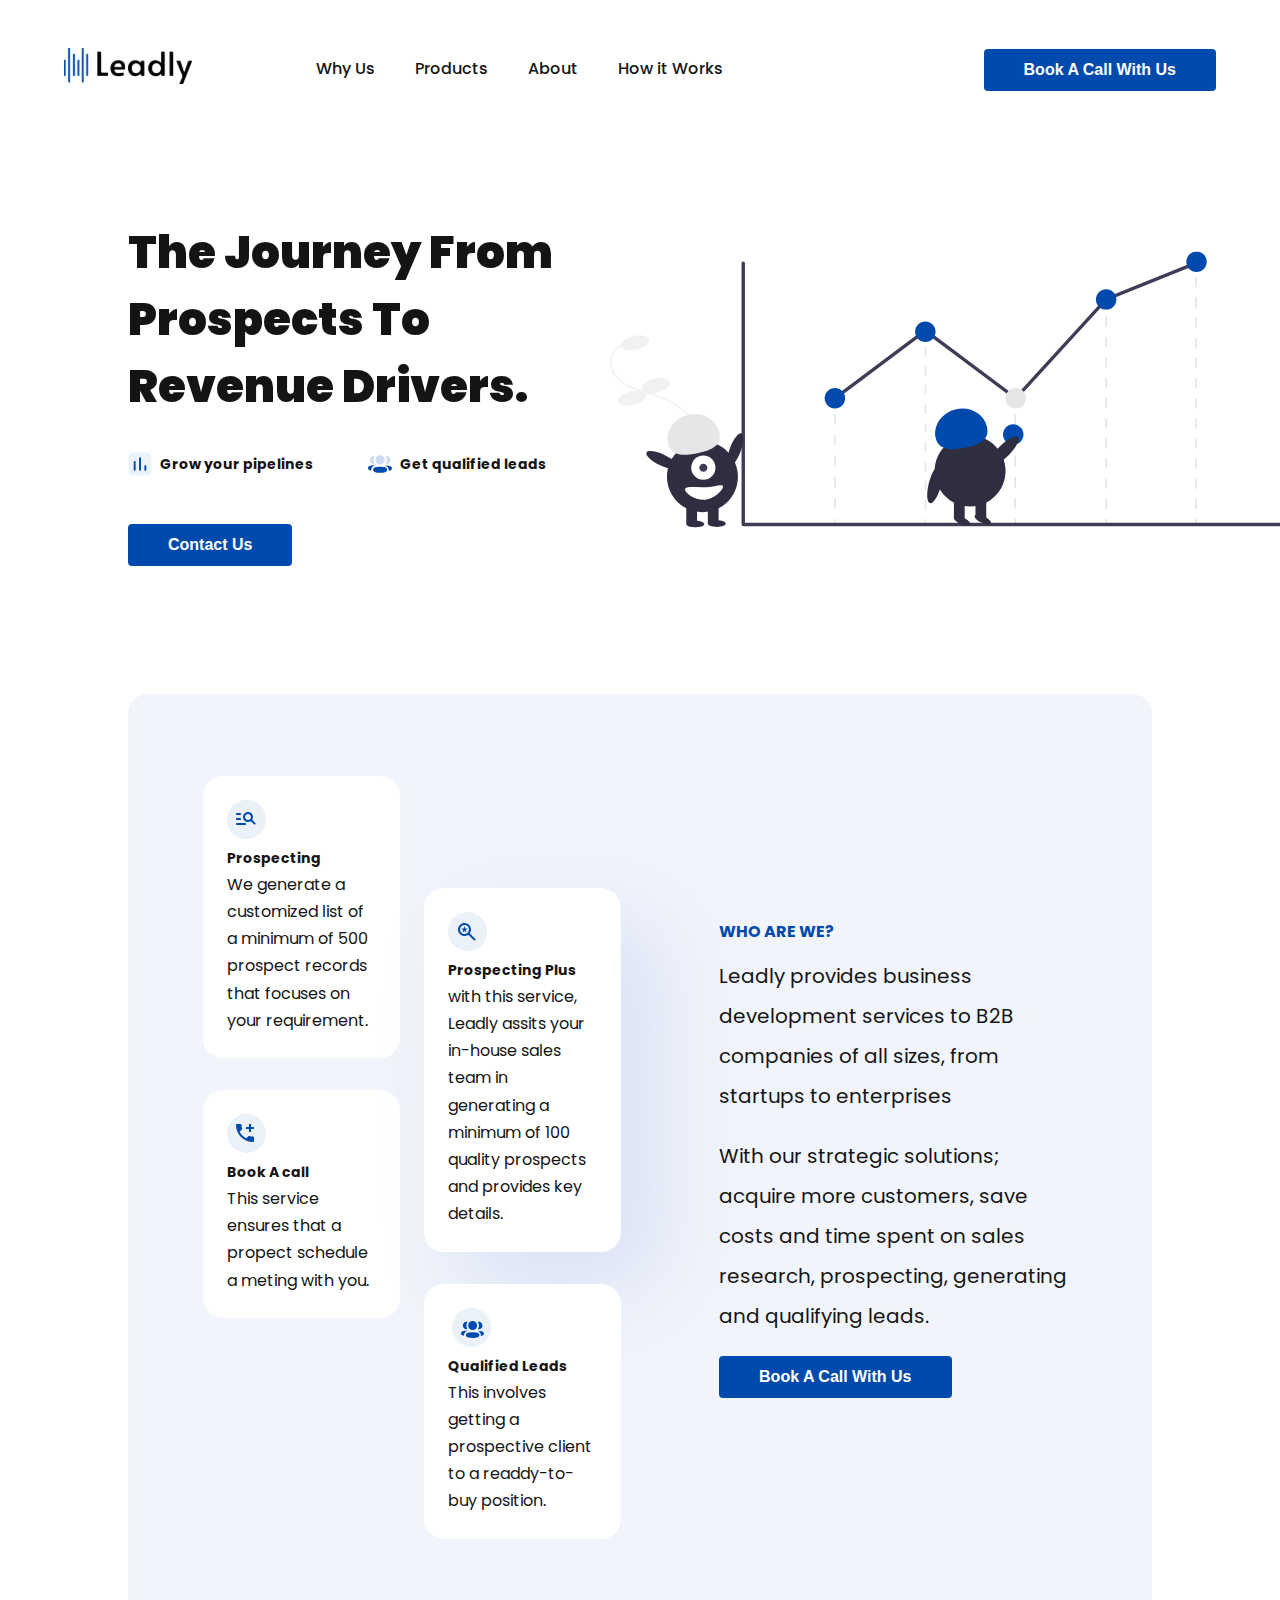
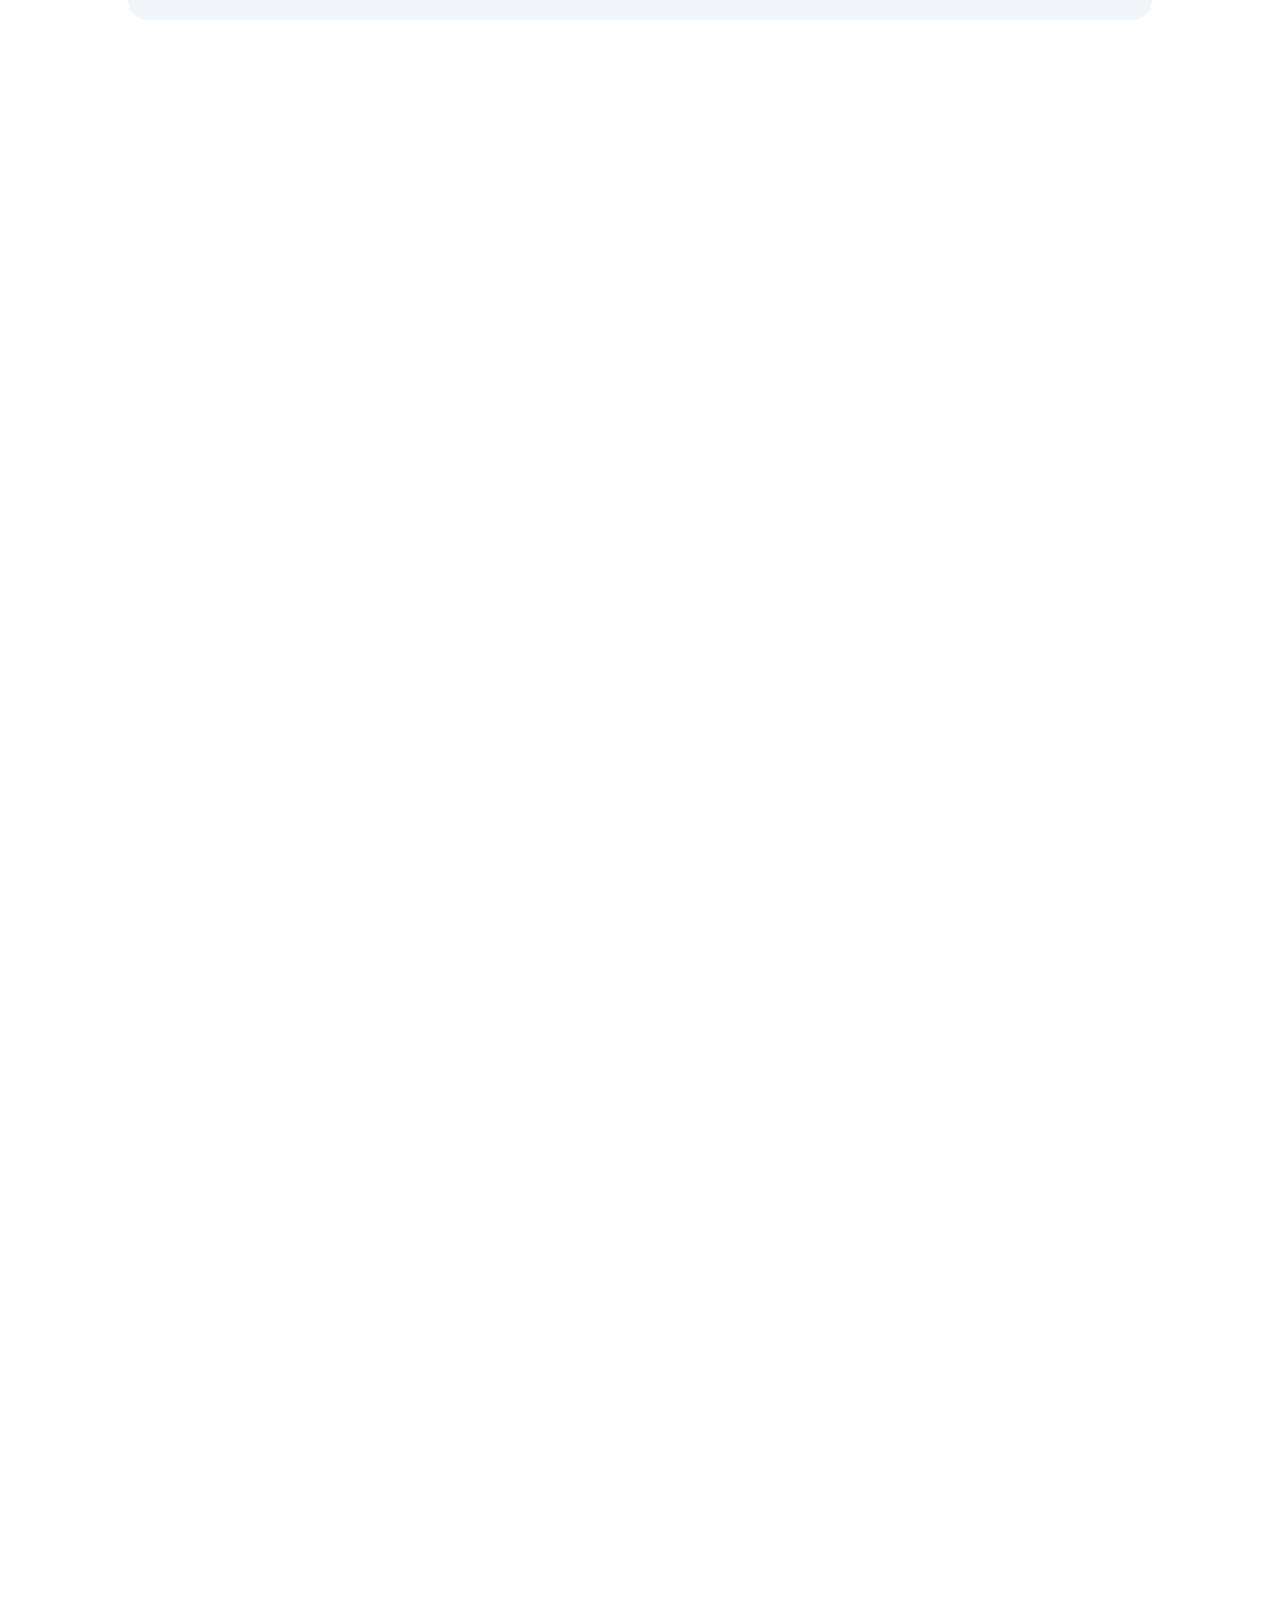
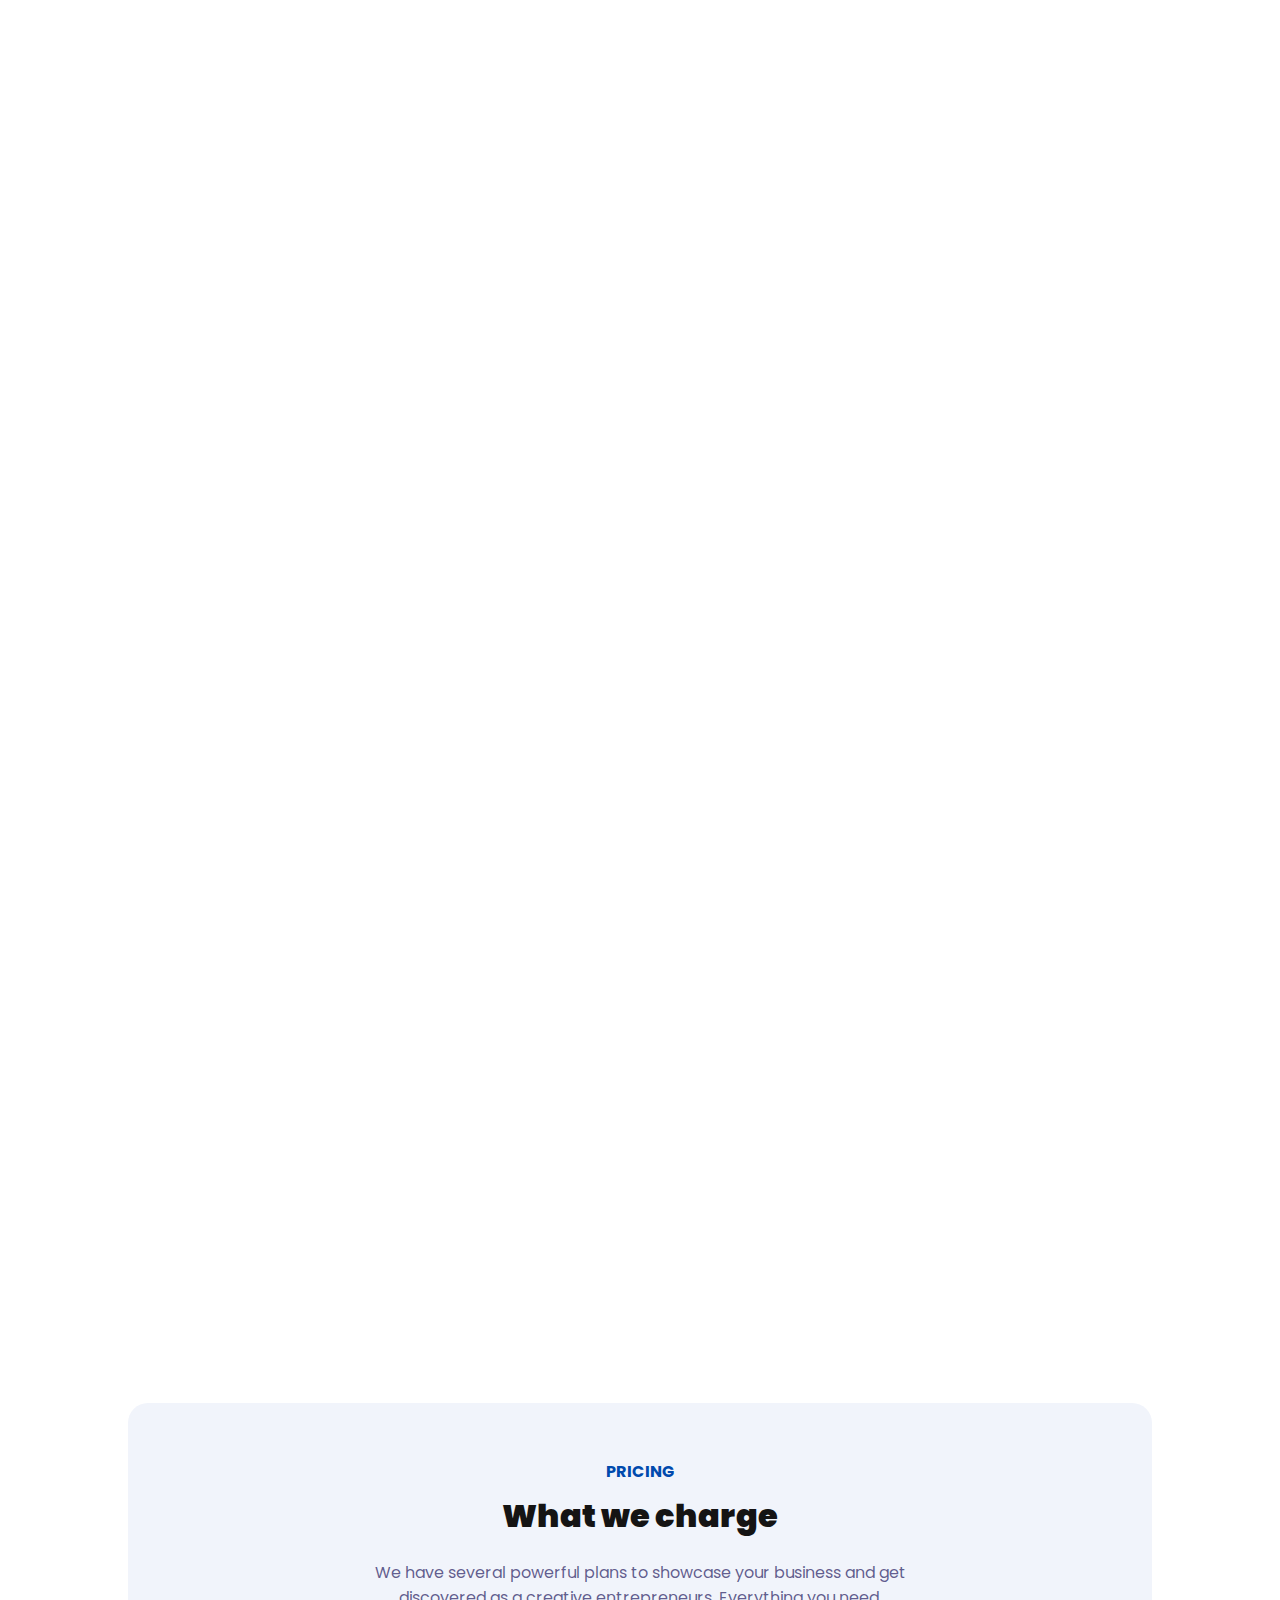
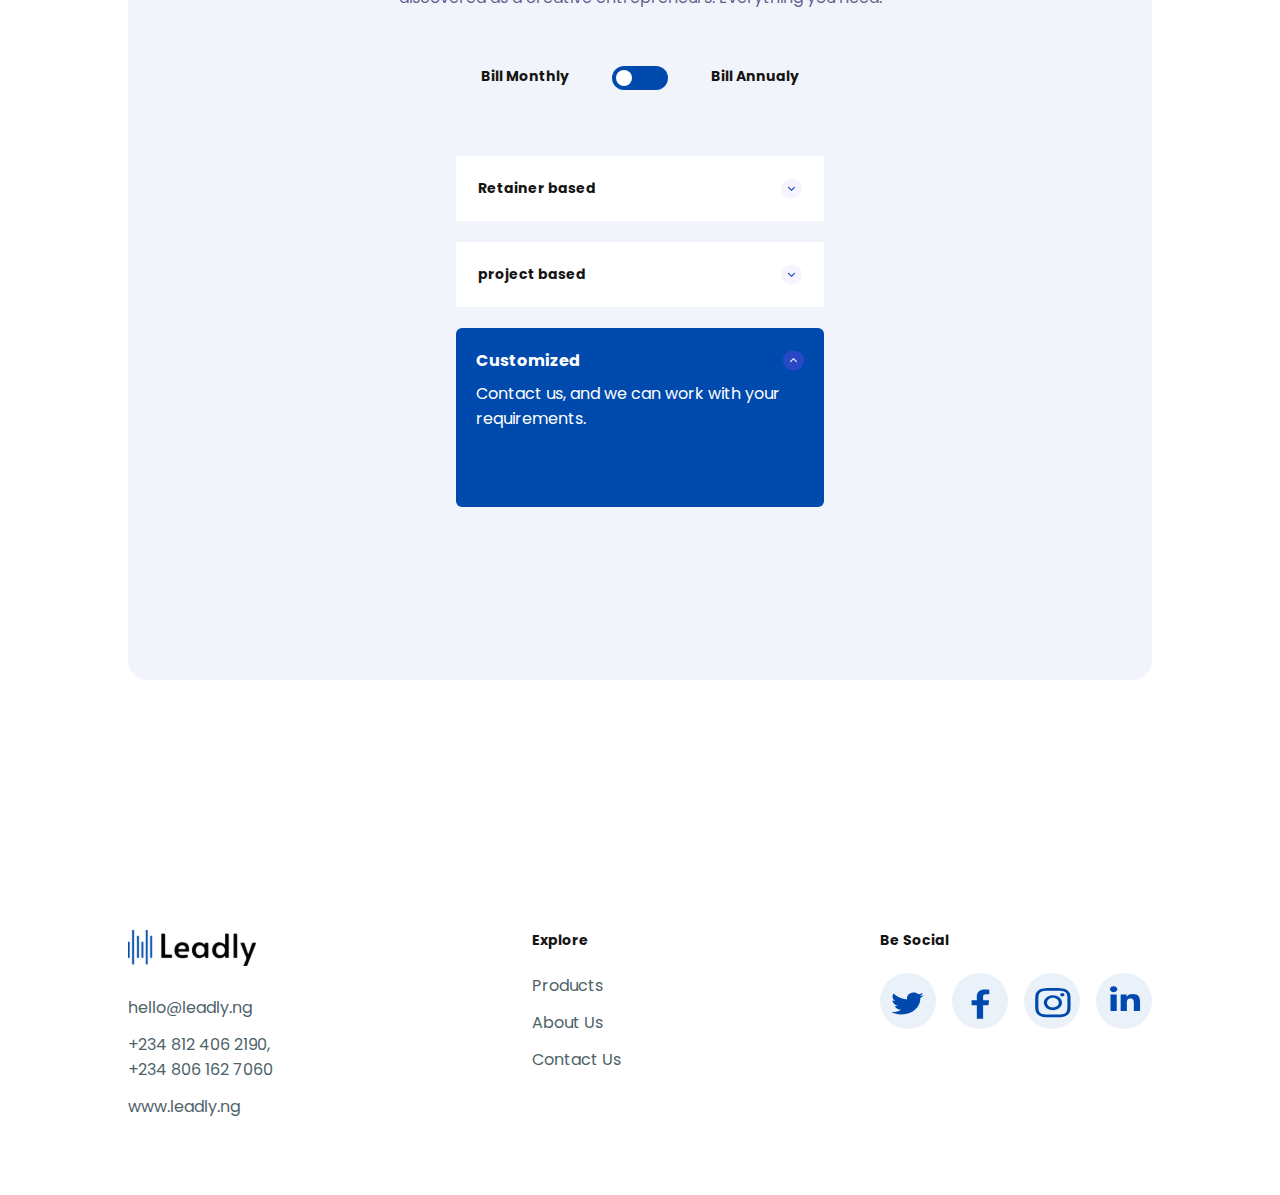
==== index.html @ 97000578 "Modification V" ====
<!DOCTYPE html>
<html lang="en">
  <head>
    <meta charset="UTF-8" />
    <meta http-equiv="X-UA-Compatible" content="IE=edge" />
    <meta name="viewport" content="width=device-width, initial-scale=1.0" />
    <link
      rel="icon"
      type="image/png"
      sizes="32x32"
      href="./images/Leadly.jpg"
    />
    <script
      src="https://kit.fontawesome.com/f8b27b6e31.js"
      crossorigin="anonymous"
    ></script>
    <script src="nav_btn.js" defer></script>
    <link href="https://unpkg.com/aos@2.3.1/dist/aos.css" rel="stylesheet" />
    <title>Leadly</title>
    <link rel="stylesheet" href="Leadly.css" />
  </head>
  <body>
    <script src="https://unpkg.com/aos@2.3.1/dist/aos.js"></script>
    <script>
      AOS.init();
    </script>
    <!--HEADER SECTION-->
    <header>
      <nav class="nav_items">
        <a href="index.html" id="Leadly_logo">
          <img src="Images/Leadly.svg" alt="Leadly" />
        </a>

        <!--Nav Links-->
        <button
          class="mobile-nav-toggle"
          aria-controls="nav_btn"
          aria-expanded="false"
        >
          <span class="sr-only"></span>
        </button>
        <ul id="nav_btn" data-visible="false">
          <div id="type">
            <li class="nav-links">
              <a href="whyus.html" aria-hidden="true">Why Us</a>
              <!-- <ul>
                <li><a href="#"></a></li>
                <li><a href="#"></a></li>
              </ul>
              <span><img src="Images/drop down.svg" alt="drop-down" /></span> -->
            </li>

            <li class="nav-links">
              <a href="ourproducts.html" aria-hidden="true">Products</a>
              <!-- <ul>
                <li><a href="#"></a></li>
                <li><a href="#"></a></li>
              </ul>
              <span><img src="Images/drop down.svg" alt="drop-down" /></span> -->
            </li>

            <li><a href="aboutus.html" aria-hidden="true"> About</a></li>
            <li><a href="#" aria-hidden="true"> How it Works</a></li>
            <!-- <li><a href="contactus.html" aria-hidden="true"> Contact Us</a></li> -->
          </div>

          <!--Register Button-->
          <button
            id="reg"
            type="button"
            target="_blank"
            onclick="location.href='https://calendar.google.com/calendar/appointments/schedules/AcZssZ3eP9UhNnoGLe34YZGB6UdqtnskUi1VzF5PLvbXWvYSjLULNWtAxD_jDy_JC0JUvNgIVztI96Iw?gv=true'"
          >
            Book A Call With Us
          </button>
        </ul>
      </nav>
    </header>

    <!--Main Section -->

    <main>
      <section id="section-a">
        <div class="business" id="Leadly-Solution">
          <!-- <p>EXPERT BUSINESS DEVELOPER</p> -->
          <h1
            data-aos="fade-down"
            data-aos-easing="linear"
            data-aos-duration="800"
          >
            The Journey From<br />
            Prospects To Revenue Drivers.
          </h1>

          <div class="options">
            <!-- <div id="business-info">
              <img
                src="Images/briefcase.svg"
                alt="#"
                width="24px"
                height="24px"
              />

              <div class="info">
                <p>Get strategic solutions</p>
                <small>free with experts</small>
              </div>
            </div> -->
            <div id="business-info">
              <img src="Images/Chart.svg" alt="#" width="24px" height="24px" />

              <div class="info">
                <p>Grow your pipelines</p>
                <!-- <small>free with experts</small> -->
              </div>
            </div>
            <div id="business-info">
              <img src="Images/3-User.svg" alt="#" width="24px" height="24px" />
              <div class="info">
                <p>Get qualified leads</p>
                <!-- <small>free with experts</small> -->
              </div>
            </div>

            <!-- <div id="business-info">
              <img
                src="Images/messages.svg"
                alt="#"
                width="24px"
                height="24px"
              />
              <img src="" alt="" />
              <div class="info">
                <p>Ask your questions</p>
                <small>free with experts</small>
              </div>
            </div> -->
          </div>

          <!--Contact Us-->

          <button
            type="button"
            target="_blank"
            onclick="location.href='contactus.html'"
          >
            <div class="click">
              Contact Us
              <i class="fa-solid fa-arrow-right"></i>
            </div>
          </button>
        </div>

        <div class="image">
          <img src="Images/Revenuedrivers.svg" alt="#" />
        </div>
      </section>

      <!--Section B ...WHO ARE WE?-->

      <section class="section-b">
        <div id="Left">
          <div id="side1">
            <div class="first prospecting">
              <div class="div">
                <img src="Images/ForProspecting.svg" alt="" />
                <p id="bold">Prospecting</p>
                <p>
                  We generate a customized list of a minimum of 500 prospect
                  records that focuses on your requirement.
                </p>
              </div>
            </div>

            <div class="first call">
              <div class="div">
                <img src="Images/BAC.svg" alt="" />
                <p id="bold">Book A call</p>
                <p>
                  This service ensures that a propect schedule a meting with
                  you.
                </p>
              </div>
            </div>
          </div>

          <div id="side1">
            <div class="first plus">
              <div class="div">
                <img src="Images/forpp.svg" alt="" />
                <p id="bold">Prospecting Plus</p>
                <p>
                  with this service, Leadly assits your in-house sales team in
                  generating a minimum of 100 quality prospects and provides key
                  details.
                </p>
              </div>
            </div>

            <div class="first">
              <div class="div leads">
                <img src="" alt="" />
                <img src="Images/QL.svg" alt="#" />
                <p id="bold">Qualified Leads</p>
                <p>
                  This involves getting a prospective client to a readdy-to-buy
                  position.
                </p>
              </div>
            </div>
          </div>
        </div>

        <div class="right">
          <h3>WHO ARE WE?</h3>

          <p>
            Leadly provides business development services to B2B companies of
            all sizes, from startups to enterprises
          </p>

          <p>
            With our strategic solutions; acquire more customers, save costs and
            time spent on sales research, prospecting, generating and qualifying
            leads.
          </p>

          <button
            type="button"
            target="_blank"
            onclick="location.href='https://calendar.google.com/calendar/appointments/schedules/AcZssZ3eP9UhNnoGLe34YZGB6UdqtnskUi1VzF5PLvbXWvYSjLULNWtAxD_jDy_JC0JUvNgIVztI96Iw?gv=true'"
          >
            <div class="click">
              Book A Call With Us
              <i class="fa-solid fa-arrow-right"></i>
            </div>
          </button>
        </div>
      </section>

      <!--SECTION C PROSPECTTNG / PROSPECTING PLUS / BOOK A CALL & QUALIFIED LEADS-->
      <div class="section-c">
        <div
          class="section-c-left"
          data-aos="fade-left"
          data-aos-offset="300"
          data-aos-easing="ease-in-sine"
          data-aos-duration="500"
        >
          <h3>1.</h3>

          <h2>Prospecting</h2>
          <p>
            We generate a customized list of a minimum of 500 prospect records
            that focuses on your requirements. with our strategic tools, we
            provide the following within the target companies.
          </p>

          <div class="company-prospect">
            <div id="checks">
              <i class="fa-solid fa-circle-check"></i>
              <p>Company names.</p>
            </div>

            <div id="checks">
              <i class="fa-solid fa-circle-check"></i>
              <p>Company details</p>
            </div>

            <div id="checks">
              <i class="fa-solid fa-circle-check"></i>
              <p>Contact details*</p>
            </div>
          </div>
        </div>
        <div
          class="section-c-right"
          data-aos="fade-right"
          data-aos-offset="300"
          data-aos-easing="ease-in-sine"
          data-aos-duration="500"
        >
          <img src="Images/prospectingn.svg" alt="#" />
        </div>
      </div>

      <!-- PROSPECTING PLUS-->

      <div class="section-c">
        <div
          class="section-c-right"
          data-aos="fade-left"
          data-aos-offset="300"
          data-aos-easing="ease-in-sine"
          data-aos-duration="500"
        >
          <img src="Images/PPn.svg" alt="#" />
        </div>

        <div
          class="section-c-left"
          data-aos="fade-right"
          data-aos-offset="300"
          data-aos-easing="ease-in-sine"
          data-aos-duration="500"
        >
          <h3>2.</h3>

          <h2>Prospecting Plus</h2>
          <p>
            With this service, Leadly assists your in-house sales team in
            generating a minimum of 100 quality prospects and provides key
            details. This includes:e
          </p>

          <div class="company-prospect">
            <div id="checks">
              <i class="fa-solid fa-circle-check"></i>
              <p>Company names.</p>
            </div>

            <div id="checks">
              <i class="fa-solid fa-circle-check"></i>
              <p>Company address</p>
            </div>

            <div id="checks">
              <i class="fa-solid fa-circle-check"></i>
              <p>Funding status of prospect.</p>
            </div>

            <div id="checks">
              <i class="fa-solid fa-circle-check"></i>
              <p>Growth stage of prospect(Micro-Business/SME/Enterprise).</p>
            </div>

            <div id="checks">
              <i class="fa-solid fa-circle-check"></i>
              <p>Sector classification.</p>
            </div>

            <div id="checks">
              <i class="fa-solid fa-circle-check"></i>
              <p>
                Contact details of decision makers emails and phone numbers*.
              </p>
            </div>

            <div id="checks">
              <i class="fa-solid fa-circle-check"></i>
              <p>Links to recent news.</p>
            </div>

            <div id="checks">
              <i class="fa-solid fa-circle-check"></i>
              <p>Other information based on content.</p>
            </div>
          </div>
        </div>
      </div>

      <!--BOOK A CALL-->

      <div class="section-c">
        <div
          class="section-c-left"
          data-aos="fade-left"
          data-aos-offset="300"
          data-aos-easing="ease-in-sine"
          data-aos-duration="500"
        >
          <h3>3.</h3>

          <h2>Book a call</h2>
          <p>
            This service ensures that a prospect schedule a meeting with you.
            Take the burden of constantly trying to book meetings with clients
            off your sales team. Here's what what this covers:
          </p>

          <div class="company-prospect">
            <div id="checks">
              <i class="fa-solid fa-circle-check"></i>
              <p>Prospecting.</p>
            </div>

            <div id="checks">
              <i class="fa-solid fa-circle-check"></i>
              <p>Prospecting Plus.</p>
            </div>

            <div id="checks">
              <i class="fa-solid fa-circle-check"></i>
              <p>Cold calling.</p>
            </div>

            <div id="checks">
              <i class="fa-solid fa-circle-check"></i>
              <p>Cold emails and personalization.</p>
            </div>

            <div id="checks">
              <i class="fa-solid fa-circle-check"></i>
              <p>CRM follow-up and tracking.</p>
            </div>

            <div id="checks">
              <i class="fa-solid fa-circle-check"></i>
              <p>10 booked meetings with prospects per month.</p>
            </div>
          </div>
        </div>
        <div
          class="section-c-right"
          data-aos="fade-right"
          data-aos-offset="300"
          data-aos-easing="ease-in-sine"
          data-aos-duration="500"
        >
          <img src="Images/BACn.svg" alt="#" />
        </div>
      </div>

      <!-- QUALIFIED LEADS-->

      <div class="section-c">
        <div
          class="section-c-right"
          data-aos="fade-left"
          data-aos-offset="300"
          data-aos-easing="ease-in-sine"
          data-aos-duration="500"
        >
          <img src="Images/QLn.svg" alt="#" />
        </div>
        <div
          class="section-c-left"
          data-aos="fade-right"
          data-aos-offset="300"
          data-aos-easing="ease-in-sine"
          data-aos-duration="500"
        >
          <h3>4.</h3>

          <h2>Qualified leads</h2>
          <p>
            This involves getting a prospective client to a ready-to-buy
            position. Our team will work as an integral part of the sales
            process for your business. Here's what this entails:
          </p>

          <div class="company-prospect">
            <div id="checks">
              <i class="fa-solid fa-circle-check"></i>
              <p>Prospecting.</p>
            </div>

            <div id="checks">
              <i class="fa-solid fa-circle-check"></i>
              <p>Prospecting Plus</p>
            </div>

            <div id="checks">
              <i class="fa-solid fa-circle-check"></i>
              <p>Book a call.</p>
            </div>

            <div id="checks">
              <i class="fa-solid fa-circle-check"></i>
              <p>Usecase discovery and compatibility.</p>
            </div>

            <div id="checks">
              <i class="fa-solid fa-circle-check"></i>
              <p>Prospect's budget.</p>
            </div>

            <div id="checks">
              <i class="fa-solid fa-circle-check"></i>
              <p>Readiness meter and timeliness.</p>
            </div>

            <div id="checks">
              <i class="fa-solid fa-circle-check"></i>
              <p>Quality rating system.</p>
            </div>

            <div id="checks">
              <i class="fa-solid fa-circle-check"></i>
              <p>At least two meetings with each lead.</p>
            </div>

            <div id="checks">
              <i class="fa-solid fa-circle-check"></i>
              <p>25 qualified leads per quarter.</p>
            </div>
          </div>
        </div>
      </div>

      <!-- PRICING -->

      <div class="section-d">
        <div class="pricing">
          <h3>PRICING</h3>
          <h2>What we charge</h2>
          <p>
            We have several powerful plans to showcase your business and get
            discovered as a creative entrepreneurs. Everything you need.
          </p>
        </div>

        <div class="toggle-container">
          <h4>Bill Monthly</h4>
          <div class="toggle">
            <div class="toggle-button" onclick="Animatedtoggle()"></div>
          </div>
          <h4>Bill Annualy</h4>
        </div>

        <div class="based" aria-hidden="true" aria-controls="nav_btn">
          <h4>
            Retainer based
            <img src="Images/chevron-small-down.svg" alt="drop-down" />
          </h4>
          <h4>
            project based
            <img src="Images/chevron-small-down.svg" alt="drop-down" />
          </h4>

          <div class="customized" aria-hidden="true">
            <h3>
              Customized <img src="Images/chevron-small-up.svg" alt="drop-up" />
            </h3>
            <p>Contact us, and we can work with your requirements.</p>
          </div>
        </div>
      </div>

      <!-- SECTION E |TESTIMONIALS| -->

      <!-- <div class="section-E">
        <div class="E-heading">
          <h3>TESTIMONIALS</h3>
          <h2>What our clients say</h2>
        </div>

        <div class="testimonials">
          <div id="testimonial" data-aos="zoom-in-up" data-aos-duration="1500">
            <div class="okra">
              <img src="Images/circle.svg" alt="" />
              <div class="okra-testimonial">
                <h4>Okra</h4>
                <div class="rating">
                  <img src="Images/Star.svg" alt="" />
                  <img src="Images/Star.svg" alt="" />
                  <img src="Images/Star.svg" alt="" />
                  <img src="Images/Star.svg" alt="" />
                  <img src="Images/Star.svg" alt="" />
                </div>
                <p>
                  Free time with experts fee time with experts with experts fee
                  time with experts ashas time with experts fee time with
                  experts with experts fee time with experts ashas. Free time
                  with experts fee time wit
                </p>
              </div>
            </div>
          </div>

          <div id="testimonial" data-aos="zoom-in-up" data-aos-duration="1500">
            <div class="okra">
              <img src="Images/circle.svg" alt="" />
              <div class="okra-testimonial">
                <h4>Okra</h4>
                <div class="rating">
                  <img src="Images/Star.svg" alt="" />
                  <img src="Images/Star.svg" alt="" />
                  <img src="Images/Star.svg" alt="" />
                  <img src="Images/Star.svg" alt="" />
                  <img src="Images/Star.svg" alt="" />
                </div>
                <p>
                  Free time with experts fee time with experts with experts fee
                  time with experts ashas time with experts fee time with
                  experts with experts fee time with experts ashas. Free time
                  with experts fee time wit
                </p>
              </div>
            </div>
          </div>

          <div id="testimonial" data-aos="zoom-in-up" data-aos-duration="1500">
            <div class="okra">
              <img src="Images/circle.svg" alt="" />
              <div class="okra-testimonial">
                <h4>Okra</h4>
                <div class="rating">
                  <img src="Images/Star.svg" alt="" />
                  <img src="Images/Star.svg" alt="" />
                  <img src="Images/Star.svg" alt="" />
                  <img src="Images/Star.svg" alt="" />
                  <img src="Images/Star.svg" alt="" />
                </div>
                <p>
                  Free time with experts fee time with experts with experts fee
                  time with experts ashas time with experts fee time with
                  experts with experts fee time with experts ashas. Free time
                  with experts fee time wit
                </p>
              </div>
            </div>
          </div>

          <div id="testimonial" data-aos="zoom-in-up" data-aos-duration="1500">
            <div class="okra">
              <img src="Images/circle.svg" alt="" />
              <div class="okra-testimonial">
                <h4>Okra</h4>
                <div class="rating">
                  <img src="Images/Star.svg" alt="" />
                  <img src="Images/Star.svg" alt="" />
                  <img src="Images/Star.svg" alt="" />
                  <img src="Images/Star.svg" alt="" />
                  <img src="Images/Star.svg" alt="" />
                </div>
                <p>
                  Free time with experts fee time with experts with experts fee
                  time with experts ashas time with experts fee time with
                  experts with experts fee time with experts ashas. Free time
                  with experts fee time wit
                </p>
              </div>
            </div>
          </div>
        </div>

        <div class="move-buttons">
          <img onclick="scrolll()" src="Images/leftMove.jpg" alt="Move Left" />
          <img
            onclick="scrollr()"
            src="Images/RightMove.svg"
            alt="Move Right"
          />
        </div>
      </div> -->

      <!-- CLIENTS -->
      <!-- <div class="section-F">
        <h3>CLIENTS</h3>
      </div> -->

      <footer>
        <div class="leader">
          <a href="index.html"
            ><img src="Images/Leadly.svg" id="top" alt="leadly"
          /></a>
          <a href="#"><p>hello@leadly.ng</p></a>
          <p>
            +234 812 406 2190, <br />
            +234 806 162 7060
          </p>
          <a href="#"><p>www.leadly.ng</p></a>
        </div>

        <div class="leader">
          <h4 id="top">Explore</h4>
          <a href="ourproducts.html" aria-hidden="true"><p>Products</p></a>
          <a href="aboutus.html" aria-hidden="true"><p>About Us</p></a>
          <!-- <p>FAQs</p> -->
          <a href="contactus.html"><p>Contact Us</p></a>
          <!-- <p>SiteMap</p> -->
        </div>

        <!-- <div class="leader">
          <h4 id="top">Legal</h4>
          <p>Privacy Policy</p>
          <p>Terms of Services</p>
          <p>Documentations</p>
        </div> -->

        <div class="leader">
          <h4 id="top">Be Social</h4>

          <div class="be-social-section">
            <!-- <input
              type="text"
              name="mail"
              id="email"
              placeholder="Email address"
            />
            <img src="Images/telegram.svg" alt="send" width="56px" /> -->
            <a
              target="_blank"
              href="https://twitter.com/leadlyh?s=21&t=AIxXOLg7USB0cJ3Oig8jmQ"
              ><img src="Images/Twitter.svg" alt="Twitter Profile"
            /></a>
            <a href="#"
              ><img src="Images/facebook.svg" alt="Facebook profile"
            /></a>
            <a href="#"
              ><img src="Images/instagram.svg" alt="Instagram profile"
            /></a>
            <a target="_blank" href="https://www.linkedin.com/company/leadlyng/"
              ><img src="Images/Linkedin.svg" alt="Linkedin Profile"
            /></a>
          </div>
        </div>
      </footer>
    </main>
  </body>
</html>
---- Leadly.css ----
@import url('https://fonts.googleapis.com/css2?family=Poppins:wght@400;500;700;900&display=swap');


*,
*::after,
*::before{
    margin: 0;
    padding: 0;
    box-sizing: inherit;
}

:root{
    --black: hsl(0, 2%, 8%);
}
h3{
    font-weight: 700;
    font-size: 1rem;
    color: #004AAD;
    padding-bottom: 8px;
}
h2{
    font-weight: 900;
    font-size: 2rem;
    padding-bottom: 20px;
}
h4{
    font-weight: 700;
    font-size: 0.875rem;
}

html {
    font-family: Poppins;
    font-weight: 400;
    font-size: 16px;
    box-sizing: border-box;
    scroll-behavior: smooth;
    color: var(--black);
    

}

ul,
li{
    list-style: none;

}
a {
    color: var(--black);
    text-decoration: none;
}


/*HEADER SECTON*/

header{
    max-width: 1440px;
    margin: 3rem auto;
    width: 90%;
}
.nav_items{
    display: flex;
    align-items: center;
    justify-content: space-between;
    margin: 0  auto;


}

#nav_btn{
    display: flex;
    gap: 3rem;

    font-family: Poppins;
    font-size: 1rem;
    font-weight: 500;

}
.nav-links{
    display: flex;
    gap: 0.3rem;
}

li a::after{
    content: '';
    display: block;
    height: 3px;
    width: 0;
    background: #004AAD;
    transition: .5s;
}
li a:hover::after{
    width: 100%;
}

button {
    color: #FFFFFF;
    background-color: #004AAD;
    padding: 0.75rem 2.5rem ;
    border: none;
    border-radius: 0.25rem;

    font-weight: 700;
    font-size: 1rem;
    cursor: pointer;
}

button:hover{
    color: #004AAD;
    background-color: #FFFFFF;
    border: 1px solid #004AAD;
    transition: 1s;
}
#type{
    display: flex;
    align-items: center;
    gap: 2.5rem;
}
ul{
    align-items: center;
    justify-content: space-between;
    flex: 2;
    max-width: 900px;
}


#reg{
    max-width: 238px;
}
.mobile-nav-toggle{
    display: none;
}
@media (max-width: 1024px){
    #nav_btn{
        position: fixed;
        inset: 0 0 0 30%;
        z-index: 1000;
        flex-direction: column;
        padding: min(30vh, 10rem) 2em ;
        background: #ebecec;

        transform: translateX(100%);
        transition: transform 350ms ease-in;
    }
    #type{
        flex-direction: column;
        margin: 0;
        padding: 0;
    }
    #nav_btn[data-visible="true"]{
        transform: translateX(0%);
    }
    .mobile-nav-toggle{
        display: block;
        position: absolute;
        background: url("Images/menu-line.svg") no-repeat;
        border: 0;
        width: 3rem;
        aspect-ratio: 1;
        top: 3.5rem;
        right: 2rem;
        z-index: 9999;
    }
    .mobile-nav-toggle[aria-expanded="true"]{
        background: url("Images/close-fill.svg") no-repeat;
    }
}

/* Main */
main{
    max-width: 1440px;
    margin: 0 auto;
    width: 80%;
}

/*Business Section*/
#section-a{
    margin: 8rem  auto;
    display: flex;
    justify-content: space-between;
    align-items: center;
    gap: 2rem;
    

}
/* #section-a{
    justify-content: flex-start;
    
    
} */

/* .business::first-line{
    color: #0BCFAC;
    font-weight: 700;
    font-family: poppins;
} */
.business h1{
    font-family: Poppins;
    font-weight: 900;
    font-size: 2.8rem;
    padding-bottom: 2rem;

    max-width: 800px;

}
.options{
    display: grid;
    grid-template-rows: auto;
    grid-template-columns: repeat(2, 1fr);
    width: 450px;
    gap: 30px;
    padding-bottom: 3rem;
}
#business-info{
    display: flex;
    gap: 0.5rem;
    align-items: center;
}
.info p{
    font-weight: 700;
    font-family: Poppins;
    font-size: 0.875rem;
}
/* .image img{
    max-width: 100%;
    height: auto;
    padding: 1rem 0;
} */

/*Section B ...WHO ARE WE?*/

.section-b{
    background-color: #F1F4FB;
    margin: 1rem  auto;
    display: flex;
    justify-content: space-evenly;
    align-items: center;
    
    border-radius: 1.25rem;
}
.first{
    line-height: 1.7;
    max-width: 197px;
    padding: 1.5rem;
    background-color: #FFFFFF;
    border-radius: 1.25rem;
    align-items: center;

}
#side1{
    display: flex;
    flex-direction: column;
    gap: 2rem;
    padding-right: 1.5rem;
}
.plus{
    margin-top: 7rem;
    box-shadow: 38px 36px 90px #D9E1F4;
    
}
#bold {
    font-weight: 700;
    font-size: 0.875rem;
    font-family: Poppins;
}
#Left{
    display: flex;
    padding-block: 8%;
    
}
/*#Left {
    display: grid;
    grid-template-rows: auto;
    grid-template-columns: repeat(2, 1fr);
    gap: 1.5rem;
    padding: 6%;
    align-items: flex-start;
    justify-content: end;

}*/

.right{
    justify-content: center;
    width: 35%;
    max-width: 480px;
    line-height: 2;

}
.right p{
    font-size: 1.25rem;
    padding-bottom: 20px;
}



/* SECTION C PROSPECTTNG / PROSPECTING PLUS / BOOK A CALL & QUALIFIED LEADS */



.section-c{
    margin: 1rem  auto;
    display: flex;
    flex: 1;
    justify-content: flex-start;
    gap: 3rem;
    line-height: 1.6;
    flex-flow: row;
    margin-bottom: 7rem;
}
.section-c-left > p:first-of-type{
    padding-bottom: 40px;
}
.section-c-left{
    max-width: 650px;
    font-size: 1.1rem;
    flex: 1;
}
.company-prospect p{
    color: #4E6269;
    
}
/*.section-c-right{
   flex: 1;
   max-width: 500px ;
   height: auto;
}*/
.section-c-right img{
    max-width: 99%;
    align-items: flex-end;
    justify-content: flex-start;
    padding: 1rem 0;
}
#checks{
    display: flex;
    align-items: center;
    gap: 10px;
    padding-bottom: 12px;
    
    
}

#checks i{
    color: #004AAD;
}

/*SECTION D PRICING */


.section-d {
    margin-block: auto;
    margin-bottom: 250px;
    background: #F1F4FB;
    padding: 56px 0 173px 0 ;
    border-radius: 20px;
    
}
.pricing h3,
.pricing h2{
    text-align: center;
}
.pricing p{
    max-width: 555px;
    color: rgba(24, 16, 89, 0.68);
    text-align: center;
    padding-bottom: 1rem;
    justify-content: center;
    margin: 0 auto;
}
.toggle-container{
    margin: 2.5rem auto;
    display: flex;
    justify-content: space-around;
    max-width: 22.5rem;
    /*transform: translate(-50%, -50%);*/
    height: 50px;
}
.toggle-container .toggle{
    position: relative;
    top: 0;
    left: 0;
    width: 3.5rem;
    height: 1.5rem;
    background: #004AAD;
    border-radius: 1.875rem;
}
.toggle-container .toggle .toggle-button{
    position: absolute;
    top: 4px;
    left: 4px;
    width: 1rem;
    height: 1rem;
    background: #FFFFFF;
    border-radius: 50%;
    cursor: pointer;
    transition: 0.4s;
}
.toggle-container .toggle.active{
    background: #7ba0f5;
}
.toggle-container .toggle.active .toggle-button{
    left: 32px;
}
.based h4:not(:last-child){
    padding: 22px;
    background-color: #FFFFFF;
    max-width: 368px;
    text-align: left;
    margin: 21px auto;
    display: flex;
    justify-content: space-between;
}
.customized h3{
    
    display: flex;
    justify-content: space-between;
    color: white;
    
}
.customized {
    max-width: 368px ;
    color: white;
    background: #004AAD;
    border-radius: 6px;
    padding: 20px 20px 76px 20px;
    margin: 0 auto;
}
.customized p{
    color: white;

}

/* SECTION  TESTIMONIALS*/
/* .section-E{

    margin: 64px auto;
    align-items: center;
    
}
.E-heading{
    text-align: center;
}
.okra{
    display: flex;
    width: 522px;
    height: 15.375rem;
    align-items: flex-start;
    gap: 8px;
    padding: 1.5rem;
    box-shadow: 0px 4px 48px rgba(0, 0, 0, 0.1);
    border-radius: 1rem;   
    box-sizing: border-box;
    /* border: 1px solid #004AAD; */
    overflow: hidden;
    cursor: pointer;
    
}
.okra p{
    color: #4E6269;
}
.rating{
    margin-top: 10px;
    margin-bottom: 2.75rem;
    
}
/* .section-E img[src*='left-right-button']{ 
    padding-block: 3rem;
    max-width: 200px;
    margin-left: 80%;
} */
.testimonial{
    margin-block: 1rem;
}
.testimonials{
    width: 100%;
    height: auto;
    display: flex;
    gap: 20px;
    justify-content: left;
    margin-top: 20px;
    overflow: auto;
    scroll-behavior: smooth;
    position: relative;
    padding: 3rem;
    
}
.testimonials::-webkit-scrollbar{
    -webkit-appearance: none;
}
.move-buttons{
    display: flex;
    gap: 1rem;
    margin-left: 80%;
    justify-content: center;
} */

/* SECTION F ( CLIENTS AREA) */

.section-F{
    text-align: center;
    max-width: 1064px;
    box-shadow: 0px 34px 68px #D9E1F4;
    height: 188px;
    margin: 2rem auto;
    padding: 1rem;
    border-radius: 20px;
}

/* FOOTER */
footer{
    margin: 4rem auto;
    display: flex;
    justify-content: space-between;
    flex-wrap: wrap;
    gap: 10px;
}
#top{
    margin-bottom: 22px;
}
.leader a,
.leader p {
    padding-bottom: 12px;
    color: #4E6269;
    max-width: 250px;
    
}
.leader input{
    padding: 18px;
    background: #F0F3FA;
    border: none;
    
}
footer img[src*='telegram']{
    align-items: center;
    justify-content: center;
    
}
.leader .be-social-section{
    display: flex;
    gap: 1rem;
}
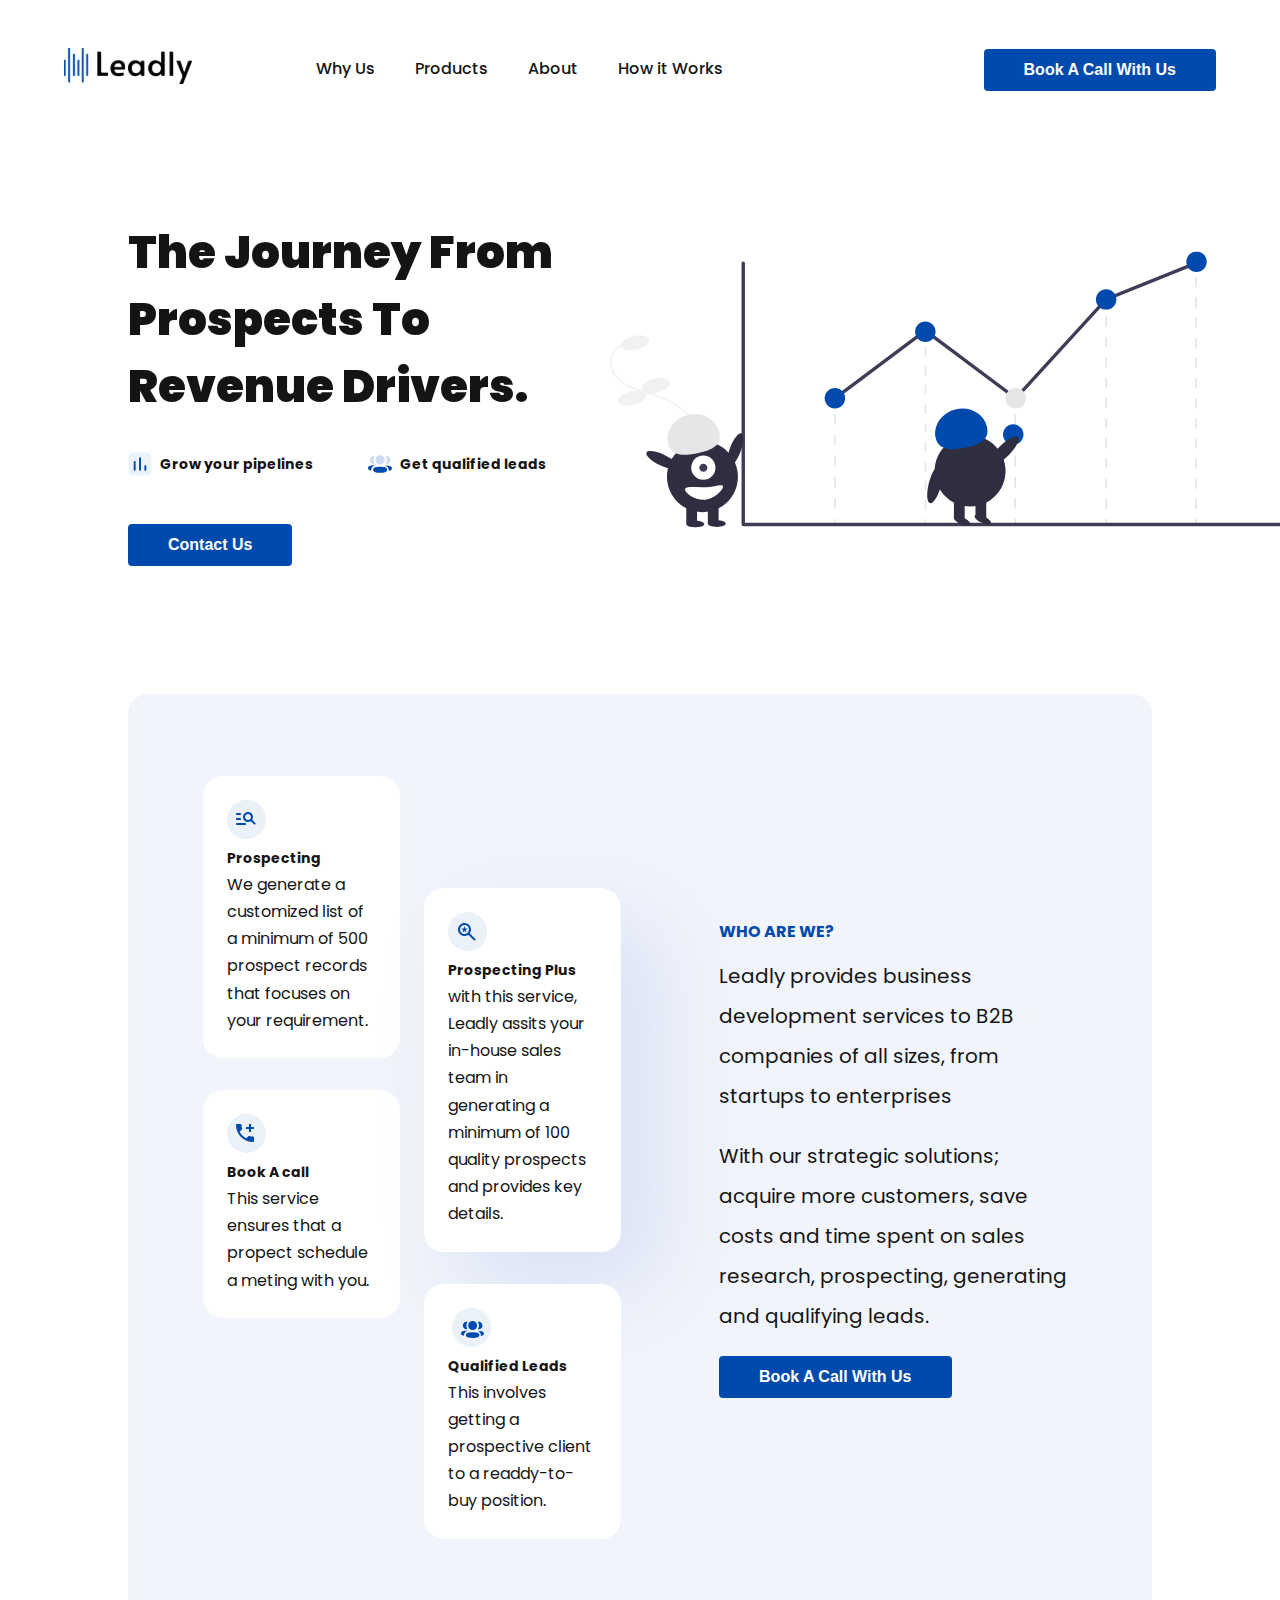
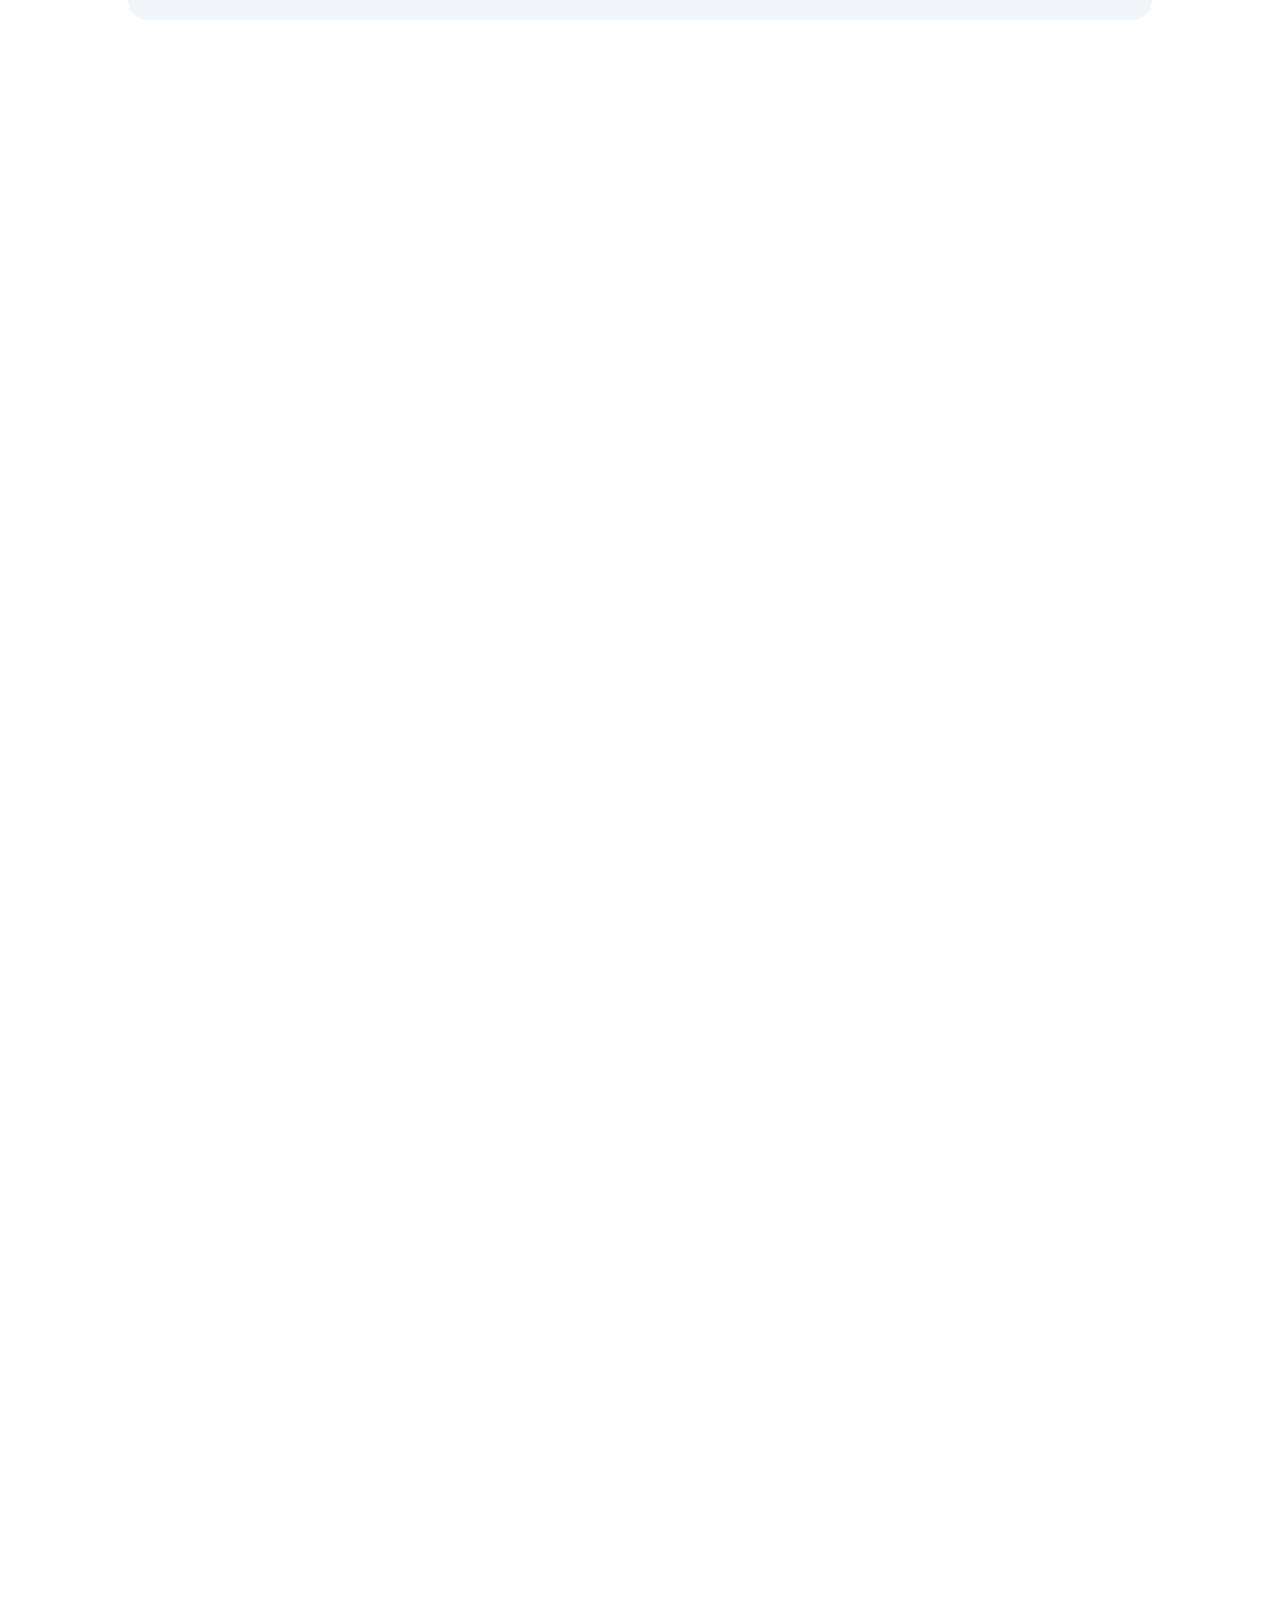
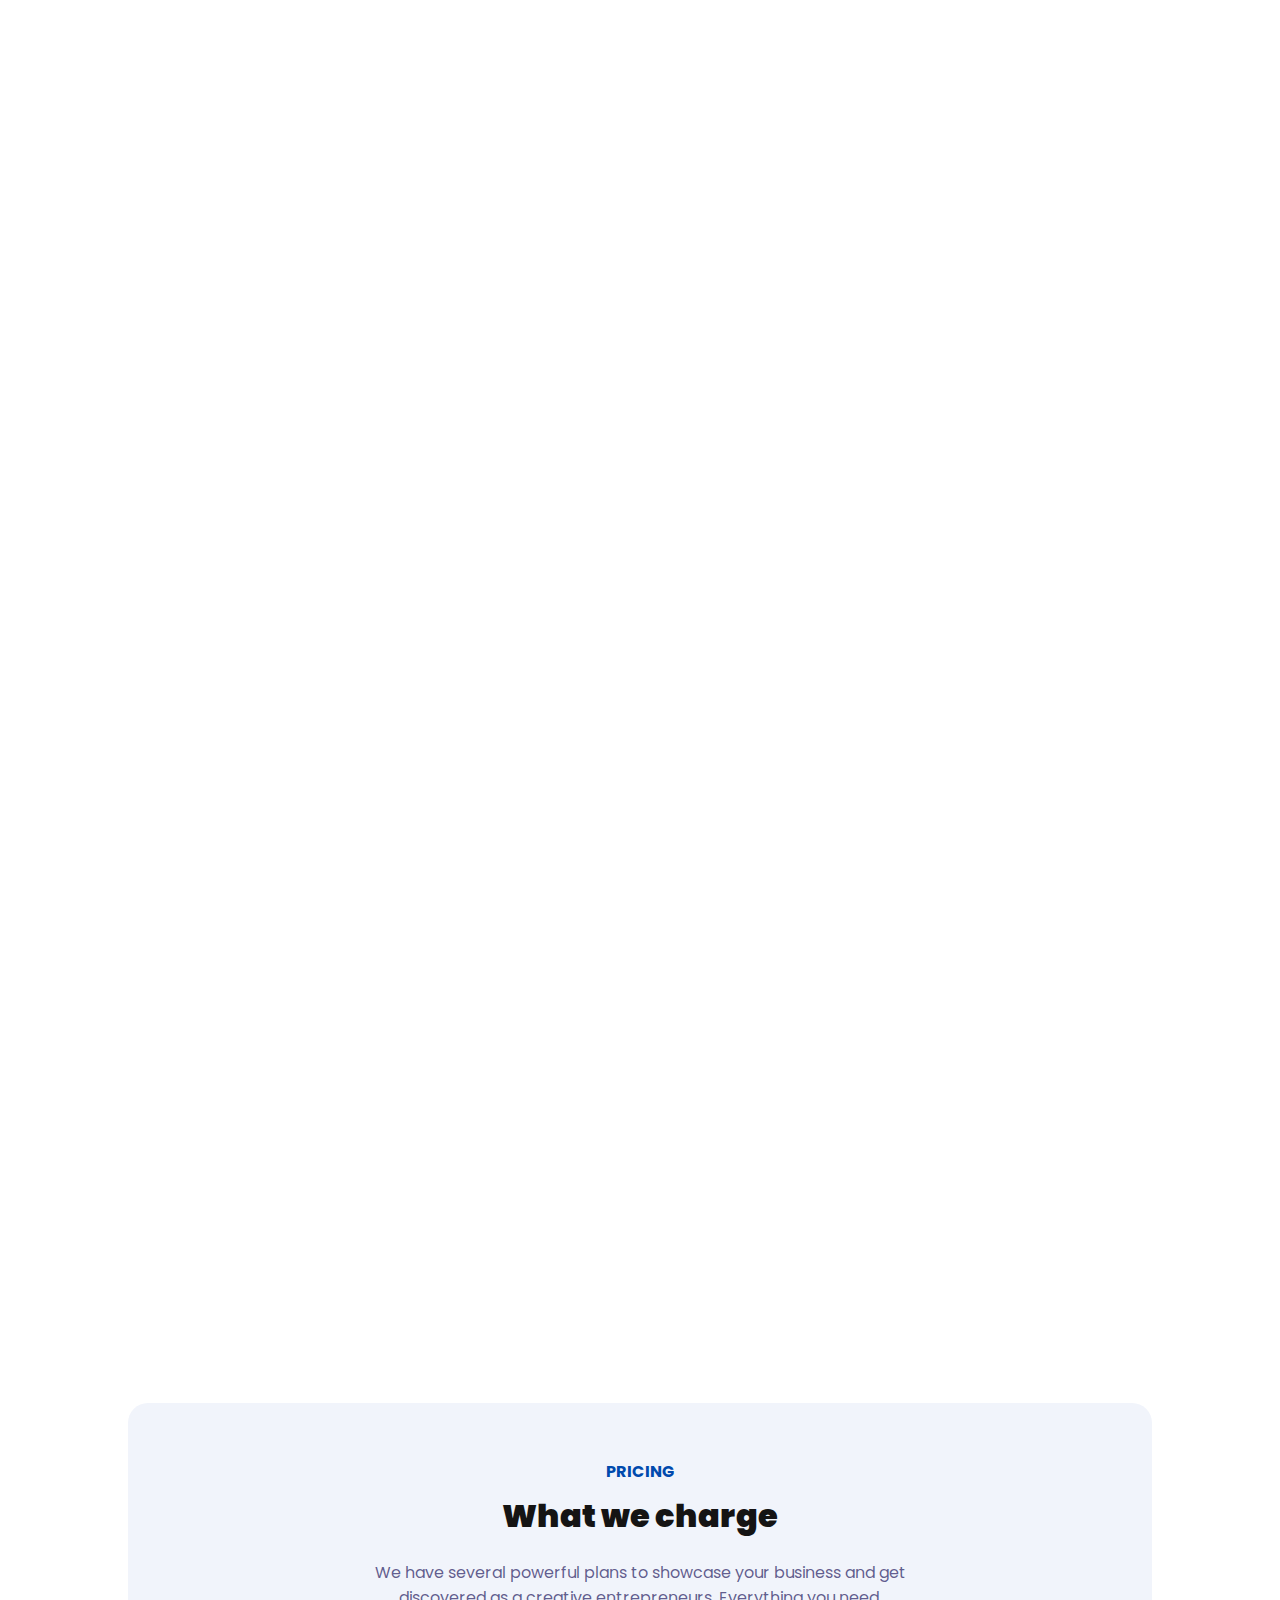
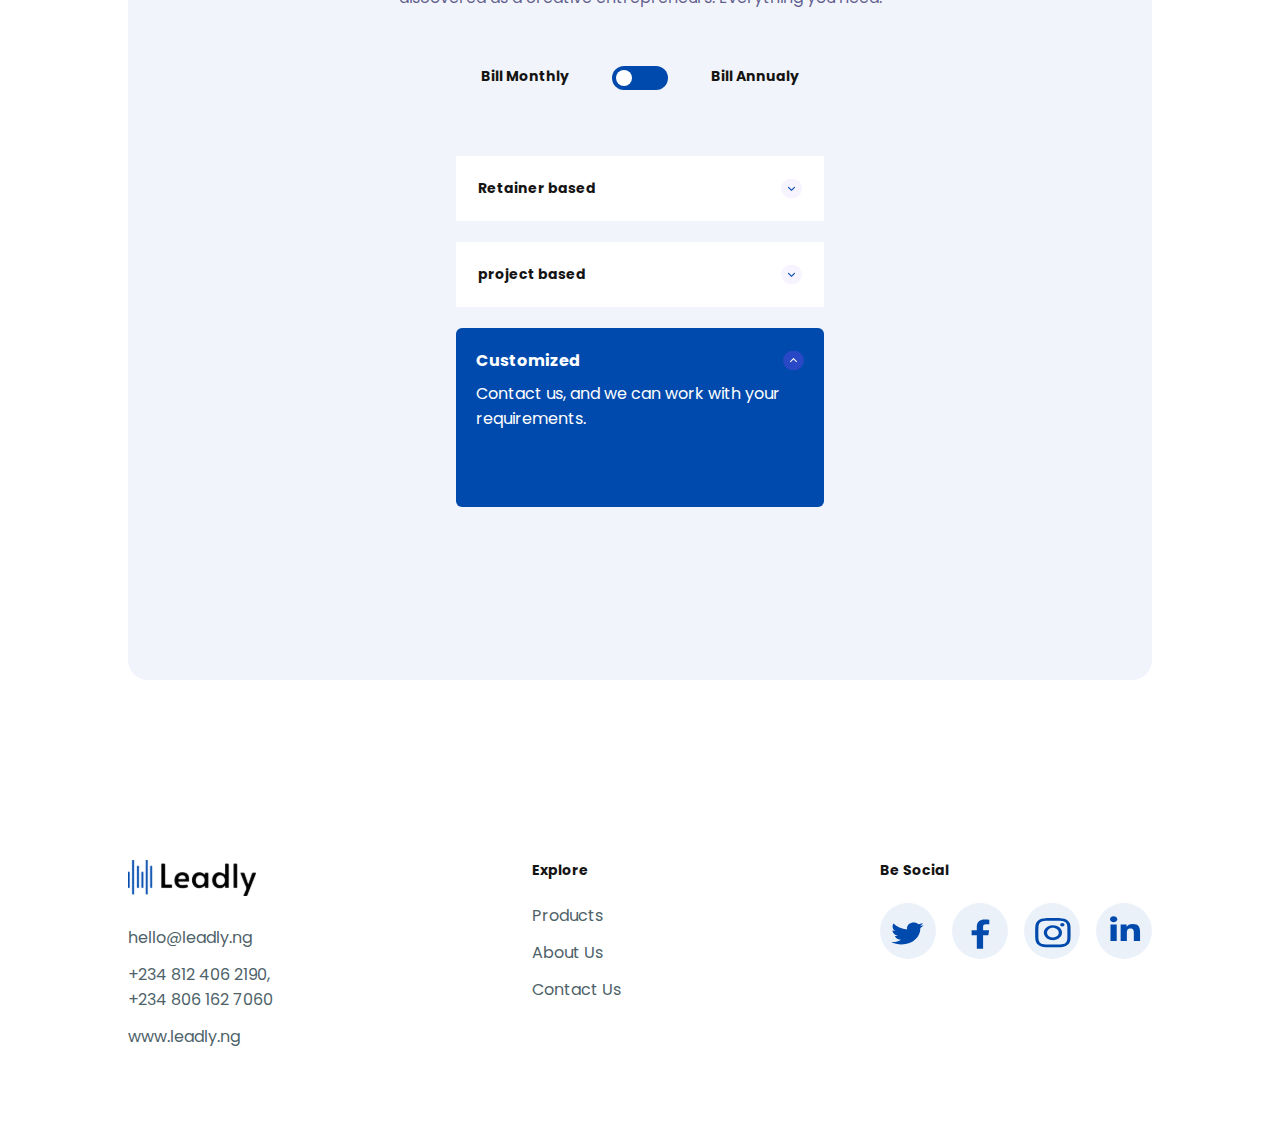
==== commit ed5f21fd: "Modification VI" ====
--- a/index.html
+++ b/index.html
@@ -60,7 +60,9 @@
             </li>
 
             <li><a href="aboutus.html" aria-hidden="true"> About</a></li>
-            <li><a href="#" aria-hidden="true"> How it Works</a></li>
+            <li>
+              <a href="howitworkds.html" aria-hidden="true"> How it Works</a>
+            </li>
             <!-- <li><a href="contactus.html" aria-hidden="true"> Contact Us</a></li> -->
           </div>
 
--- a/Leadly.css
+++ b/Leadly.css
@@ -347,7 +347,7 @@
 
 .section-d {
     margin-block: auto;
-    margin-bottom: 250px;
+    margin-bottom: 180px;
     background: #F1F4FB;
     padding: 56px 0 173px 0 ;
     border-radius: 20px;
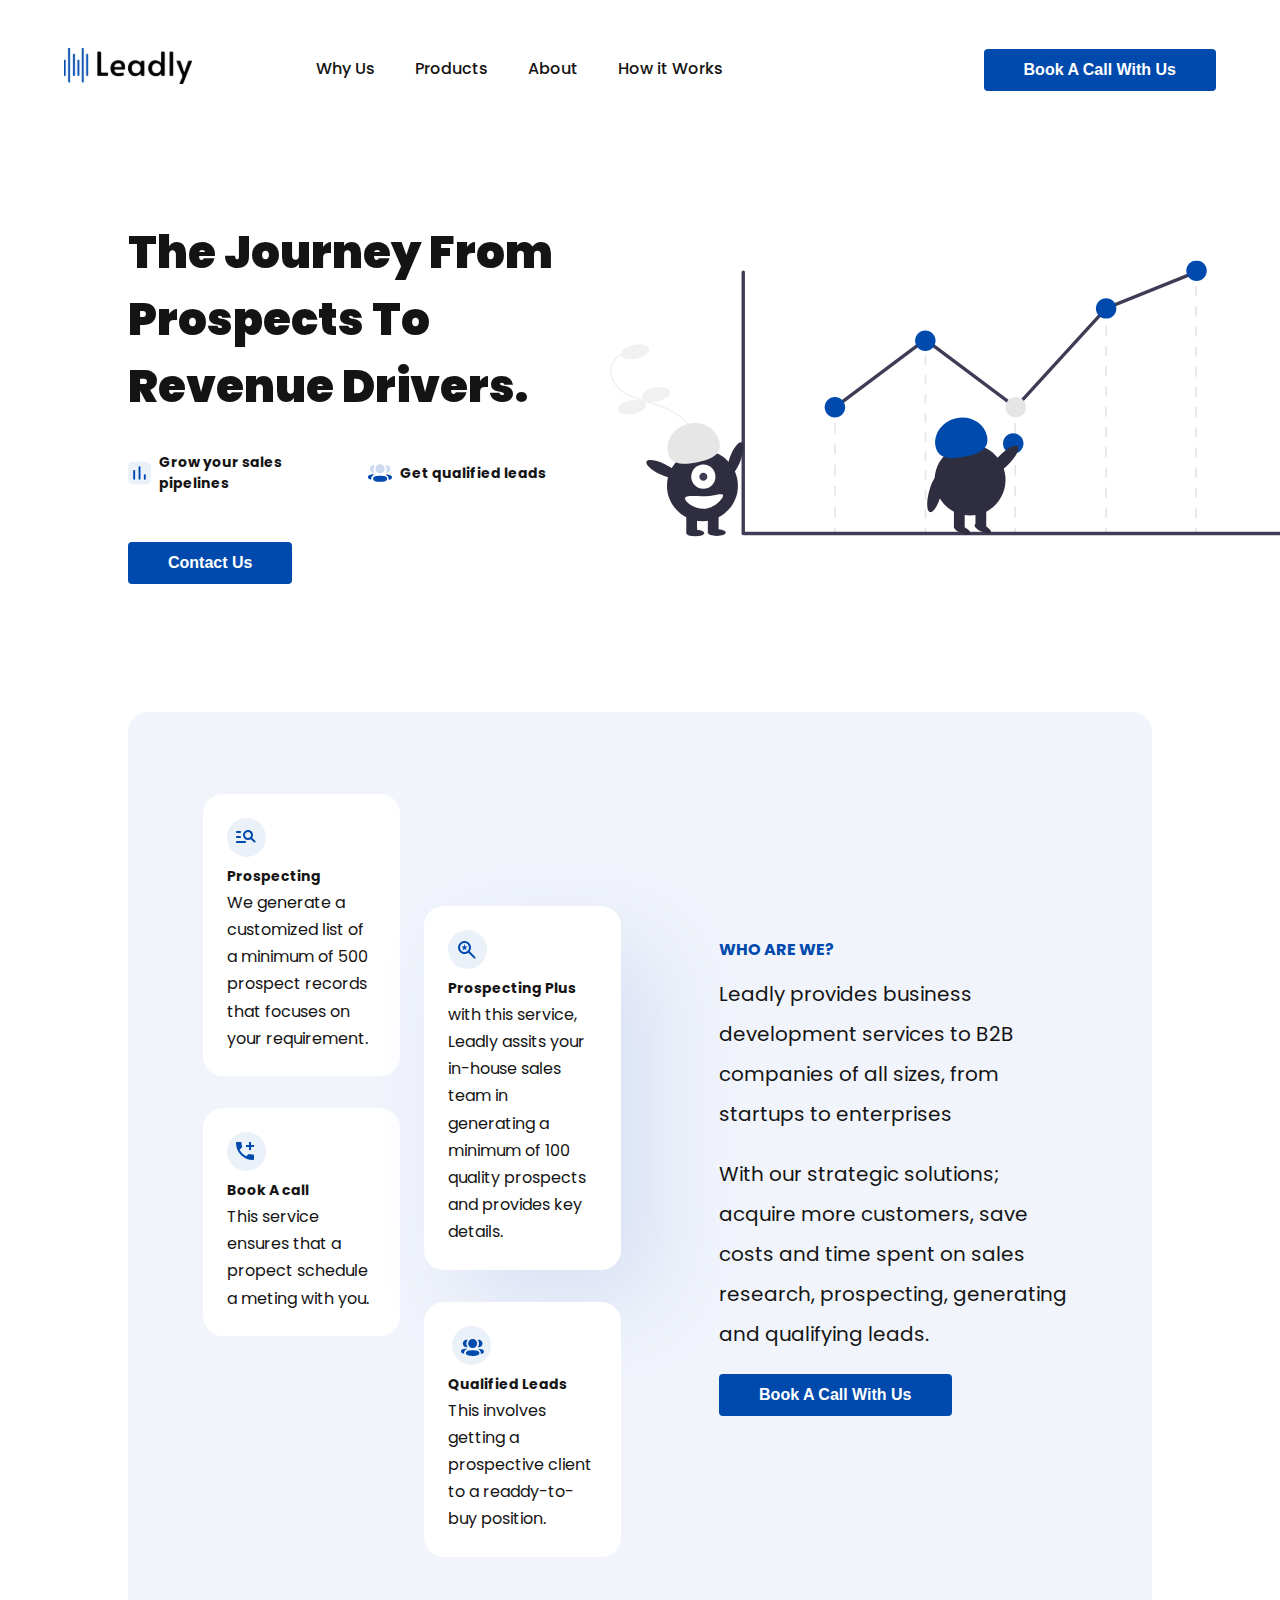
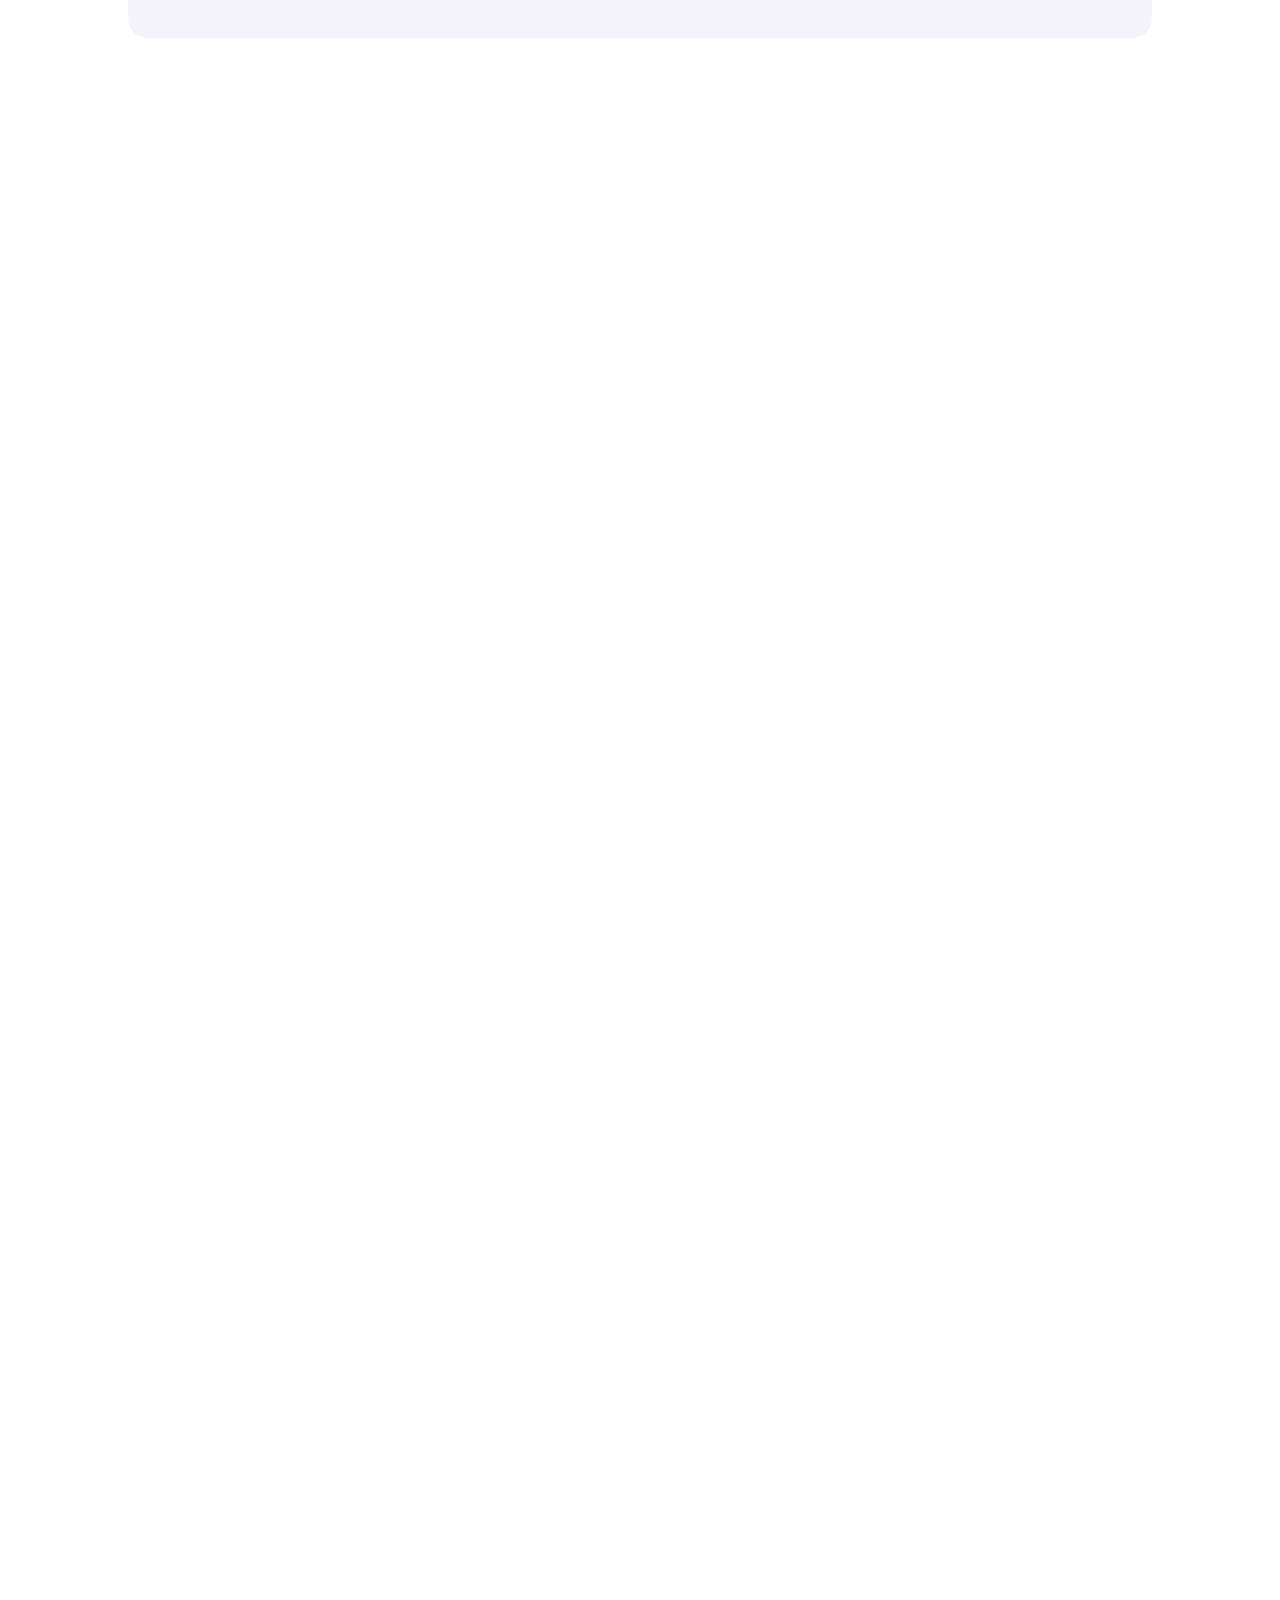
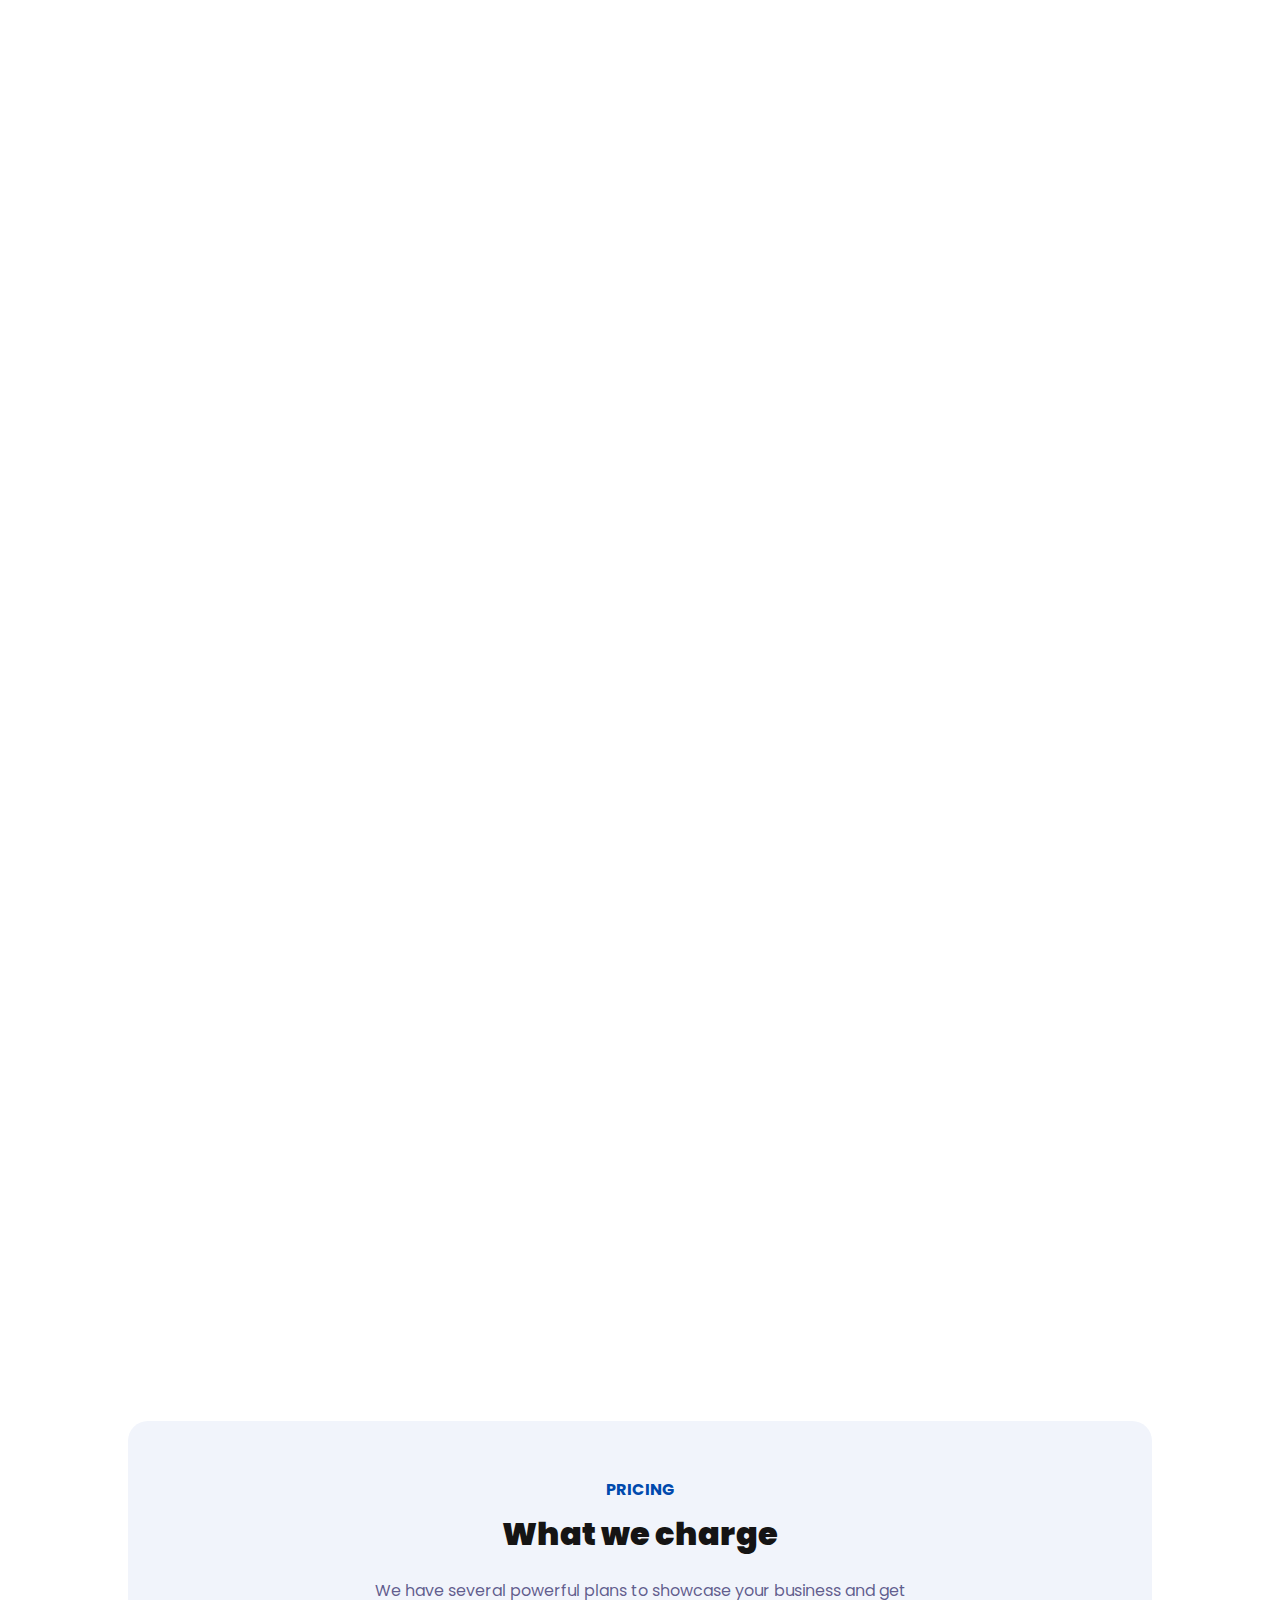
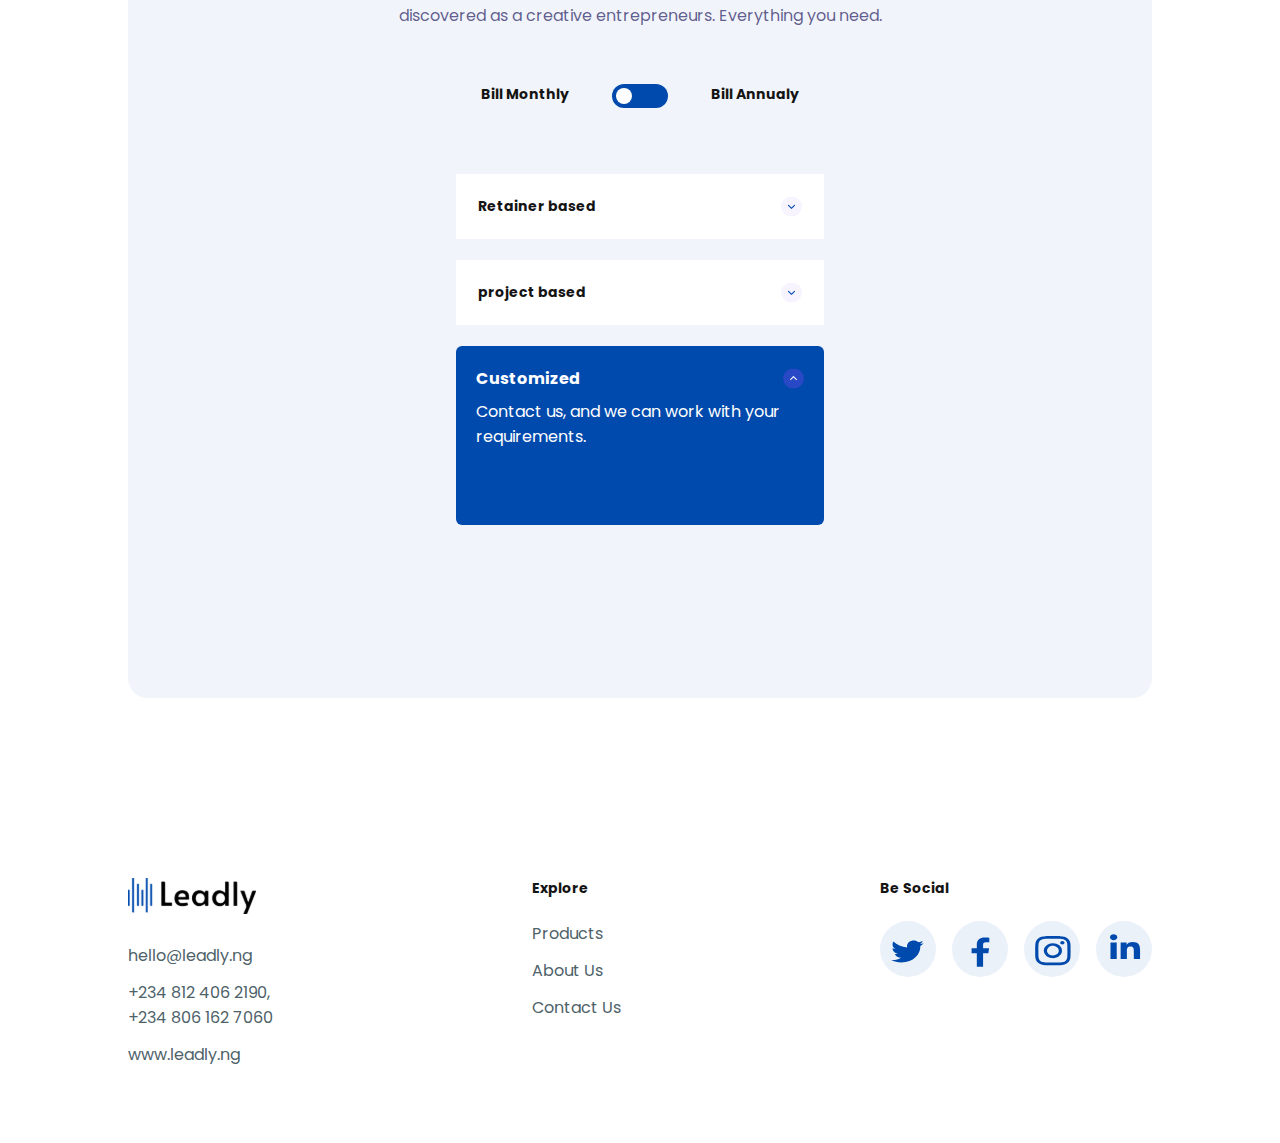
==== commit e4429a92: "sales" ====
--- a/index.html
+++ b/index.html
@@ -112,7 +112,7 @@
               <img src="Images/Chart.svg" alt="#" width="24px" height="24px" />
 
               <div class="info">
-                <p>Grow your pipelines</p>
+                <p>Grow your sales pipelines</p>
                 <!-- <small>free with experts</small> -->
               </div>
             </div>
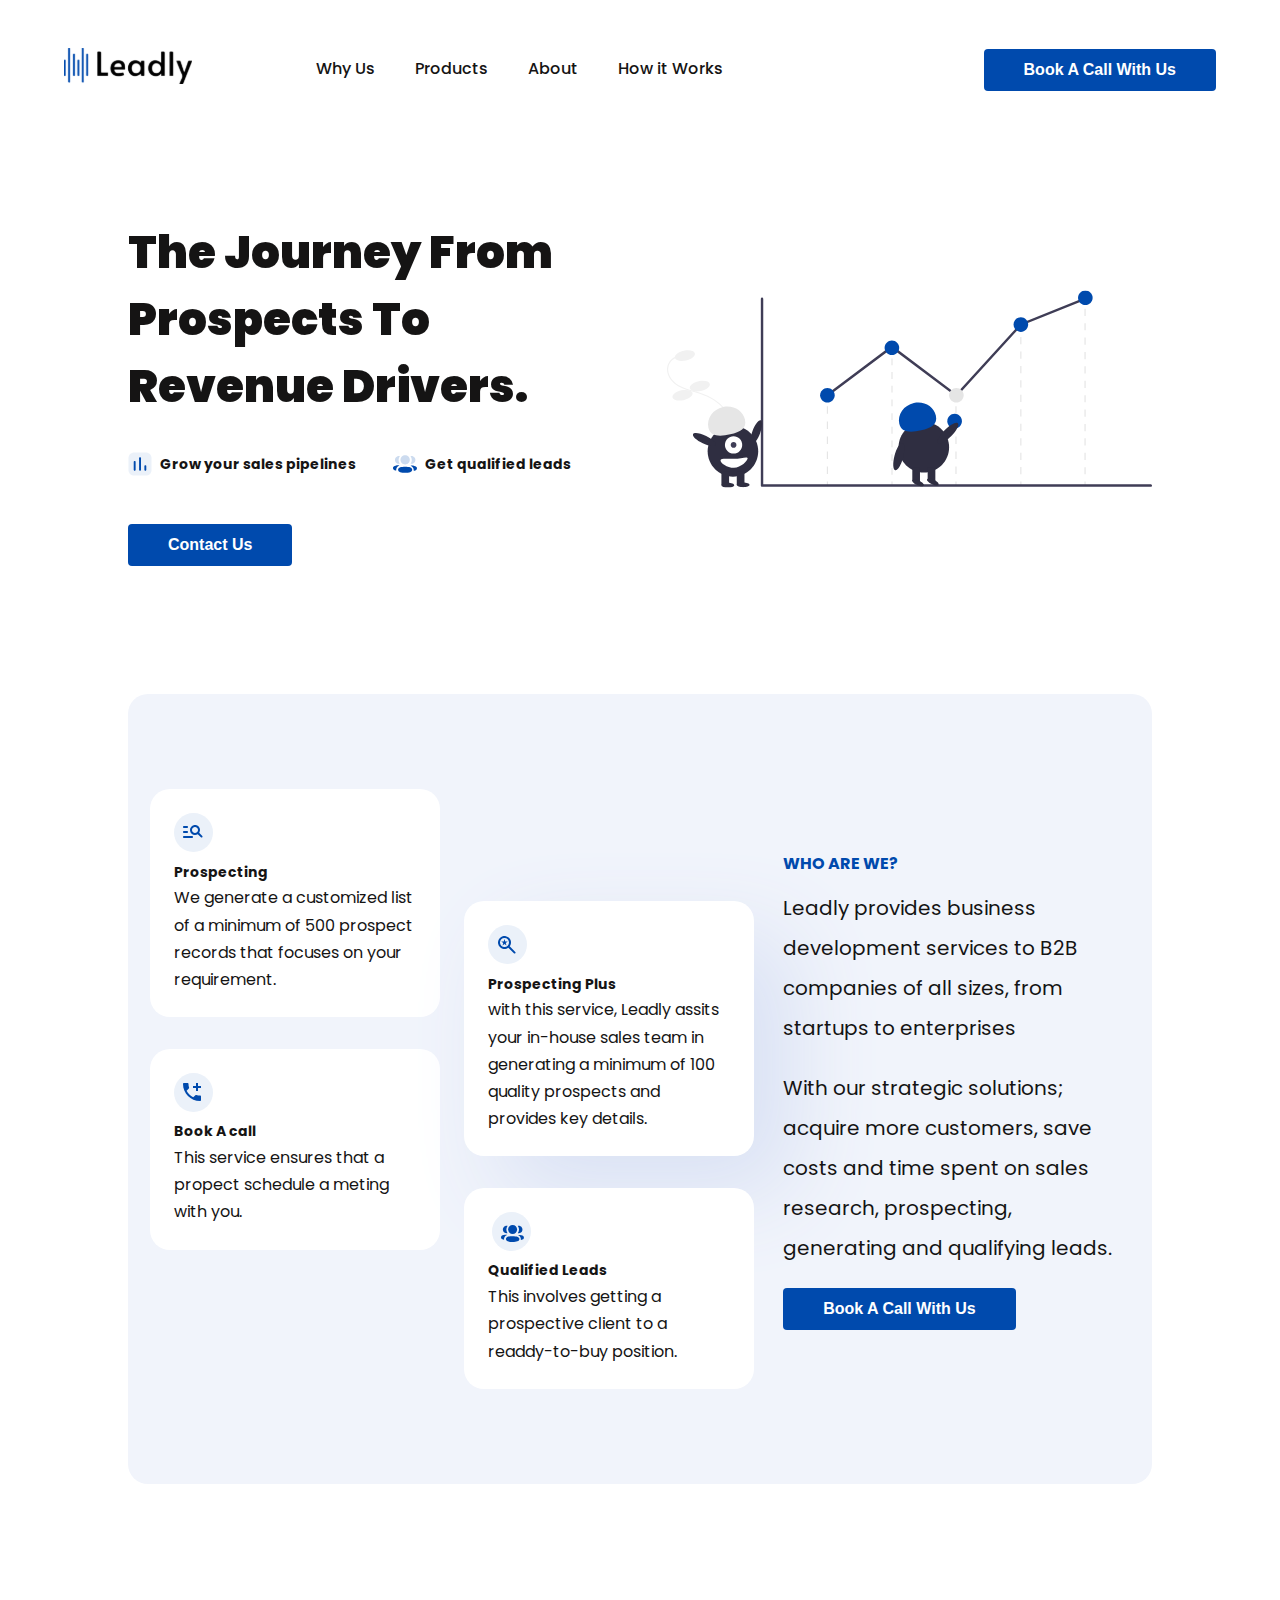
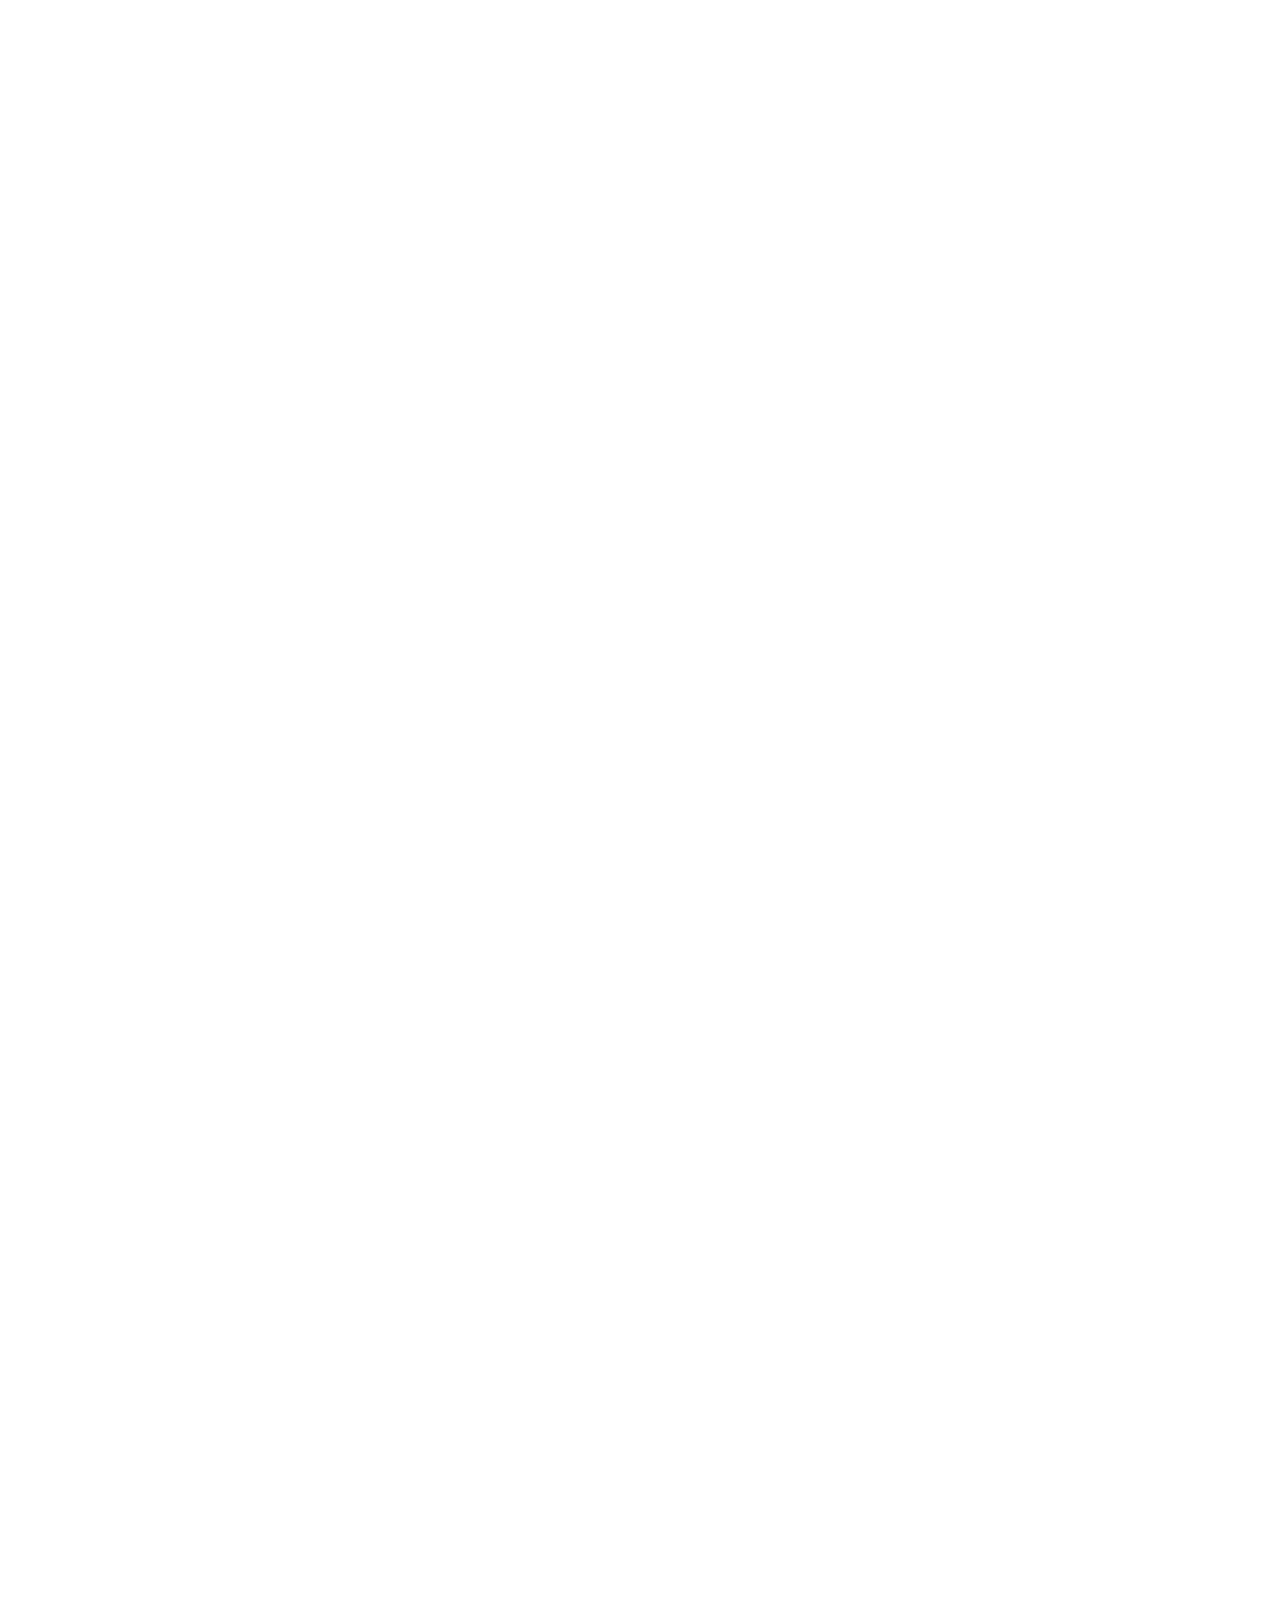
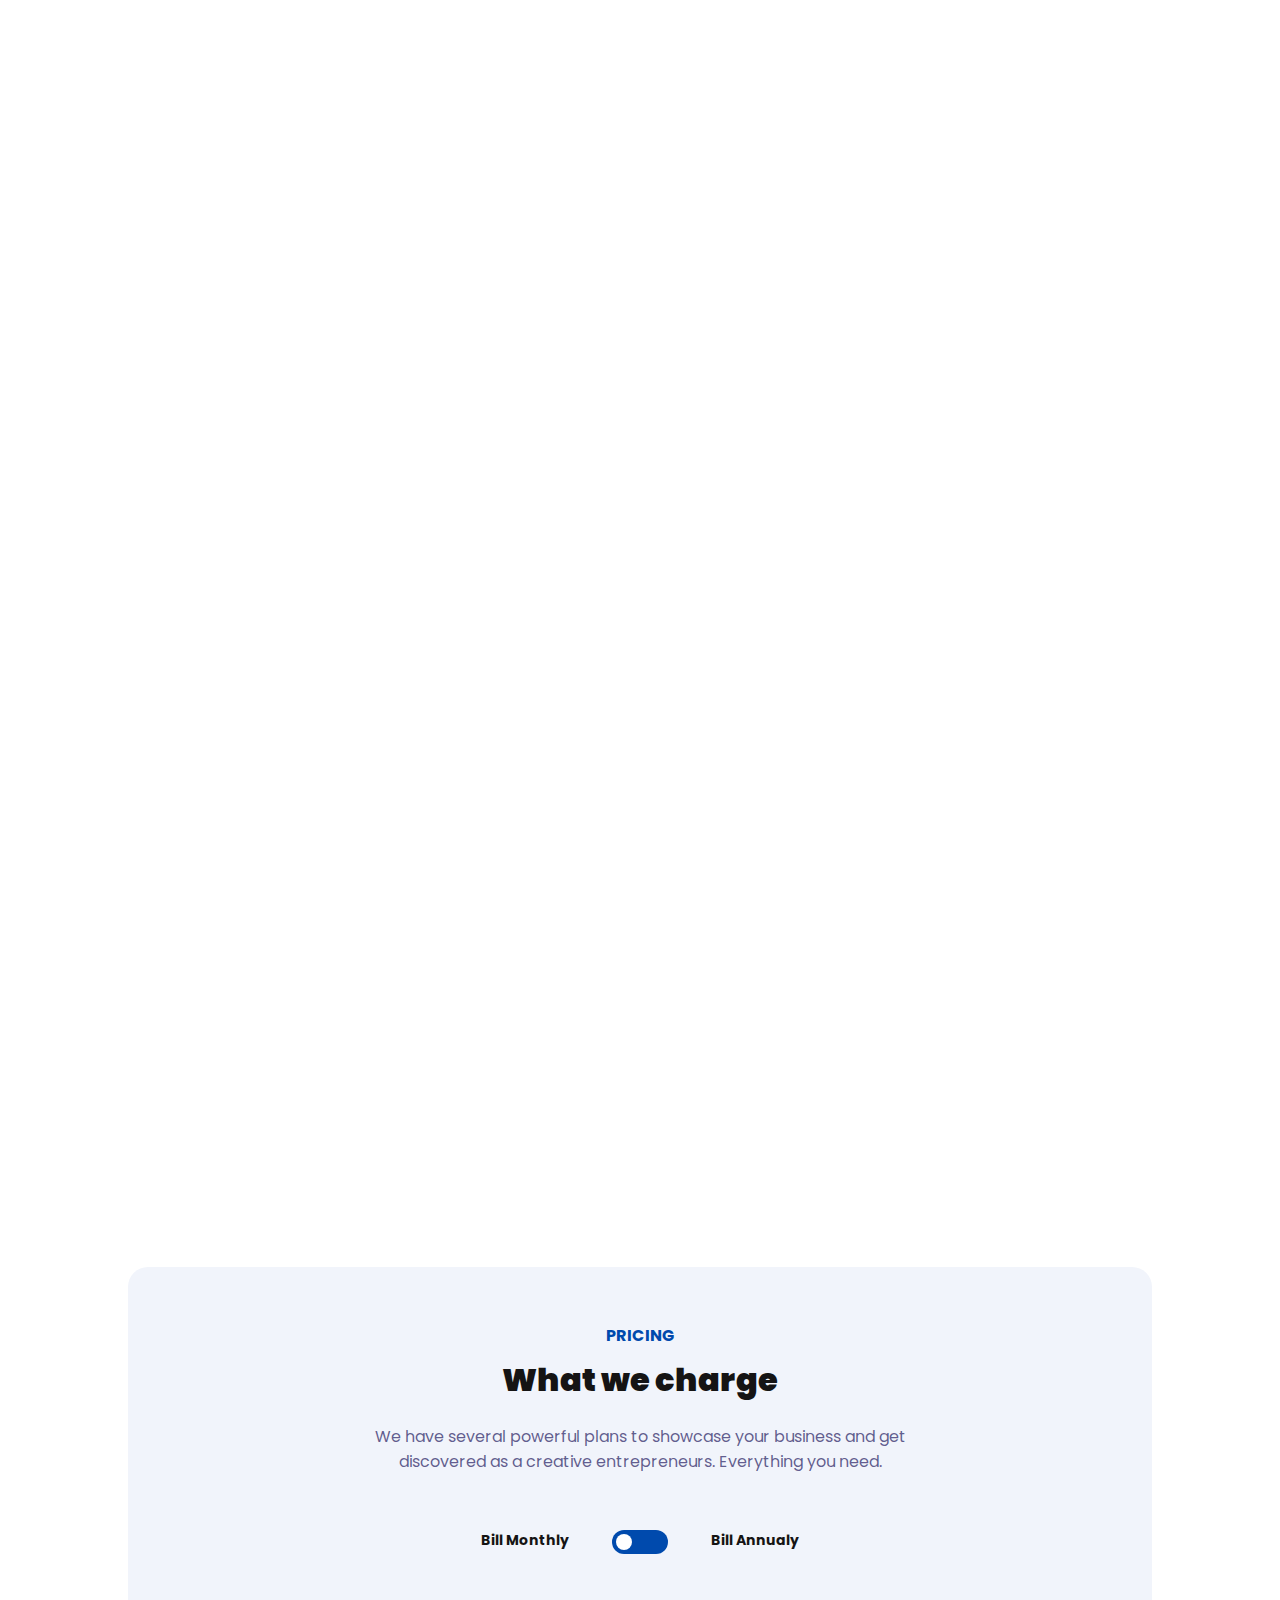
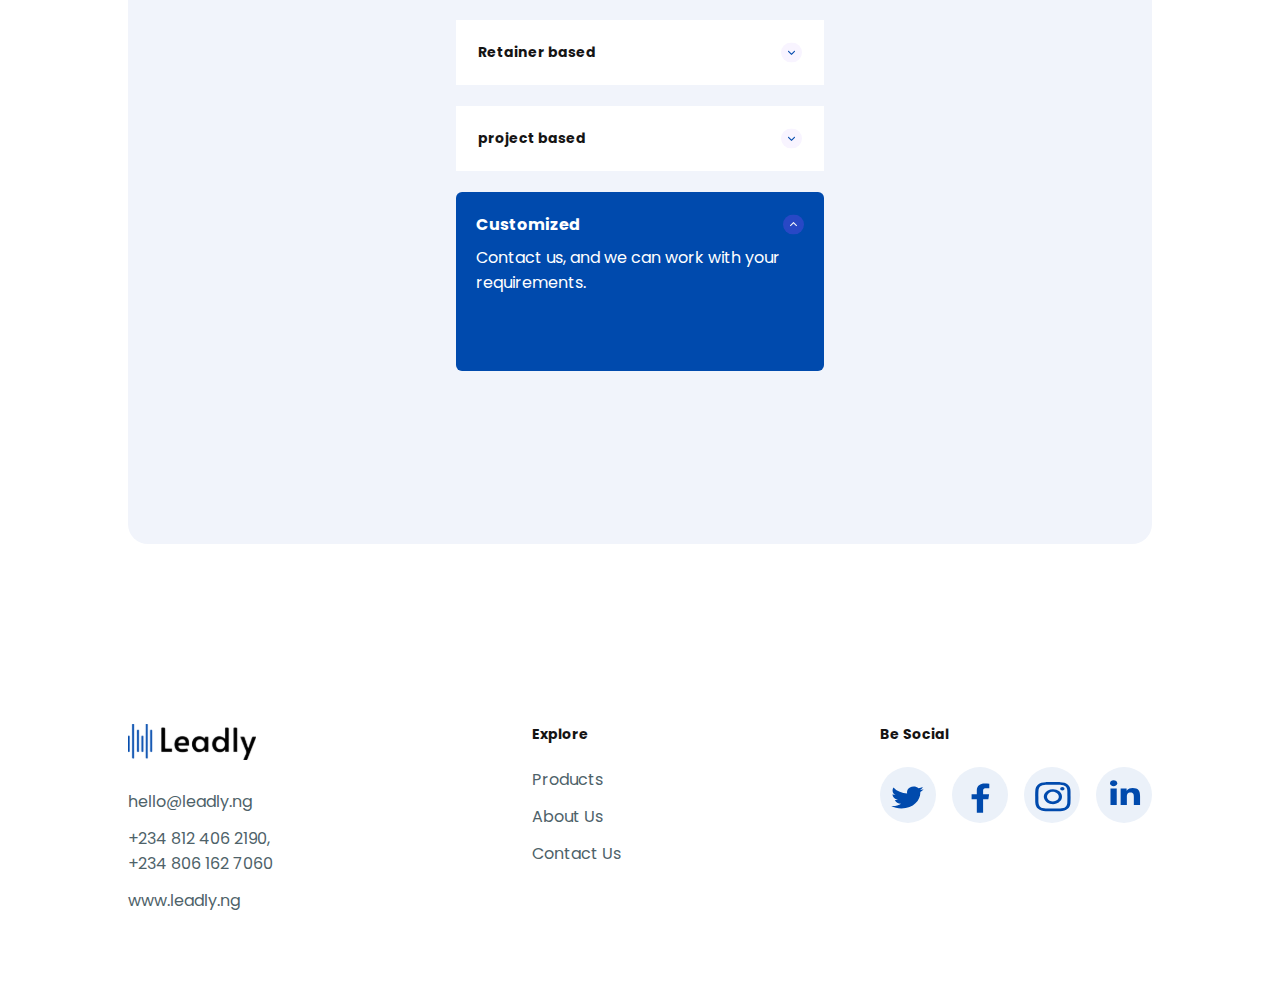
==== commit de3c9f3b: "Landing Page Mobile" ====
--- a/index.html
+++ b/index.html
@@ -19,6 +19,7 @@
     <title>Leadly</title>
     <link rel="stylesheet" href="Leadly.css" />
   </head>
+
   <body>
     <script src="https://unpkg.com/aos@2.3.1/dist/aos.js"></script>
     <script>
@@ -160,8 +161,34 @@
 
       <!--Section B ...WHO ARE WE?-->
 
+      <div class="WAW">
+        <h3>WHO ARE WE?</h3>
+
+        <p>
+          Leadly provides business development services to B2B companies of all
+          sizes, from startups to enterprises
+        </p>
+
+        <p>
+          With our strategic solutions; acquire more customers, save costs and
+          time spent on sales research, prospecting, generating and qualifying
+          leads.
+        </p>
+
+        <button
+          type="button"
+          target="_blank"
+          onclick="location.href='https://calendar.google.com/calendar/appointments/schedules/AcZssZ3eP9UhNnoGLe34YZGB6UdqtnskUi1VzF5PLvbXWvYSjLULNWtAxD_jDy_JC0JUvNgIVztI96Iw?gv=true'"
+        >
+          <div class="click">
+            Book A Call With Us
+            <i class="fa-solid fa-arrow-right"></i>
+          </div>
+        </button>
+      </div>
+
       <section class="section-b">
-        <div id="Left">
+        <div id="Left" class="section-b-left">
           <div id="side1">
             <div class="first prospecting">
               <div class="div">
@@ -227,16 +254,18 @@
             leads.
           </p>
 
-          <button
-            type="button"
-            target="_blank"
-            onclick="location.href='https://calendar.google.com/calendar/appointments/schedules/AcZssZ3eP9UhNnoGLe34YZGB6UdqtnskUi1VzF5PLvbXWvYSjLULNWtAxD_jDy_JC0JUvNgIVztI96Iw?gv=true'"
-          >
-            <div class="click">
-              Book A Call With Us
-              <i class="fa-solid fa-arrow-right"></i>
-            </div>
-          </button>
+          <div class="my-btn">
+            <button
+              type="button"
+              target="_blank"
+              onclick="location.href='https://calendar.google.com/calendar/appointments/schedules/AcZssZ3eP9UhNnoGLe34YZGB6UdqtnskUi1VzF5PLvbXWvYSjLULNWtAxD_jDy_JC0JUvNgIVztI96Iw?gv=true'"
+            >
+              <div class="click">
+                Book A Call With Us
+                <i class="fa-solid fa-arrow-right"></i>
+              </div>
+            </button>
+          </div>
         </div>
       </section>
 
--- a/Leadly.css
+++ b/Leadly.css
@@ -206,7 +206,7 @@
     display: grid;
     grid-template-rows: auto;
     grid-template-columns: repeat(2, 1fr);
-    width: 450px;
+    width: 500px;
     gap: 30px;
     padding-bottom: 3rem;
 }
@@ -220,13 +220,17 @@
     font-family: Poppins;
     font-size: 0.875rem;
 }
-/* .image img{
+.image img{
     max-width: 100%;
     height: auto;
     padding: 1rem 0;
-} */
+}
 
 /*Section B ...WHO ARE WE?*/
+
+.WAW{
+    display: none;
+}
 
 .section-b{
     background-color: #F1F4FB;
@@ -234,12 +238,13 @@
     display: flex;
     justify-content: space-evenly;
     align-items: center;
+    padding: 1rem;
     
     border-radius: 1.25rem;
 }
 .first{
     line-height: 1.7;
-    max-width: 197px;
+    max-width: 290px;
     padding: 1.5rem;
     background-color: #FFFFFF;
     border-radius: 1.25rem;
@@ -349,7 +354,7 @@
     margin-block: auto;
     margin-bottom: 180px;
     background: #F1F4FB;
-    padding: 56px 0 173px 0 ;
+    padding: 3.5rem 1rem 10.81rem 1rem;
     border-radius: 20px;
     
 }
@@ -536,4 +541,97 @@
 .leader .be-social-section{
     display: flex;
     gap: 1rem;
+}
+
+@media screen and (max-width: 650px) {
+    #section-a{
+        margin: 3rem  auto;
+        background: url(/Images/Revenuedrivers.svg) ;
+        width: 100%;
+        background-size: contain;
+        background-repeat: no-repeat;
+        background-position: center;
+    }
+
+    .business > h1{
+        text-align: center;
+        color: #ffffff;
+        font-size: 2rem;
+        
+    }
+    .business{
+        padding: 1rem;
+        background:rgb(0,74,173, .5);
+    }
+    
+    
+    .options, .image{
+        display: none;
+    }
+    #section-a button{
+        display: block;
+        margin: auto;
+        
+    }
+
+    /* Section B */
+
+    /* WHO ARE WE */
+    .WAW{
+        display: contents;
+        text-align: center;
+    }
+    .WAW P{
+        margin-block: 1.5rem;
+    }
+    .WAW button{
+       display: block;
+       margin: auto;
+    }
+
+    .section-b .right{
+        display: none;
+    }
+    #Left{
+        display: flex;
+        flex-direction: column;
+        justify-content: center;
+        gap: 1rem;
+
+        
+    }
+    #side1{
+        gap: 1rem;
+        padding-right: 0rem;
+    }
+    .plus{
+        margin-top: 0rem;
+        box-shadow: 38px 36px 90px #D9E1F4;
+        
+    }
+    .first{
+        max-width: 290px;
+        
+    }
+    .section-b-left{
+        justify-content: center;
+    }
+
+    /* SECTION C */
+    .section-c {
+        display: none;
+    }
+
+    /* SECTION D */
+    .section-d{
+        padding: 3.5rem 1rem 3.5rem 1rem;
+        
+    }
+    .section-d h2{
+        font-size: 1.625rem;
+    }
+
+   
+
+
 }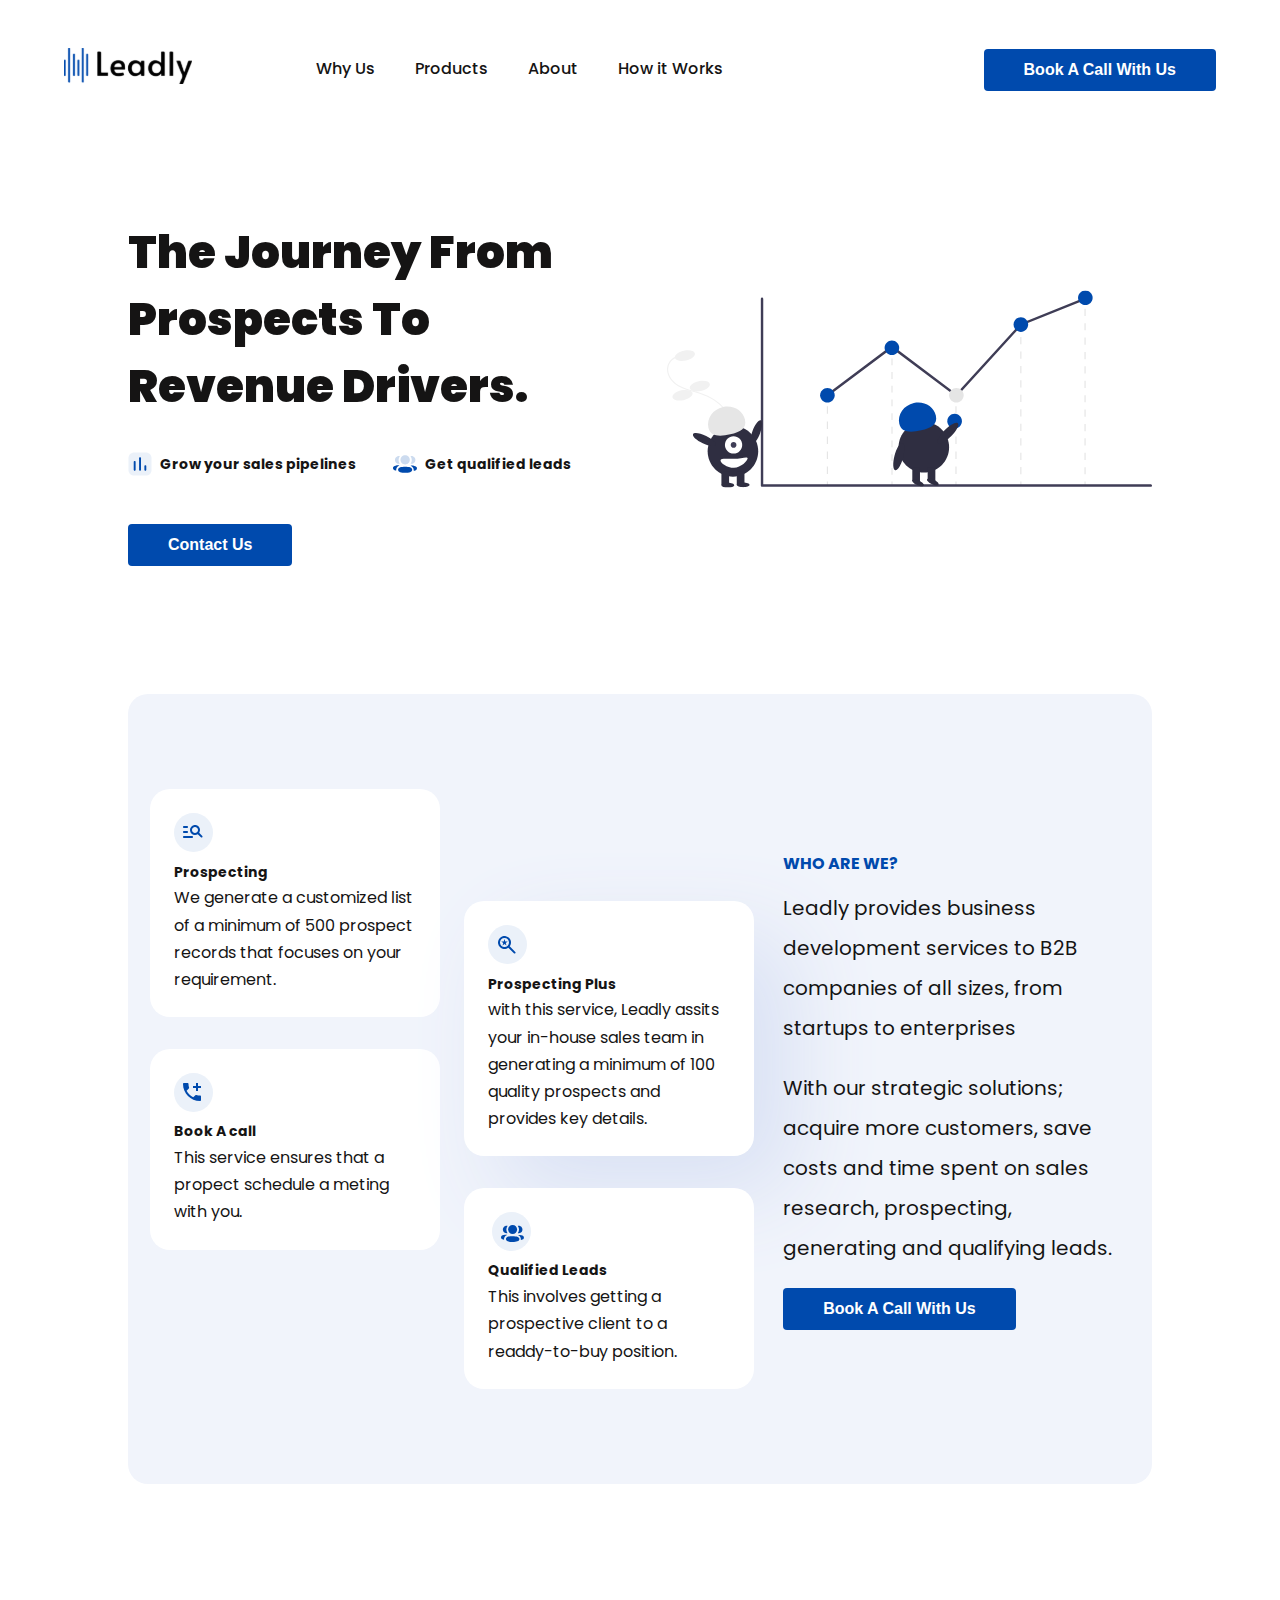
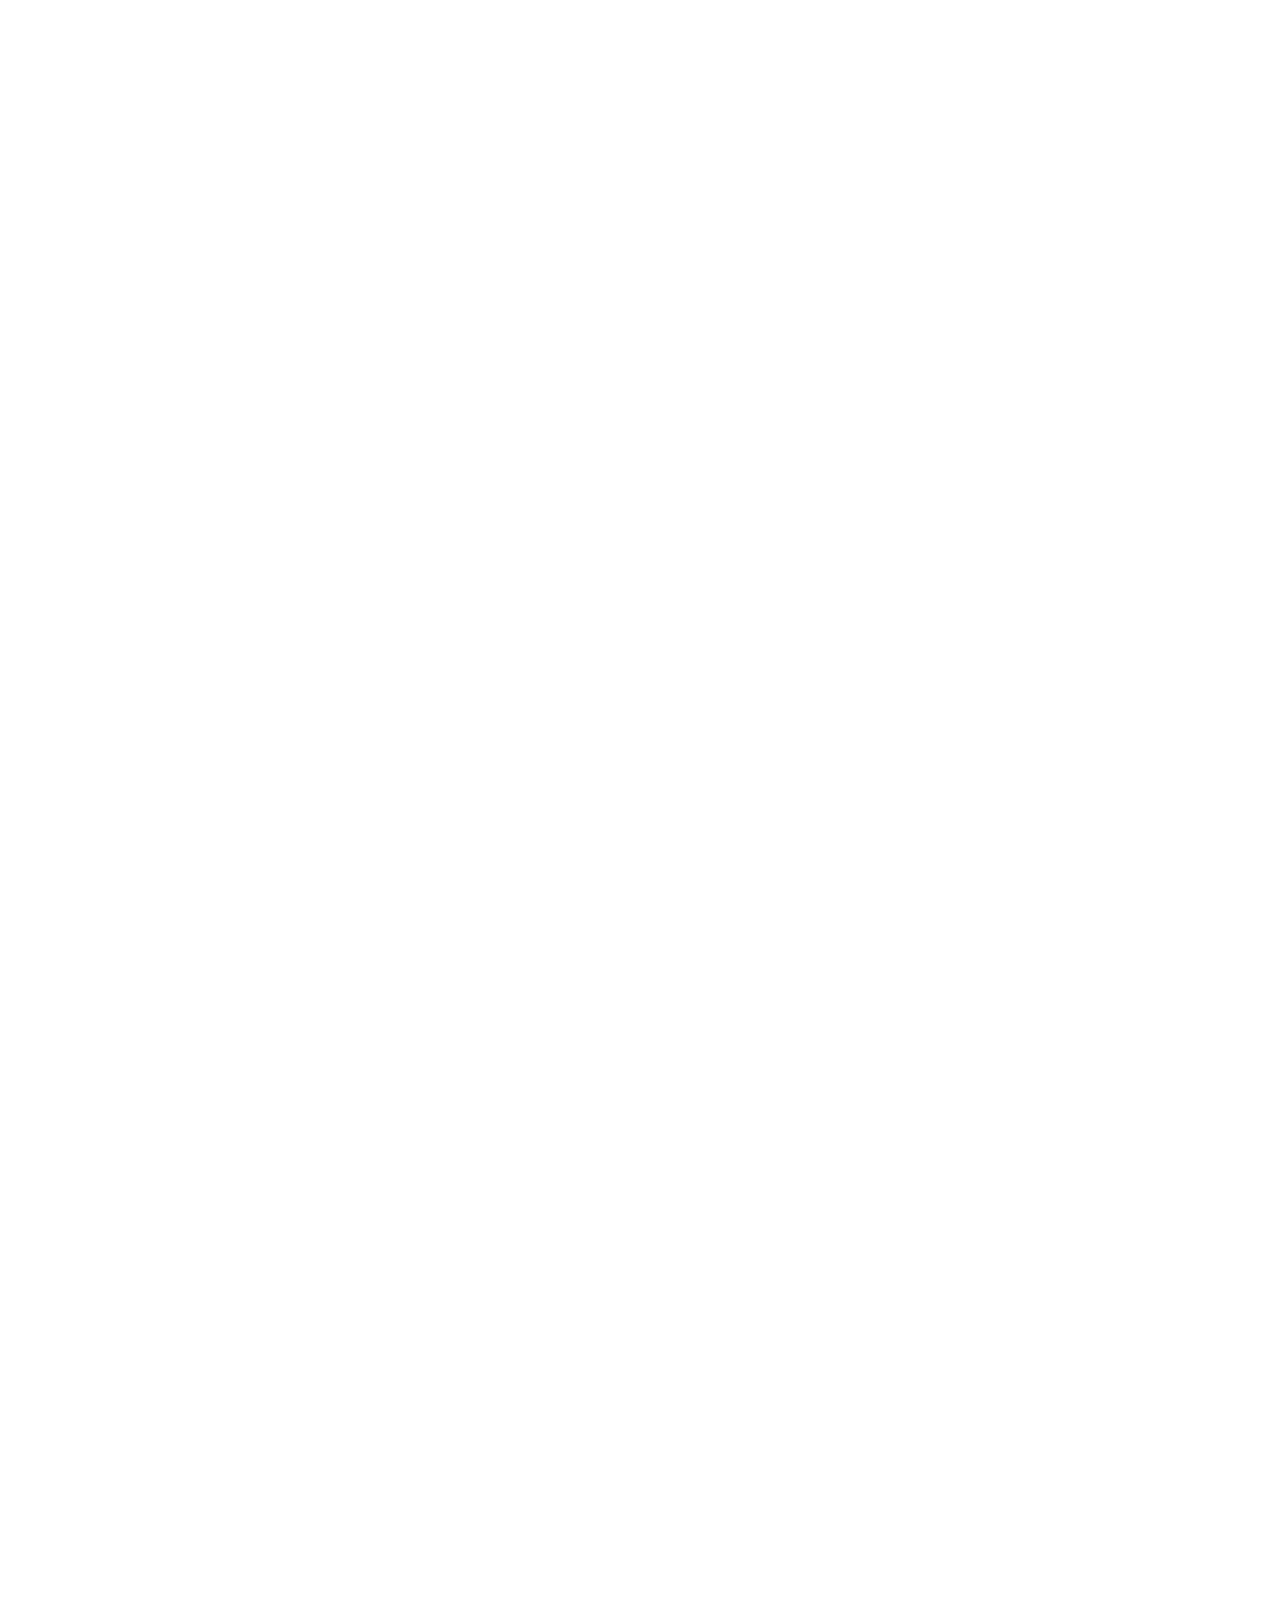
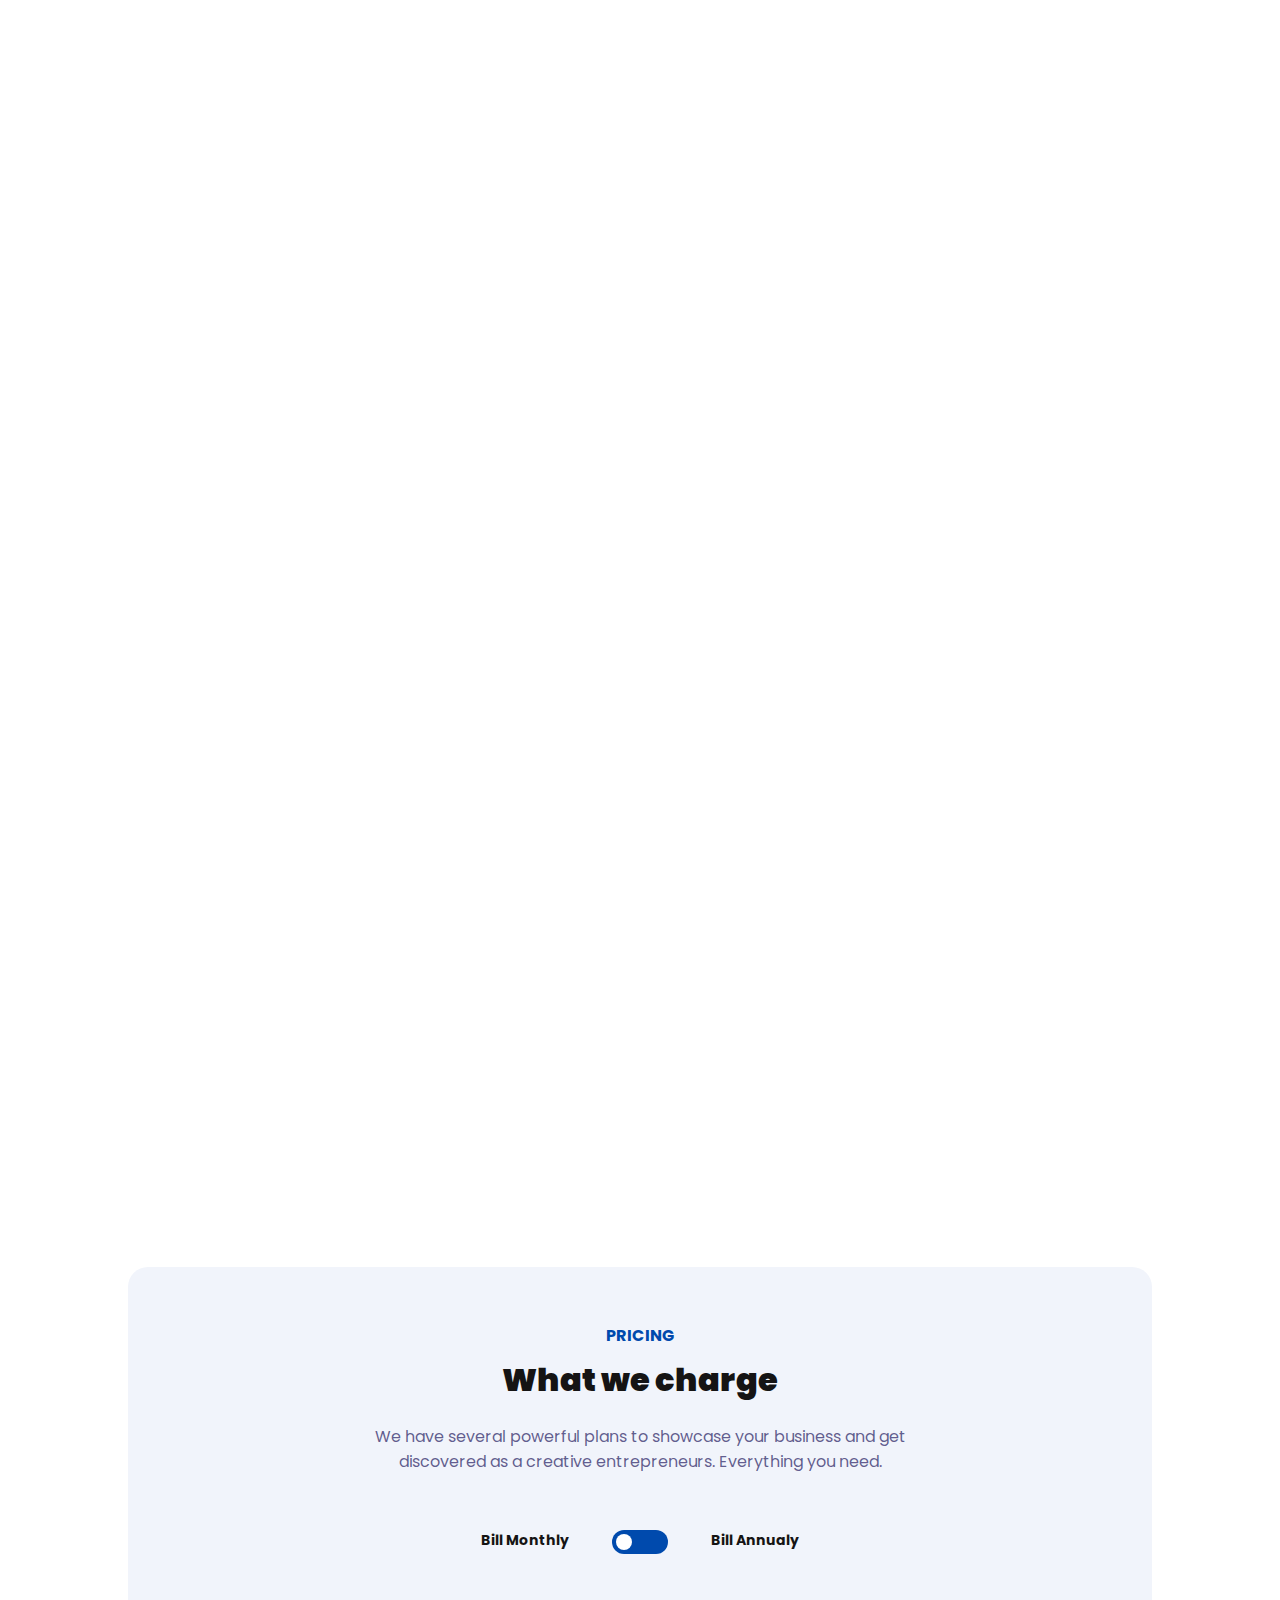
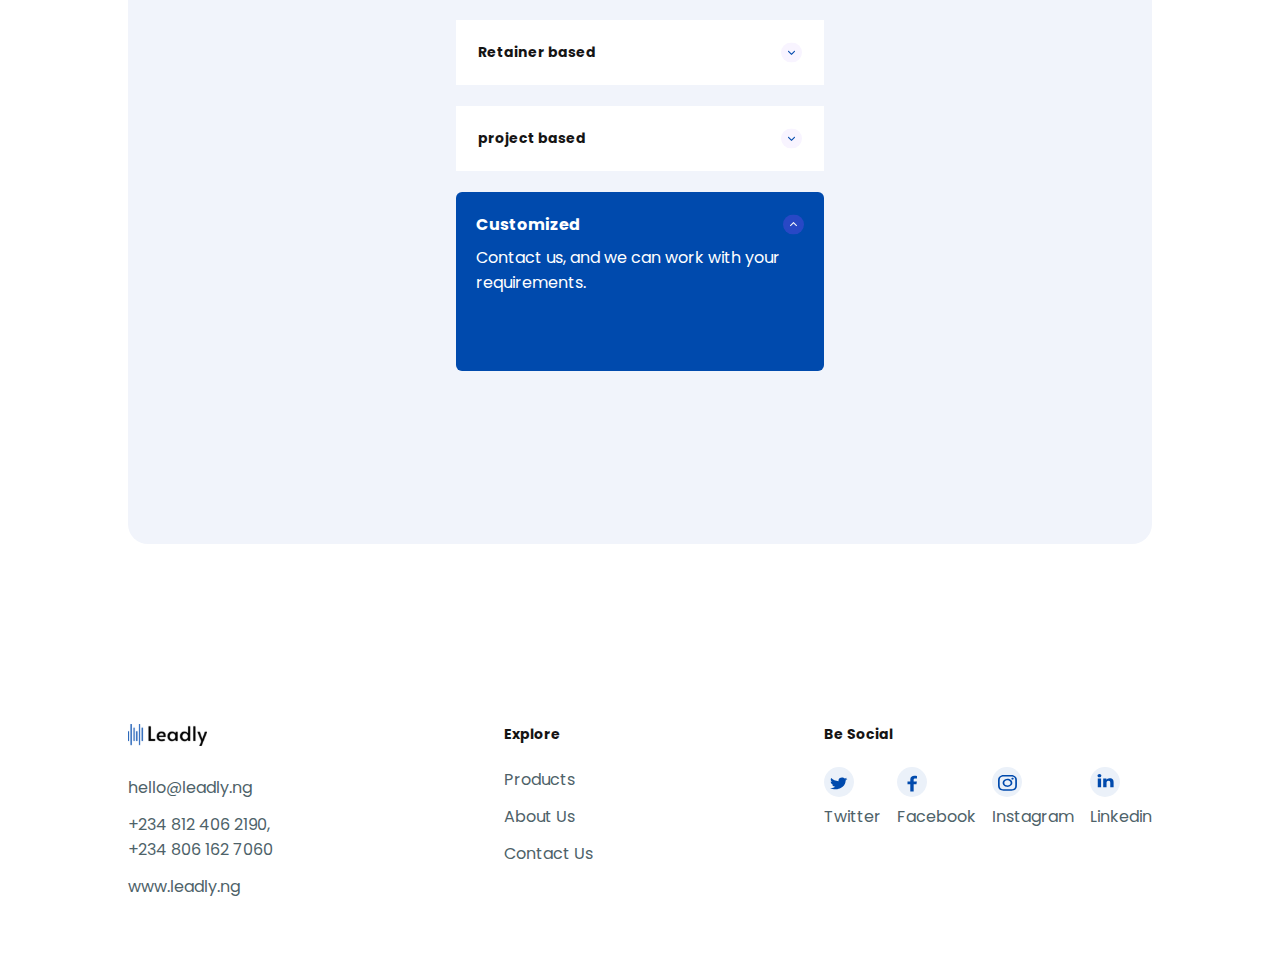
==== commit ecb7044c: "Mobile Update b" ====
--- a/index.html
+++ b/index.html
@@ -684,7 +684,12 @@
       <footer>
         <div class="leader">
           <a href="index.html"
-            ><img src="Images/Leadly.svg" id="top" alt="leadly"
+            ><img
+              src="Images/Leadly.svg"
+              id="top"
+              alt="leadly"
+              width="79px"
+              width="22px"
           /></a>
           <a href="#"><p>hello@leadly.ng</p></a>
           <p>
@@ -724,17 +729,41 @@
             <a
               target="_blank"
               href="https://twitter.com/leadlyh?s=21&t=AIxXOLg7USB0cJ3Oig8jmQ"
-              ><img src="Images/Twitter.svg" alt="Twitter Profile"
-            /></a>
+              ><img
+                src="Images/Twitter.svg"
+                alt="Twitter Profile"
+                width="30px"
+                height="30px"
+              />
+              <p>Twitter</p>
+            </a>
             <a href="#"
-              ><img src="Images/facebook.svg" alt="Facebook profile"
-            /></a>
+              ><img
+                src="Images/facebook.svg"
+                alt="Facebook profile"
+                width="30px"
+                height="30px"
+              />
+              <p>Facebook</p>
+            </a>
             <a href="#"
-              ><img src="Images/instagram.svg" alt="Instagram profile"
-            /></a>
+              ><img
+                src="Images/instagram.svg"
+                alt="Instagram profile"
+                width="30px"
+                height="30px"
+              />
+              <p>Instagram</p>
+            </a>
             <a target="_blank" href="https://www.linkedin.com/company/leadlyng/"
-              ><img src="Images/Linkedin.svg" alt="Linkedin Profile"
-            /></a>
+              ><img
+                src="Images/Linkedin.svg"
+                alt="Linkedin Profile"
+                width="30px"
+                height="30px"
+              />
+              <p>Linkedin</p>
+            </a>
           </div>
         </div>
       </footer>
--- a/Leadly.css
+++ b/Leadly.css
@@ -552,6 +552,10 @@
         background-repeat: no-repeat;
         background-position: center;
     }
+    #Leadly_logo img{
+        width: 79px;
+        height: 22px;
+    }
 
     .business > h1{
         text-align: center;
@@ -630,8 +634,19 @@
     .section-d h2{
         font-size: 1.625rem;
     }
-
    
+    .be-social-section a{
+        display: flex;
+        align-items: center;
+        gap: 1rem;
+    }
+    .be-social-section{
+        display: flex;
+        flex-direction: column;
+        
+    }
+
+   
 
 
 }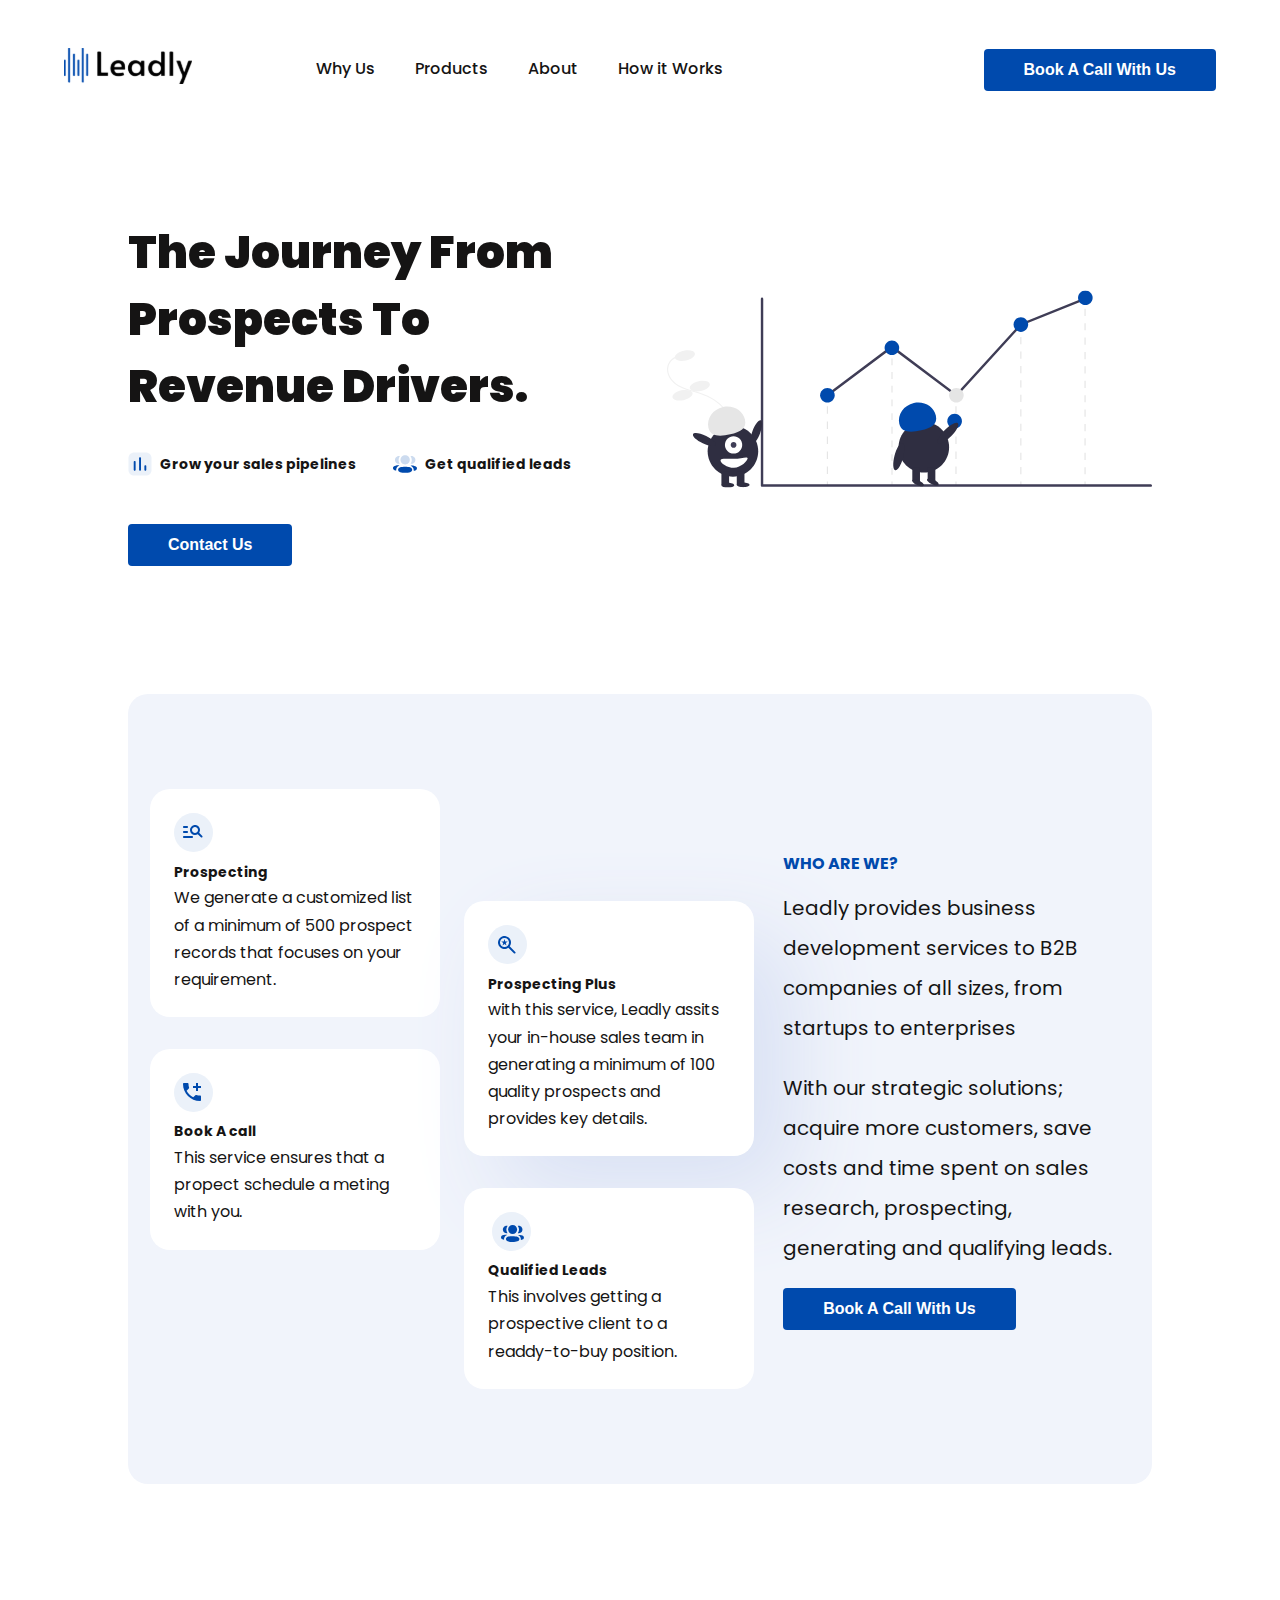
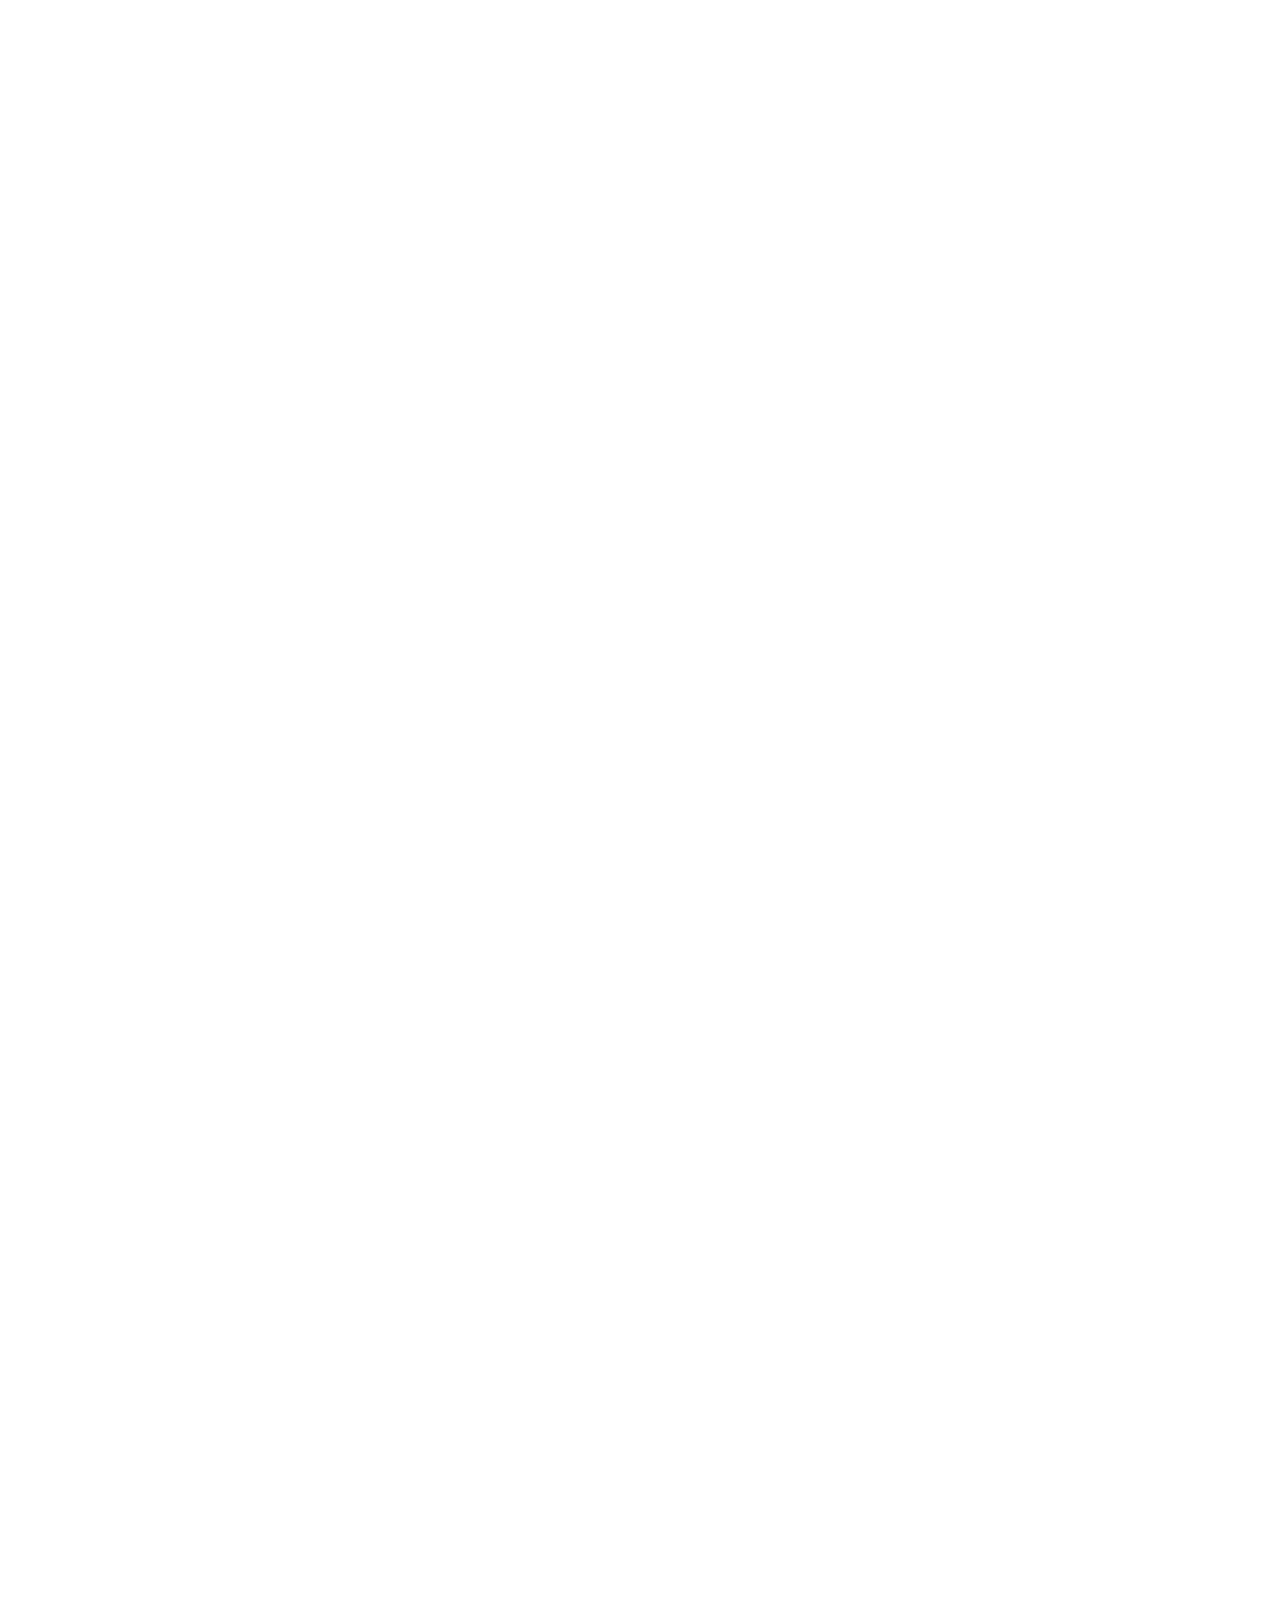
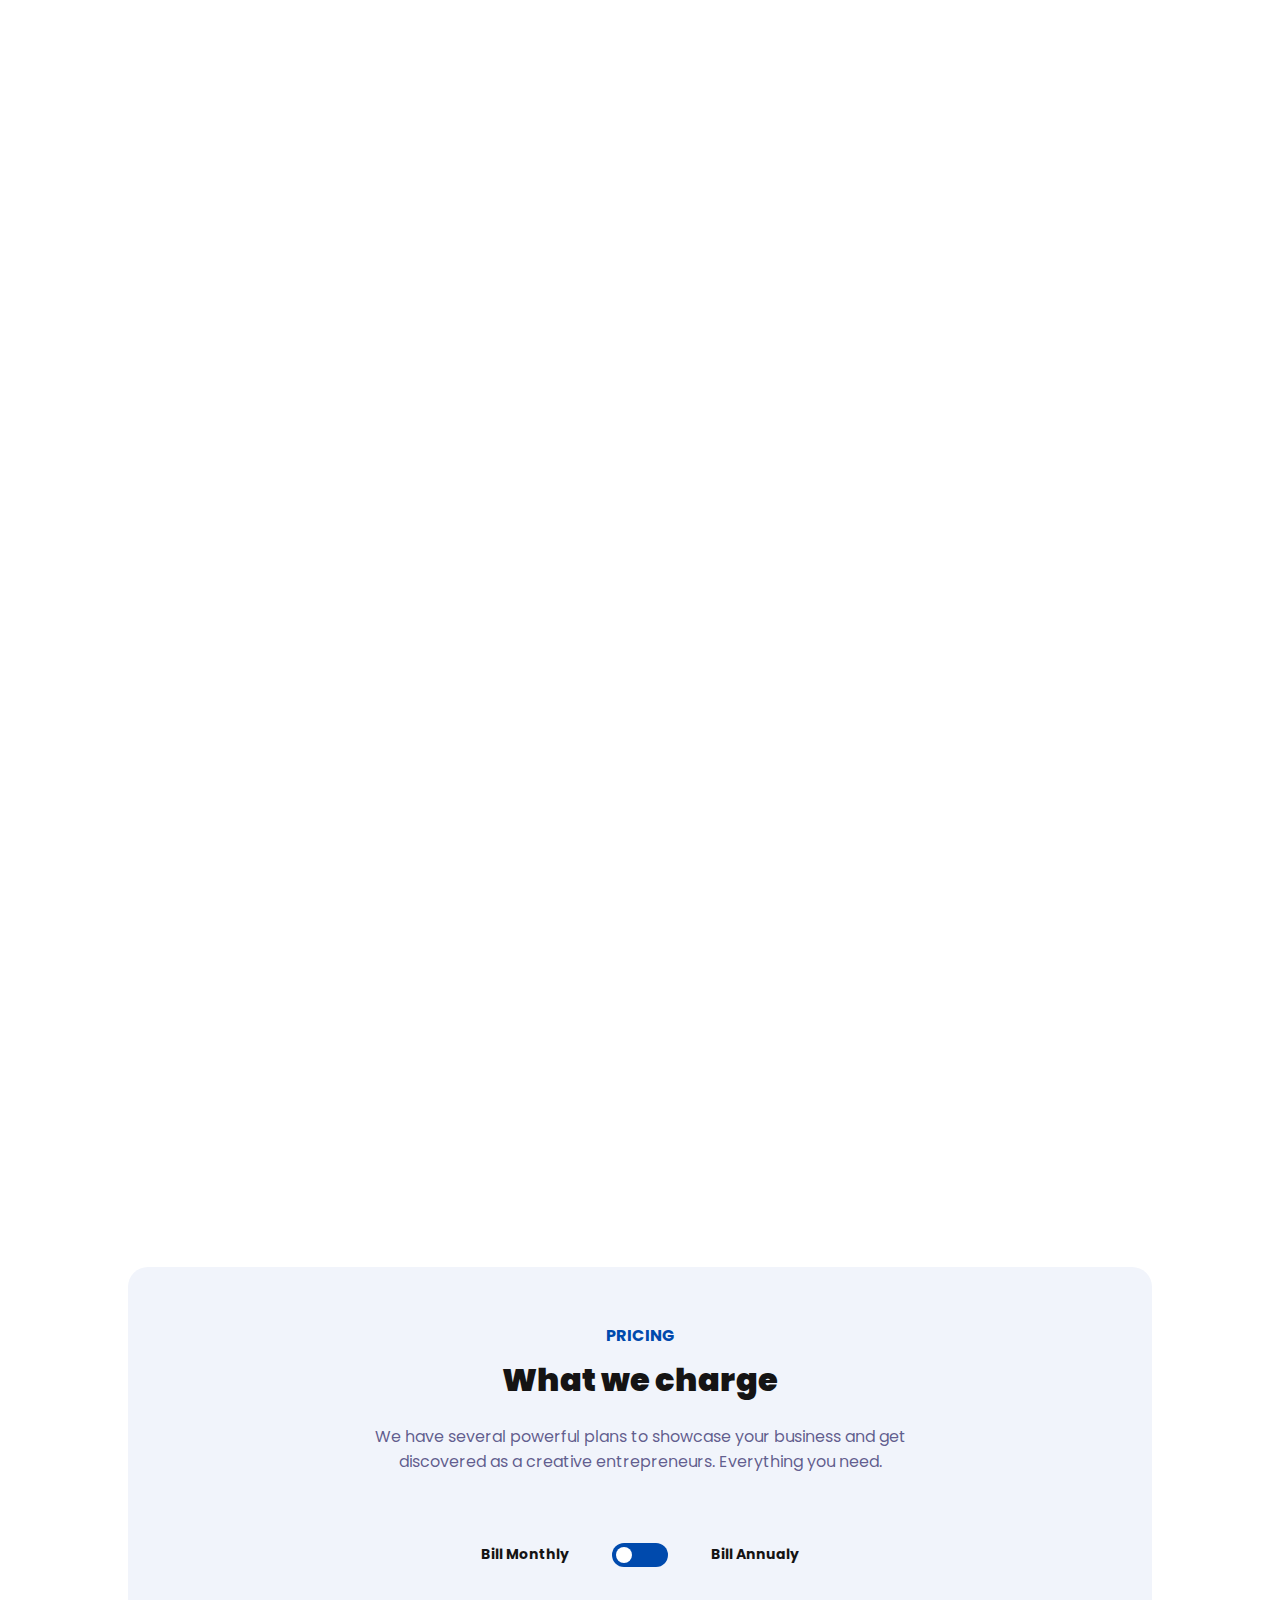
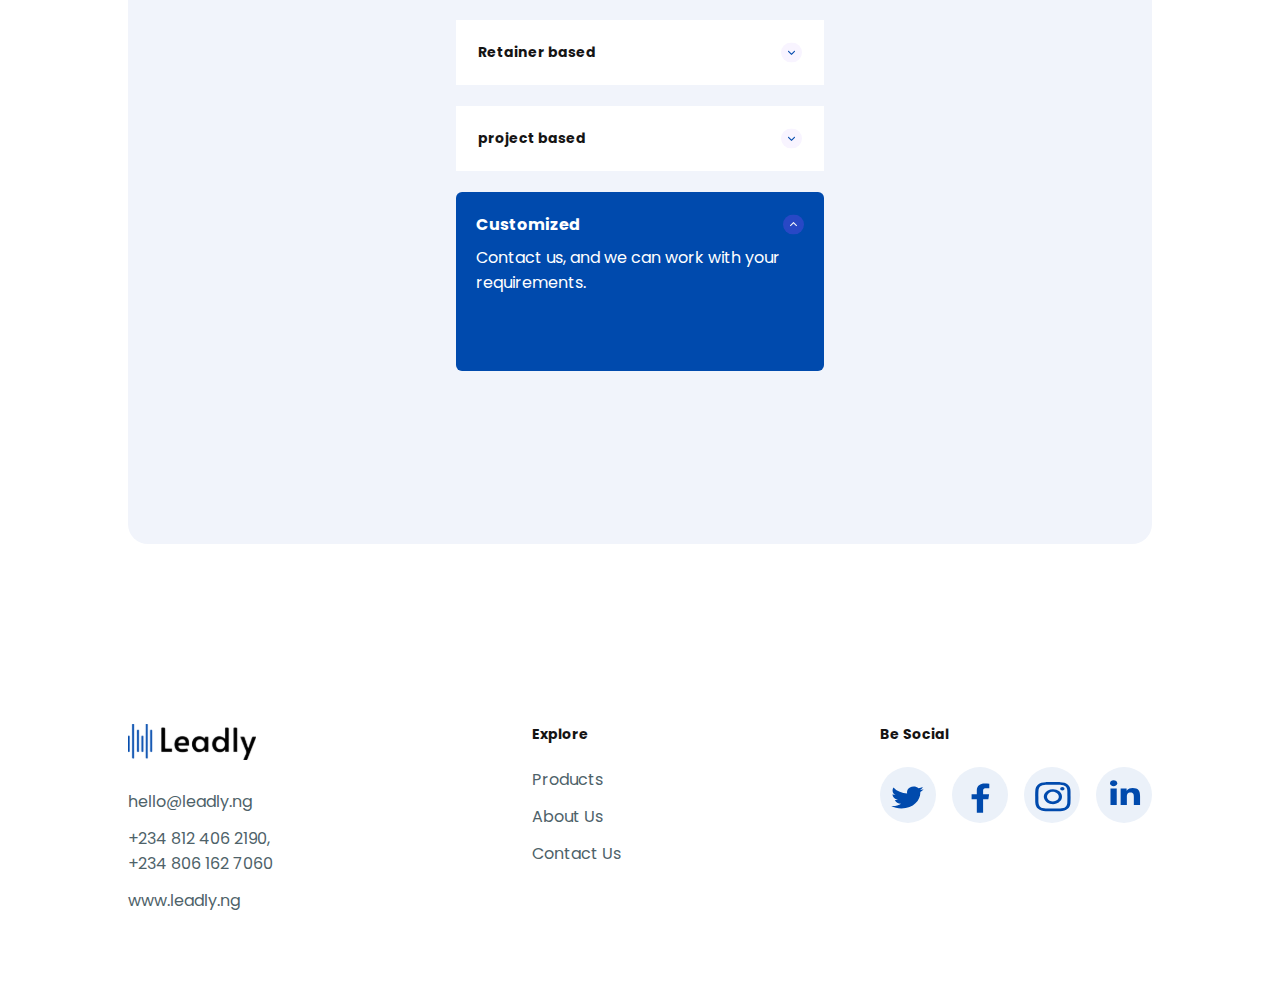
==== commit c5e0a49d: "Mobile Update c" ====
--- a/index.html
+++ b/index.html
@@ -684,12 +684,7 @@
       <footer>
         <div class="leader">
           <a href="index.html"
-            ><img
-              src="Images/Leadly.svg"
-              id="top"
-              alt="leadly"
-              width="79px"
-              width="22px"
+            ><img src="Images/Leadly.svg" id="top" alt="leadly"
           /></a>
           <a href="#"><p>hello@leadly.ng</p></a>
           <p>
@@ -727,41 +722,25 @@
             />
             <img src="Images/telegram.svg" alt="send" width="56px" /> -->
             <a
+              class="s-handles"
               target="_blank"
               href="https://twitter.com/leadlyh?s=21&t=AIxXOLg7USB0cJ3Oig8jmQ"
-              ><img
-                src="Images/Twitter.svg"
-                alt="Twitter Profile"
-                width="30px"
-                height="30px"
-              />
+              ><img src="Images/Twitter.svg" alt="Twitter Profile" />
               <p>Twitter</p>
             </a>
-            <a href="#"
-              ><img
-                src="Images/facebook.svg"
-                alt="Facebook profile"
-                width="30px"
-                height="30px"
-              />
+            <a href="#" class="s-handles"
+              ><img src="Images/facebook.svg" alt="Facebook profile" />
               <p>Facebook</p>
             </a>
-            <a href="#"
-              ><img
-                src="Images/instagram.svg"
-                alt="Instagram profile"
-                width="30px"
-                height="30px"
-              />
+            <a href="#" class="s-handles"
+              ><img src="Images/instagram.svg" alt="Instagram profile" />
               <p>Instagram</p>
             </a>
-            <a target="_blank" href="https://www.linkedin.com/company/leadlyng/"
-              ><img
-                src="Images/Linkedin.svg"
-                alt="Linkedin Profile"
-                width="30px"
-                height="30px"
-              />
+            <a
+              class="s-handles"
+              target="_blank"
+              href="https://www.linkedin.com/company/leadlyng/"
+              ><img src="Images/Linkedin.svg" alt="Linkedin Profile" />
               <p>Linkedin</p>
             </a>
           </div>
--- a/Leadly.css
+++ b/Leadly.css
@@ -130,12 +130,18 @@
     display: none;
 }
 @media (max-width: 1024px){
+
+    #reg{
+        font-size: 0.875rem;
+        max-width: 250px;
+    
+    }
     #nav_btn{
         position: fixed;
-        inset: 0 0 0 30%;
+        inset: 0 0 0 20%;
         z-index: 1000;
         flex-direction: column;
-        padding: min(30vh, 10rem) 2em ;
+        padding: min(10vh, 5rem) 2em ;
         background: #ebecec;
 
         transform: translateX(100%);
@@ -151,14 +157,23 @@
     }
     .mobile-nav-toggle{
         display: block;
-        position: absolute;
+        /* position: relative; */
         background: url("Images/menu-line.svg") no-repeat;
         border: 0;
-        width: 3rem;
+        width: 1.3125rem;
+        height: 1.3125rem;
         aspect-ratio: 1;
         top: 3.5rem;
-        right: 2rem;
+        right: 0.55rem;
         z-index: 9999;
+        padding: 0rem;
+        background-color: none;
+        border: none;
+
+    }
+    .mobile-nav-toggle:hover{
+        border: none;
+        transition: 0s;
     }
     .mobile-nav-toggle[aria-expanded="true"]{
         background: url("Images/close-fill.svg") no-repeat;
@@ -373,6 +388,7 @@
 .toggle-container{
     margin: 2.5rem auto;
     display: flex;
+    align-items: center;
     justify-content: space-around;
     max-width: 22.5rem;
     /*transform: translate(-50%, -50%);*/
@@ -542,11 +558,13 @@
     display: flex;
     gap: 1rem;
 }
+.s-handles > p{
+    display: none;
+}
 
 @media screen and (max-width: 650px) {
     #section-a{
         margin: 3rem  auto;
-        background: url(/Images/Revenuedrivers.svg) ;
         width: 100%;
         background-size: contain;
         background-repeat: no-repeat;
@@ -558,25 +576,26 @@
     }
 
     .business > h1{
-        text-align: center;
-        color: #ffffff;
-        font-size: 2rem;
+        color: #180e0e;
+        font-size: 30px;
         
     }
-    .business{
-        padding: 1rem;
-        background:rgb(0,74,173, .5);
-    }
+    .business::first-line{
+    color: #0BCFAC;
+    font-weight: 700;
+    font-family: poppins;
+}
+
     
     
     .options, .image{
         display: none;
     }
-    #section-a button{
+    /* #section-a button{
         display: block;
         margin: auto;
         
-    }
+    } */
 
     /* Section B */
 
@@ -631,10 +650,13 @@
         padding: 3.5rem 1rem 3.5rem 1rem;
         
     }
+    .toggle-container{
+        margin: 0.5rem auto;
+    }
     .section-d h2{
         font-size: 1.625rem;
     }
-   
+    /* FOOTER */
     .be-social-section a{
         display: flex;
         align-items: center;
@@ -645,6 +667,17 @@
         flex-direction: column;
         
     }
+    .s-handles > p{
+        display: contents;
+    }
+    img[src*='Leadly']{
+        width: 79px;
+        height: 22px;
+    }
+    .be-social-section img{
+        width: 30px;
+        height: 30px;
+    }
 
    
 
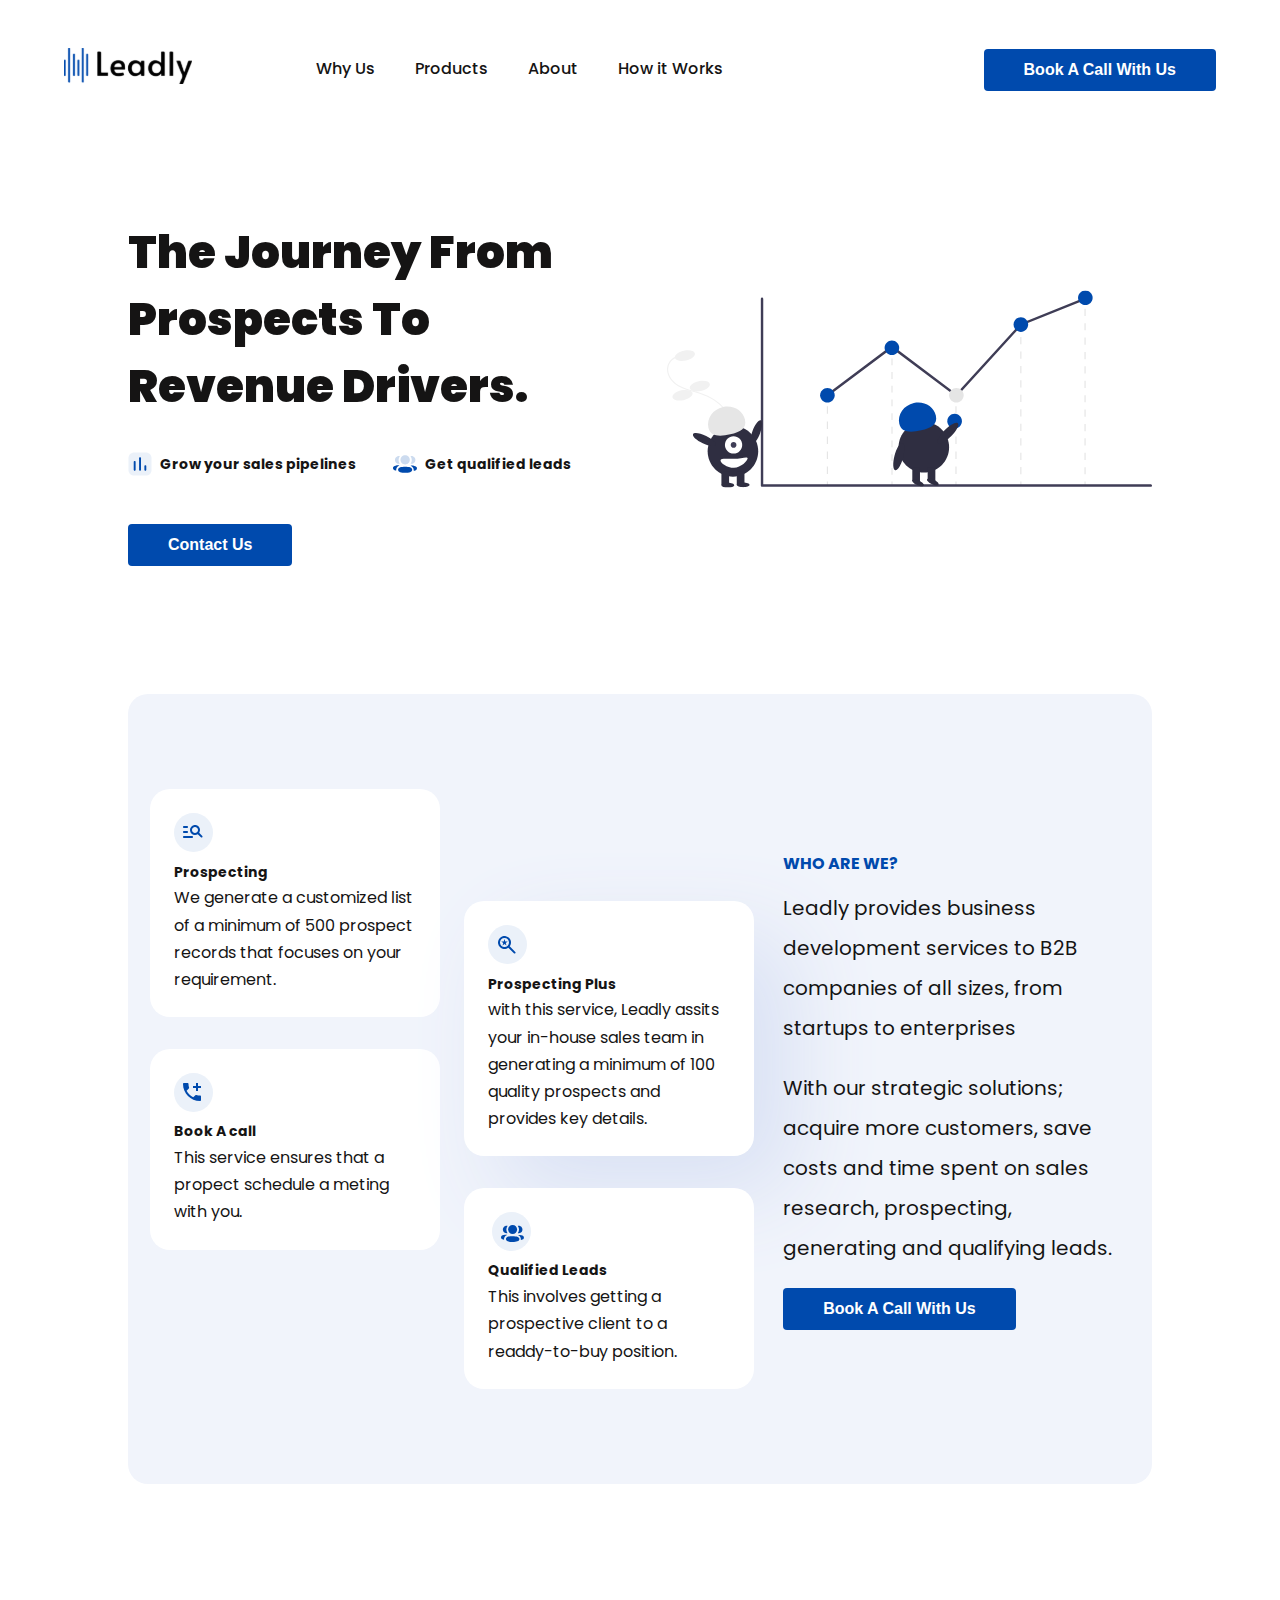
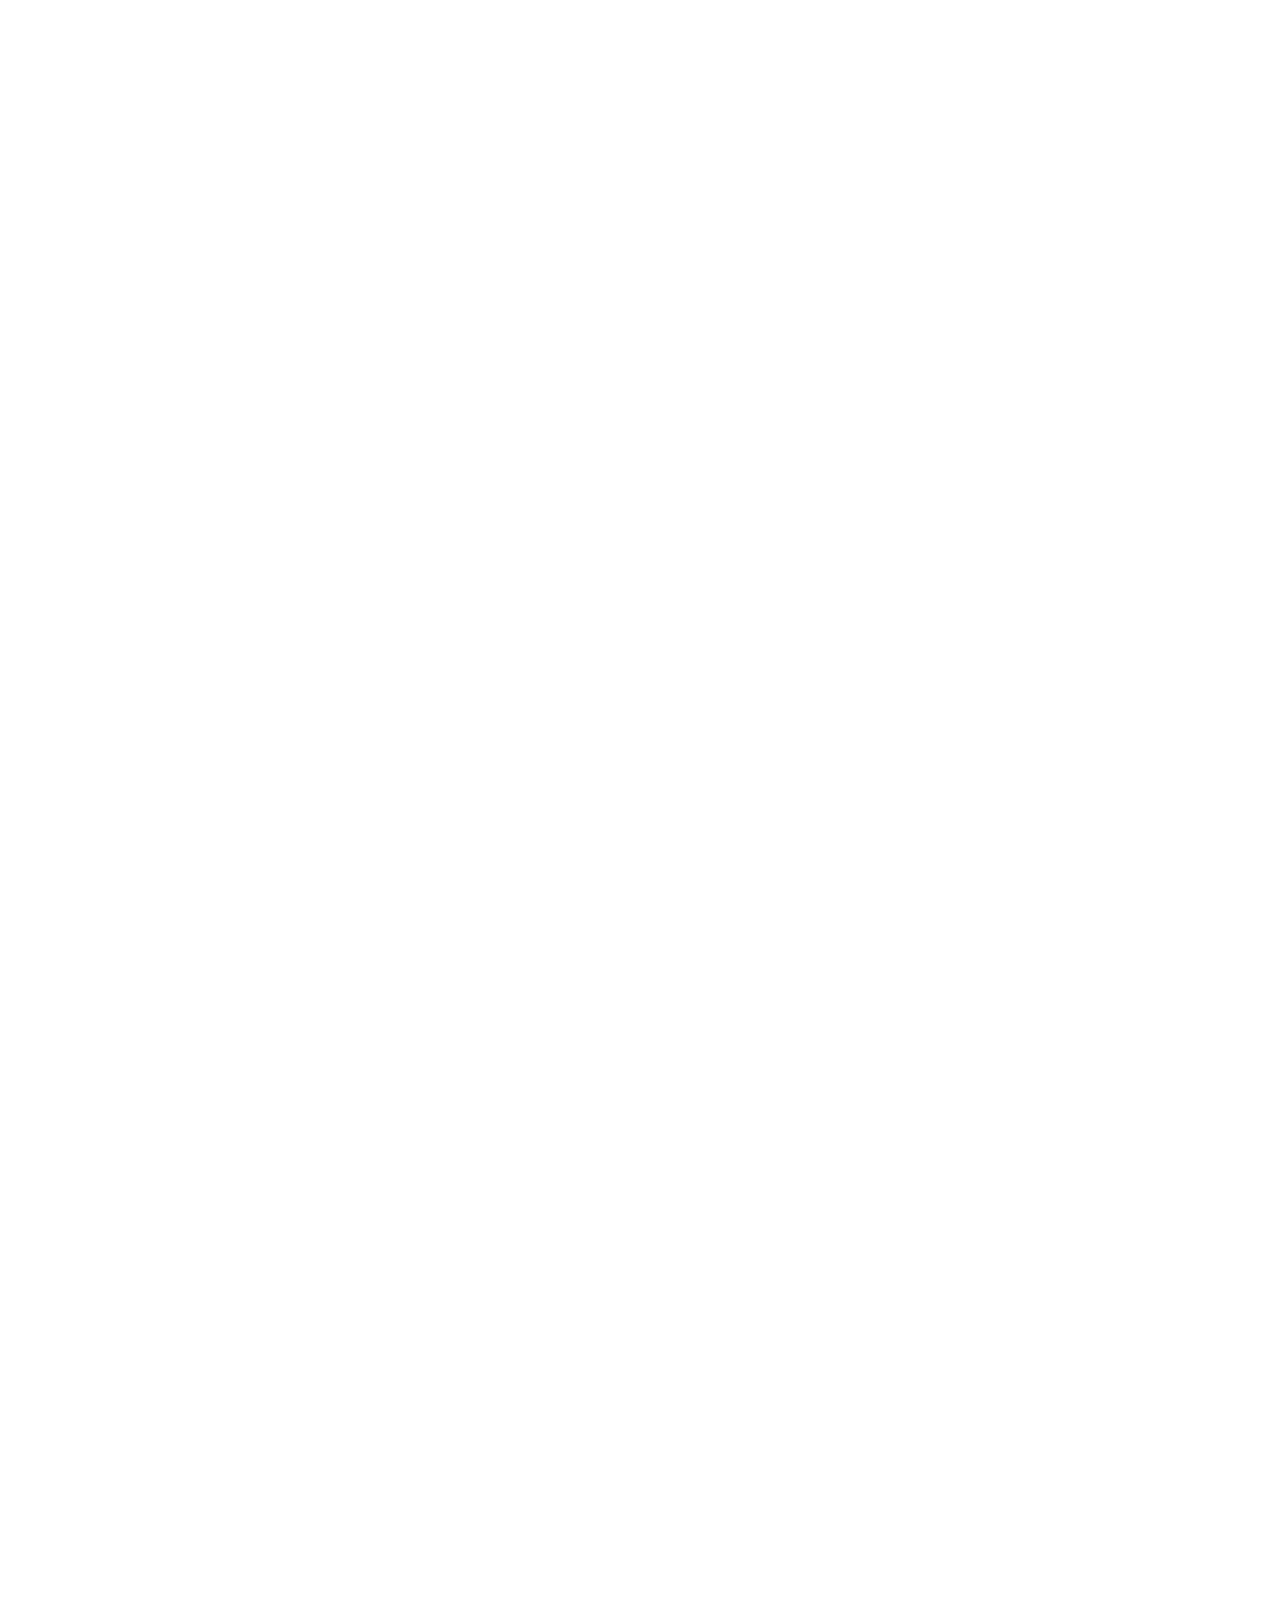
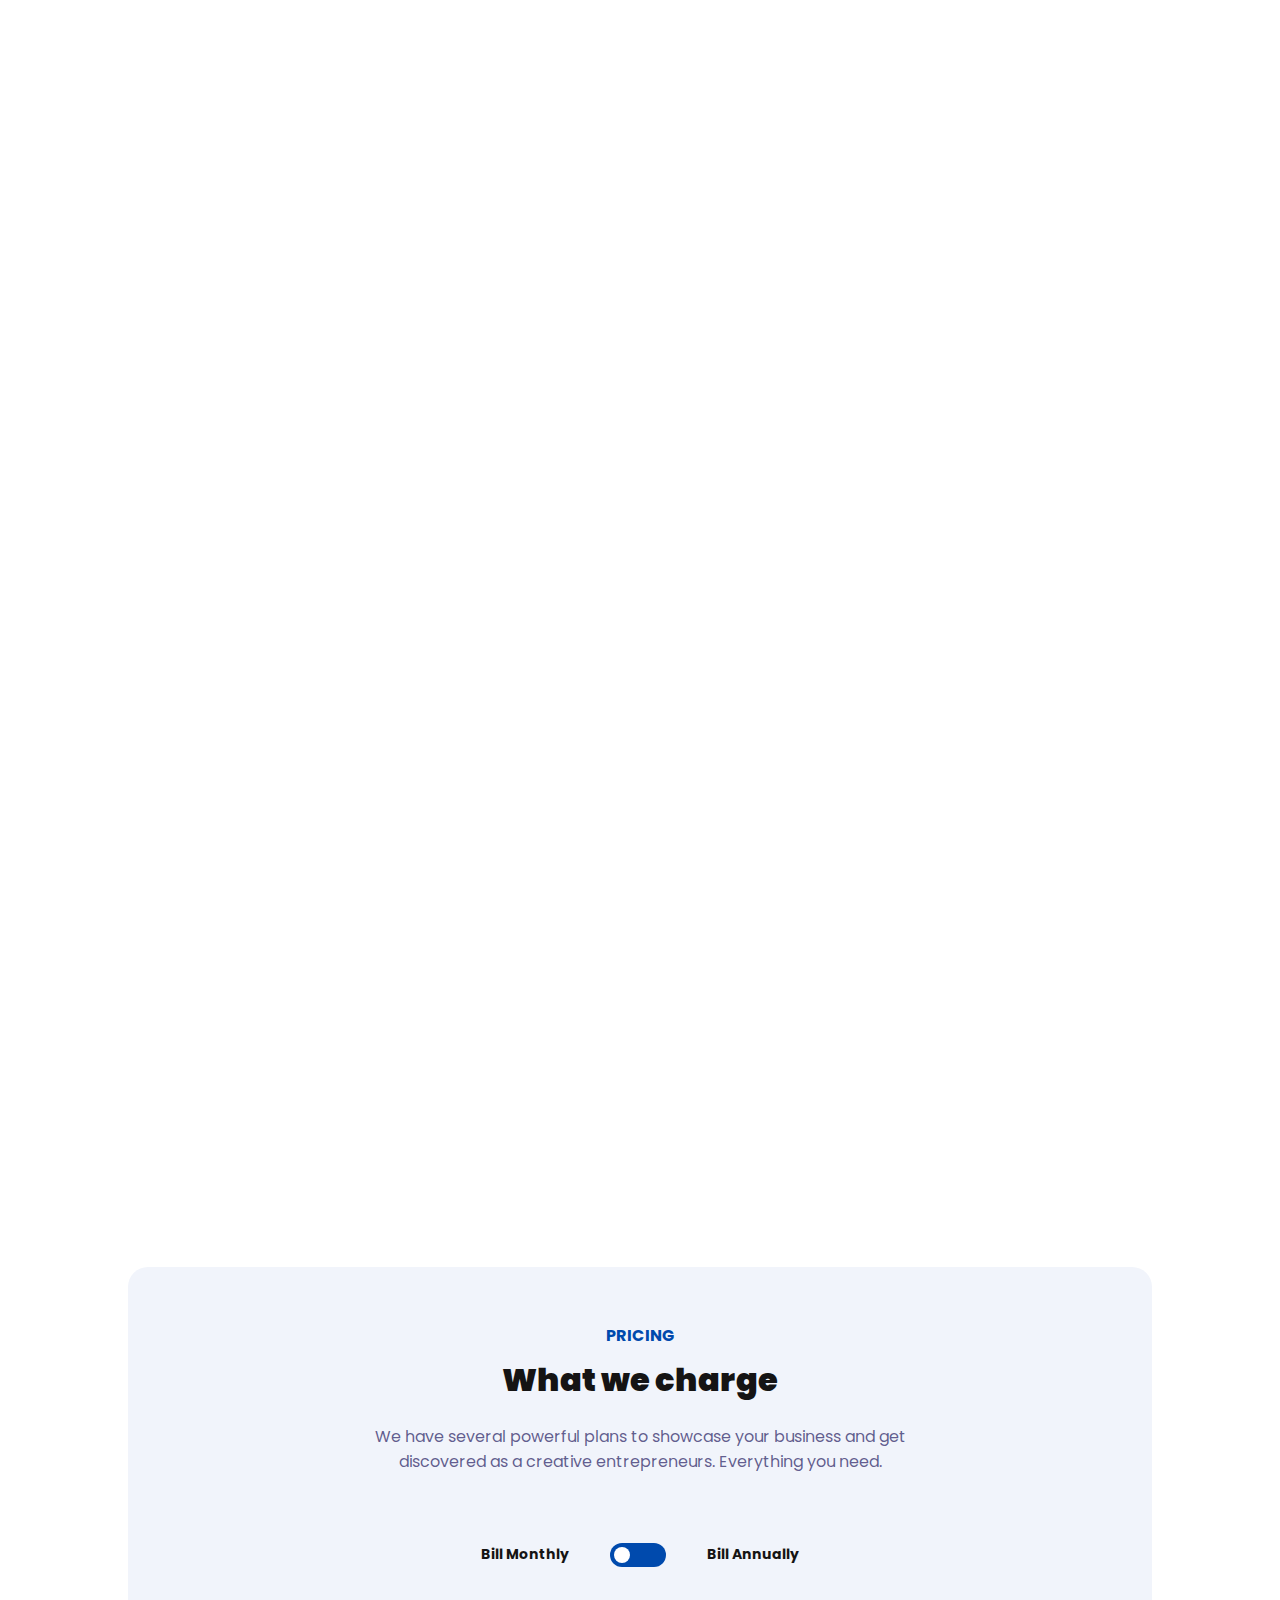
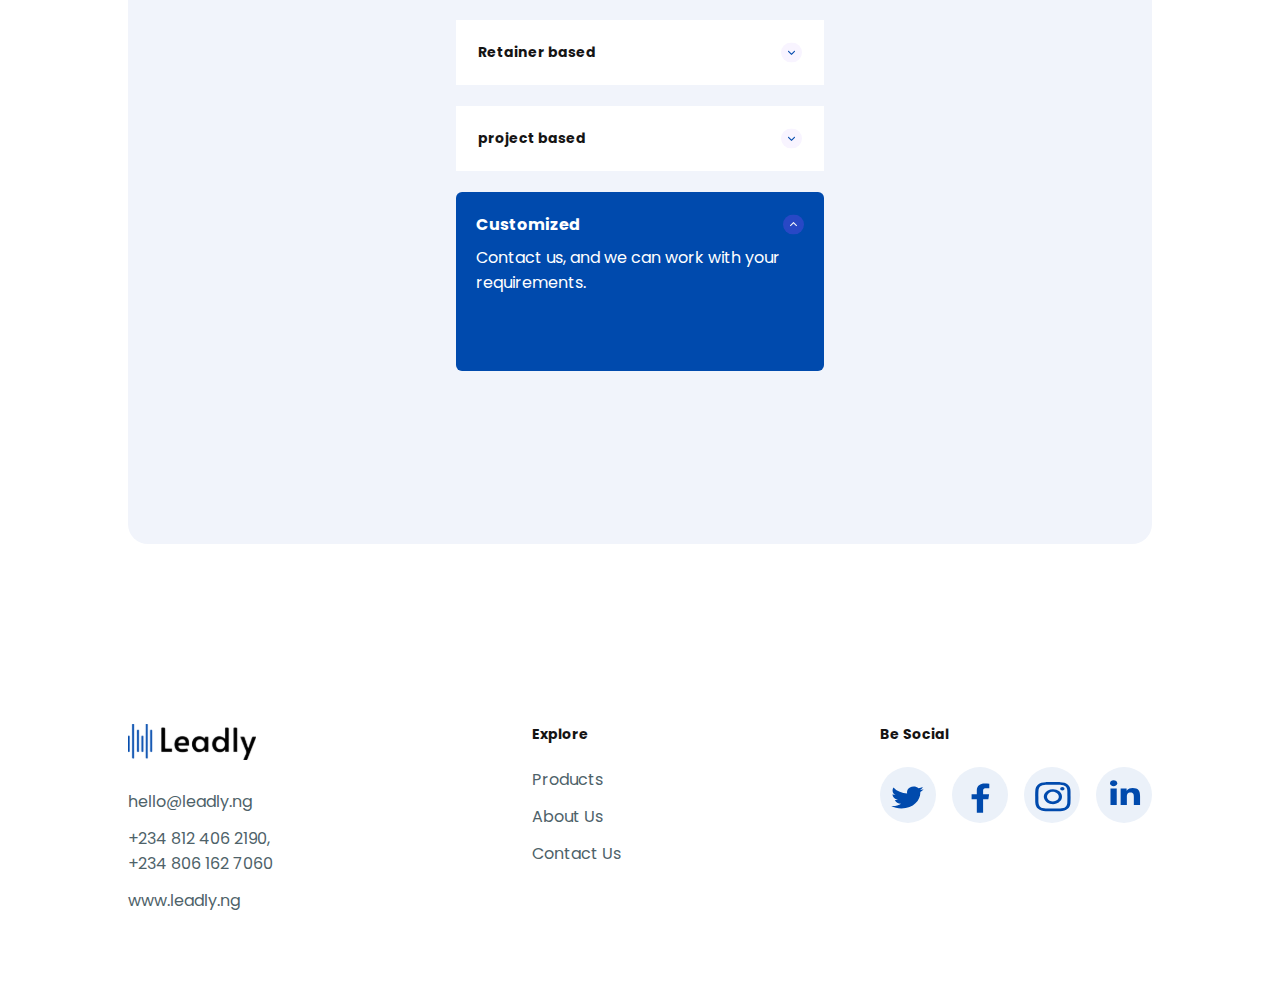
==== commit 67154c41: "Typo correction in section d" ====
--- a/index.html
+++ b/index.html
@@ -546,7 +546,7 @@
           <div class="toggle">
             <div class="toggle-button" onclick="Animatedtoggle()"></div>
           </div>
-          <h4>Bill Annualy</h4>
+          <h4>Bill Annually</h4>
         </div>
 
         <div class="based" aria-hidden="true" aria-controls="nav_btn">
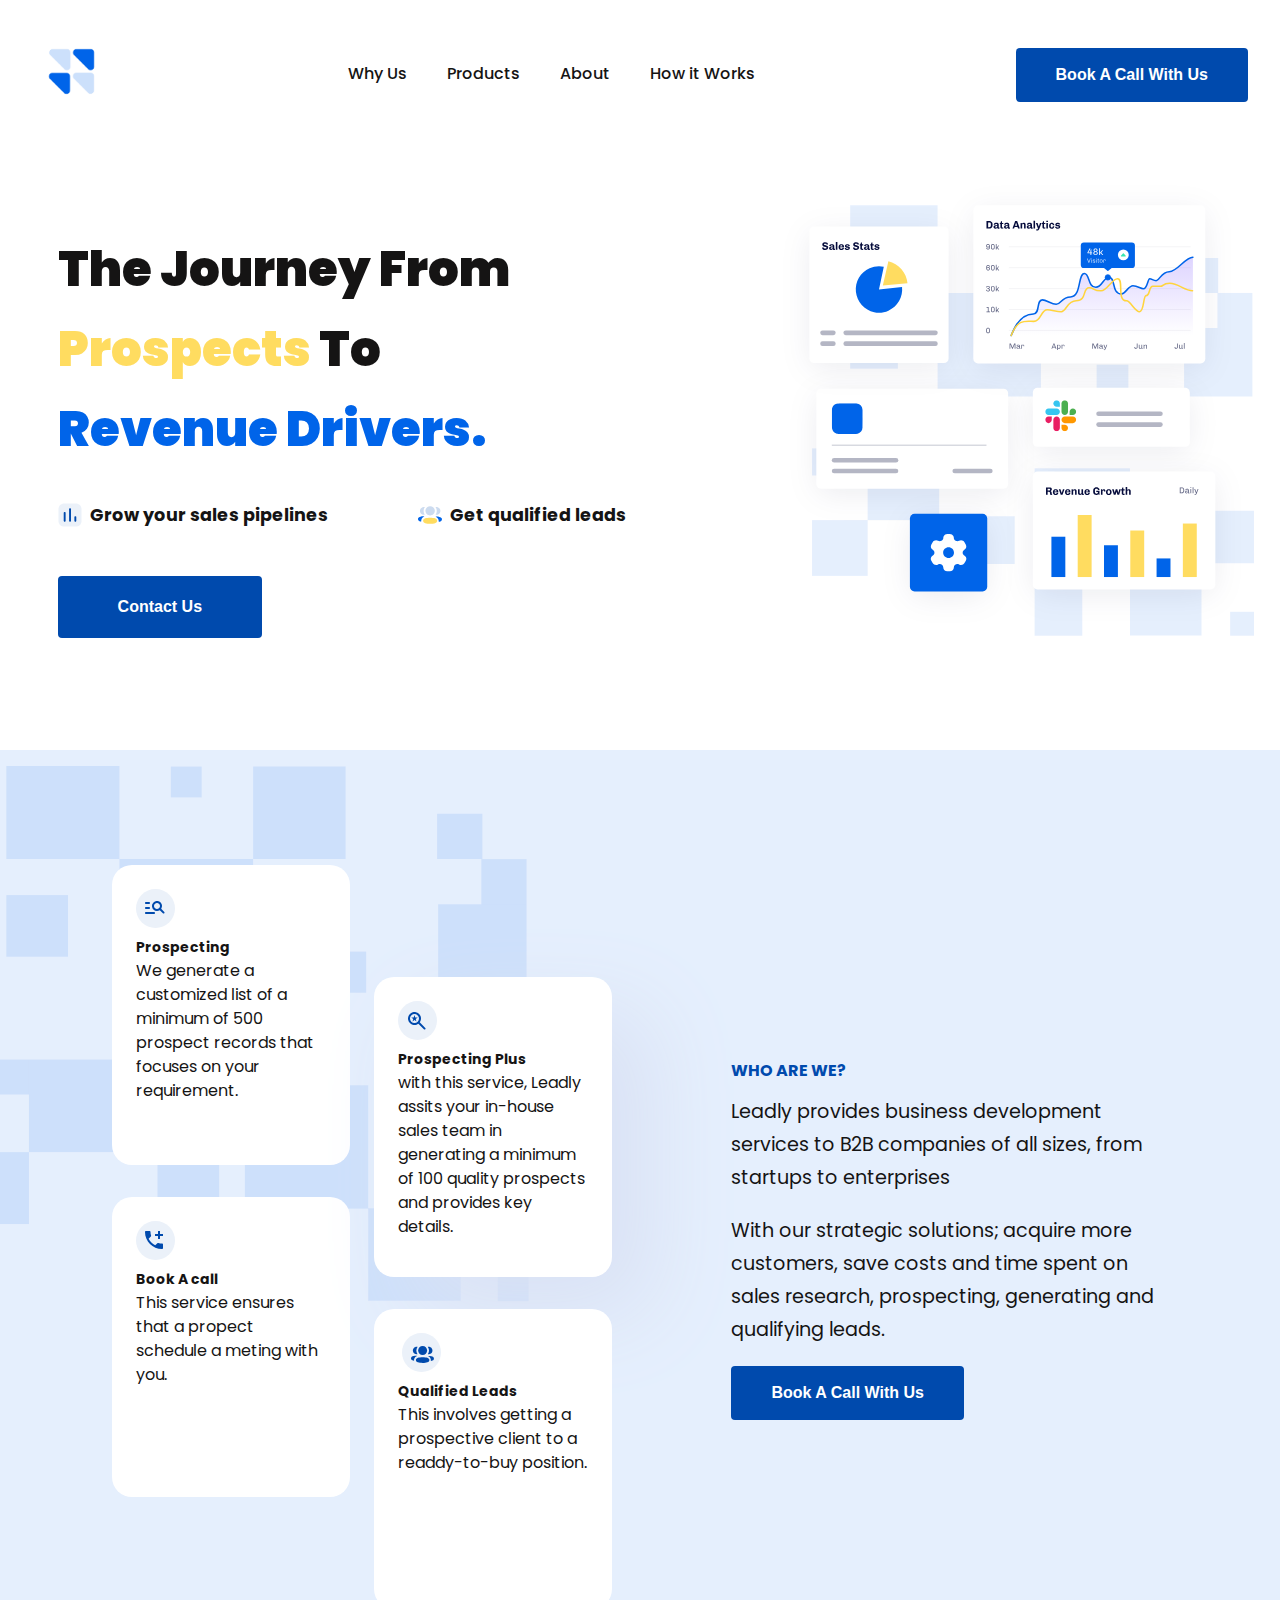
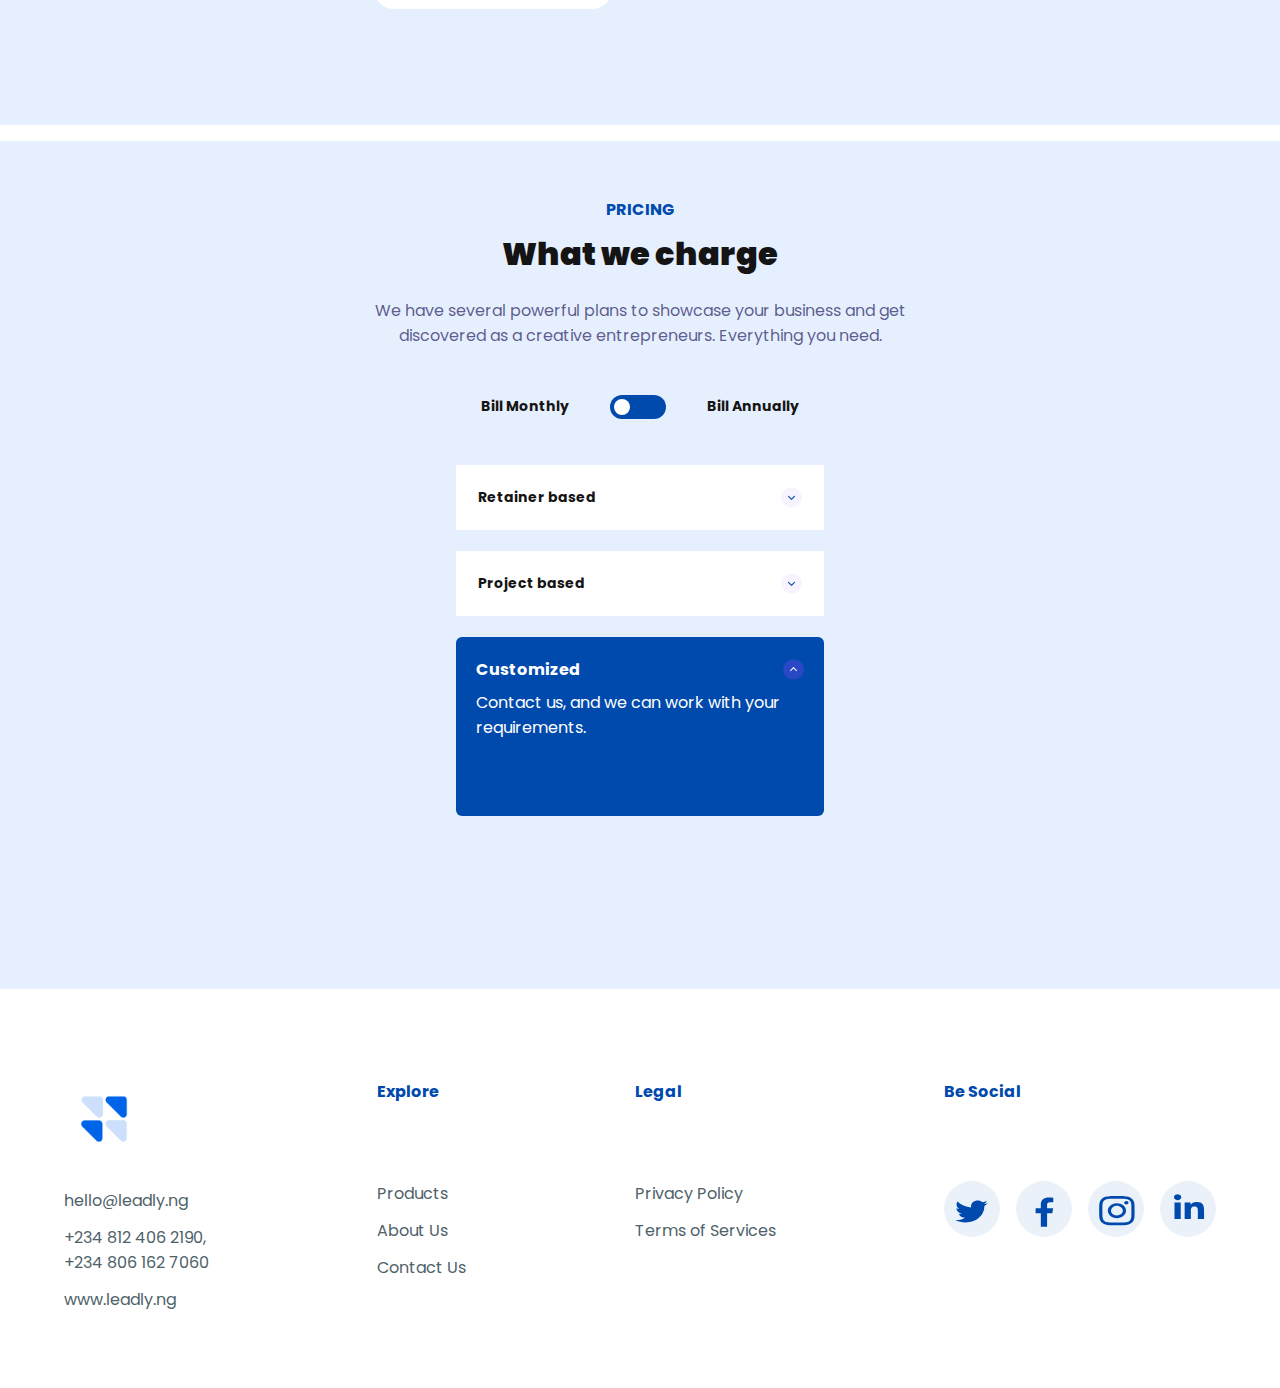
==== commit ac864204: "cooking" ====
--- a/index.html
+++ b/index.html
@@ -8,7 +8,7 @@
       rel="icon"
       type="image/png"
       sizes="32x32"
-      href="./images/Leadly.jpg"
+      href="../Images/leadly.png"
     />
     <script
       src="https://kit.fontawesome.com/f8b27b6e31.js"
@@ -29,7 +29,7 @@
     <header>
       <nav class="nav_items">
         <a href="index.html" id="Leadly_logo">
-          <img src="Images/Leadly.svg" alt="Leadly" />
+          <img class="lead" src="Images/Leadly.png" alt="Leadly" />
         </a>
 
         <!--Nav Links-->
@@ -84,6 +84,26 @@
 
     <main>
       <section id="section-a">
+        <div class="wrapper">
+          <span></span>
+          <span></span>
+          <span></span>
+          <span></span>
+          <span></span>
+          <span></span>
+          <span></span>
+          <span></span>
+          <span></span>
+          <span></span>
+    
+          <!-- <img src="Images/slack.svg" alt=""> -->
+          <!-- <img src="Images/Growth.svg" alt=""> -->
+          <img src="Images/star.svg" alt="">
+          <img src="Images/search.svg" alt="">
+          <img src="Images/leadsdvf.svg" alt="">
+          <img src="Images/call.svg" alt="">
+          <!-- <img src="Images/pie.svg" alt=""> -->
+        </div>
         <div class="business" id="Leadly-Solution">
           <!-- <p>EXPERT BUSINESS DEVELOPER</p> -->
           <h1
@@ -91,8 +111,8 @@
             data-aos-easing="linear"
             data-aos-duration="800"
           >
-            The Journey From<br />
-            Prospects To Revenue Drivers.
+            The Journey From <br/> 
+            <span class="yello">Prospects</span>  To <br><span class="blue"> Revenue Drivers.</span>
           </h1>
 
           <div class="options">
@@ -155,7 +175,7 @@
         </div>
 
         <div class="image">
-          <img src="Images/Revenuedrivers.svg" alt="#" />
+          <img src="Images/dashboard.svg" alt="#" />
         </div>
       </section>
 
@@ -187,351 +207,362 @@
         </button>
       </div>
 
-      <section class="section-b">
-        <div id="Left" class="section-b-left">
-          <div id="side1">
-            <div class="first prospecting">
-              <div class="div">
-                <img src="Images/ForProspecting.svg" alt="" />
-                <p id="bold">Prospecting</p>
+      <section class="section-b-">
+        <div class="section-b">
+          <img src="Images/Pattern-main.svg" alt="#">
+          <div id="Left" class="section-b-left">
+            
+            <div id="side1">
+              <div class="first prospecting">
+                <div class="div">
+                  <img src="Images/ForProspecting.svg" alt="" />
+                  <p id="bold">Prospecting</p>
+                  <p>
+                    We generate a customized list of a minimum of 500 prospect
+                    records that focuses on your requirement.
+                  </p>
+                </div>
+              </div>
+  
+              <div class="first call">
+                <div class="div">
+                  <img src="Images/BAC.svg" alt="" />
+                  <p id="bold">Book A call</p>
+                  <p>
+                    This service ensures that a propect schedule a meting with
+                    you.
+                  </p>
+                </div>
+              </div>
+            </div>
+  
+            <div id="side1">
+              <div class="first plus">
+                <div class="div">
+                  <img src="Images/forpp.svg" alt="" />
+                  <p id="bold">Prospecting Plus</p>
+                  <p>
+                    with this service, Leadly assits your in-house sales team in
+                    generating a minimum of 100 quality prospects and provides key
+                    details.
+                  </p>
+                </div>
+              </div>
+  
+              <div class="first">
+                <div class="div leads">
+                  <img src="" alt="" />
+                  <img src="Images/QL.svg" alt="#" />
+                  <p id="bold">Qualified Leads</p>
+                  <p>
+                    This involves getting a prospective client to a readdy-to-buy
+                    position.
+                  </p>
+                </div>
+              </div>
+            </div>
+          </div>
+  
+          <div class="right">
+            <h3>WHO ARE WE?</h3>
+  
+            <p>
+              Leadly provides business development services to B2B companies of
+              all sizes, from startups to enterprises
+            </p>
+  
+            <p>
+              With our strategic solutions; acquire more customers, save costs and
+              time spent on sales research, prospecting, generating and qualifying
+              leads.
+            </p>
+  
+            <div class="my-btn">
+              <button
+                type="button"
+                target="_blank"
+                onclick="location.href='https://calendar.google.com/calendar/appointments/schedules/AcZssZ3eP9UhNnoGLe34YZGB6UdqtnskUi1VzF5PLvbXWvYSjLULNWtAxD_jDy_JC0JUvNgIVztI96Iw?gv=true'"
+              >
+                <div class="click">
+                  Book A Call With Us
+                  <i class="fa-solid fa-arrow-right"></i>
+                </div>
+              </button>
+            </div>
+          </div>
+        </div>
+      </section>
+
+      <!--SECTION C PROSPECTTNG / PROSPECTING PLUS / BOOK A CALL & QUALIFIED LEADS-->
+     <!--  <h3 class="wha">WHAT WE OFFER</h3>
+      <section class="section-c-">
+        <img src="Images/str.svg" alt="#">
+        <div class="section-c">
+       
+          <div
+            class="section-c-left"
+            data-aos="fade-left"
+            data-aos-offset="300"
+            data-aos-easing="ease-in-sine"
+            data-aos-duration="500"
+          >
+            <h3>1.</h3>
+  
+            <h2>Prospecting</h2>
+            <p>
+              We generate a customized list of a minimum of 500 prospect records
+              that focuses on your requirements. with our strategic tools, we
+              provide the following within the target companies.
+            </p>
+  
+            <div class="company-prospect">
+              <div id="checks">
+                <i class="fa-solid fa-circle-check"></i>
+                <p>Company names.</p>
+              </div>
+  
+              <div id="checks">
+                <i class="fa-solid fa-circle-check"></i>
+                <p>Company details</p>
+              </div>
+  
+              <div id="checks">
+                <i class="fa-solid fa-circle-check"></i>
+                <p>Contact details*</p>
+              </div>
+            </div>
+          </div>
+          <div
+            class="section-c-right"
+            data-aos="fade-right"
+            data-aos-offset="300"
+            data-aos-easing="ease-in-sine"
+            data-aos-duration="500"
+          >
+            <img src="Images/prospectingn.svg" alt="#" />
+          </div>
+        </div> -->
+  
+        <!-- PROSPECTING PLUS-->
+  
+        <!-- <div class="section-c">
+          <div
+            class="section-c-right"
+            data-aos="fade-left"
+            data-aos-offset="300"
+            data-aos-easing="ease-in-sine"
+            data-aos-duration="500"
+          >
+            <img src="Images/PPn.svg" alt="#" />
+          </div>
+  
+          <div
+            class="section-c-left"
+            data-aos="fade-right"
+            data-aos-offset="300"
+            data-aos-easing="ease-in-sine"
+            data-aos-duration="500"
+          >
+            <h3>2.</h3>
+  
+            <h2>Prospecting Plus</h2>
+            <p>
+              With this service, Leadly assists your in-house sales team in
+              generating a minimum of 100 quality prospects and provides key
+              details. This includes:e
+            </p>
+  
+            <div class="company-prospect">
+              <div id="checks">
+                <i class="fa-solid fa-circle-check"></i>
+                <p>Company names.</p>
+              </div>
+  
+              <div id="checks">
+                <i class="fa-solid fa-circle-check"></i>
+                <p>Company address</p>
+              </div>
+  
+              <div id="checks">
+                <i class="fa-solid fa-circle-check"></i>
+                <p>Funding status of prospect.</p>
+              </div>
+  
+              <div id="checks">
+                <i class="fa-solid fa-circle-check"></i>
+                <p>Growth stage of prospect(Micro-Business/SME/Enterprise).</p>
+              </div>
+  
+              <div id="checks">
+                <i class="fa-solid fa-circle-check"></i>
+                <p>Sector classification.</p>
+              </div>
+  
+              <div id="checks">
+                <i class="fa-solid fa-circle-check"></i>
                 <p>
-                  We generate a customized list of a minimum of 500 prospect
-                  records that focuses on your requirement.
+                  Contact details of decision makers emails and phone numbers*.
                 </p>
               </div>
-            </div>
-
-            <div class="first call">
-              <div class="div">
-                <img src="Images/BAC.svg" alt="" />
-                <p id="bold">Book A call</p>
-                <p>
-                  This service ensures that a propect schedule a meting with
-                  you.
-                </p>
-              </div>
-            </div>
-          </div>
-
-          <div id="side1">
-            <div class="first plus">
-              <div class="div">
-                <img src="Images/forpp.svg" alt="" />
-                <p id="bold">Prospecting Plus</p>
-                <p>
-                  with this service, Leadly assits your in-house sales team in
-                  generating a minimum of 100 quality prospects and provides key
-                  details.
-                </p>
-              </div>
-            </div>
-
-            <div class="first">
-              <div class="div leads">
-                <img src="" alt="" />
-                <img src="Images/QL.svg" alt="#" />
-                <p id="bold">Qualified Leads</p>
-                <p>
-                  This involves getting a prospective client to a readdy-to-buy
-                  position.
-                </p>
-              </div>
-            </div>
-          </div>
-        </div>
-
-        <div class="right">
-          <h3>WHO ARE WE?</h3>
-
-          <p>
-            Leadly provides business development services to B2B companies of
-            all sizes, from startups to enterprises
-          </p>
-
-          <p>
-            With our strategic solutions; acquire more customers, save costs and
-            time spent on sales research, prospecting, generating and qualifying
-            leads.
-          </p>
-
-          <div class="my-btn">
-            <button
-              type="button"
-              target="_blank"
-              onclick="location.href='https://calendar.google.com/calendar/appointments/schedules/AcZssZ3eP9UhNnoGLe34YZGB6UdqtnskUi1VzF5PLvbXWvYSjLULNWtAxD_jDy_JC0JUvNgIVztI96Iw?gv=true'"
-            >
-              <div class="click">
-                Book A Call With Us
-                <i class="fa-solid fa-arrow-right"></i>
-              </div>
-            </button>
-          </div>
-        </div>
-      </section>
-
-      <!--SECTION C PROSPECTTNG / PROSPECTING PLUS / BOOK A CALL & QUALIFIED LEADS-->
-      <div class="section-c">
-        <div
-          class="section-c-left"
-          data-aos="fade-left"
-          data-aos-offset="300"
-          data-aos-easing="ease-in-sine"
-          data-aos-duration="500"
-        >
-          <h3>1.</h3>
-
-          <h2>Prospecting</h2>
-          <p>
-            We generate a customized list of a minimum of 500 prospect records
-            that focuses on your requirements. with our strategic tools, we
-            provide the following within the target companies.
-          </p>
-
-          <div class="company-prospect">
-            <div id="checks">
-              <i class="fa-solid fa-circle-check"></i>
-              <p>Company names.</p>
-            </div>
-
-            <div id="checks">
-              <i class="fa-solid fa-circle-check"></i>
-              <p>Company details</p>
-            </div>
-
-            <div id="checks">
-              <i class="fa-solid fa-circle-check"></i>
-              <p>Contact details*</p>
-            </div>
-          </div>
-        </div>
-        <div
-          class="section-c-right"
-          data-aos="fade-right"
-          data-aos-offset="300"
-          data-aos-easing="ease-in-sine"
-          data-aos-duration="500"
-        >
-          <img src="Images/prospectingn.svg" alt="#" />
-        </div>
-      </div>
-
-      <!-- PROSPECTING PLUS-->
-
-      <div class="section-c">
-        <div
-          class="section-c-right"
-          data-aos="fade-left"
-          data-aos-offset="300"
-          data-aos-easing="ease-in-sine"
-          data-aos-duration="500"
-        >
-          <img src="Images/PPn.svg" alt="#" />
-        </div>
-
-        <div
-          class="section-c-left"
-          data-aos="fade-right"
-          data-aos-offset="300"
-          data-aos-easing="ease-in-sine"
-          data-aos-duration="500"
-        >
-          <h3>2.</h3>
-
-          <h2>Prospecting Plus</h2>
-          <p>
-            With this service, Leadly assists your in-house sales team in
-            generating a minimum of 100 quality prospects and provides key
-            details. This includes:e
-          </p>
-
-          <div class="company-prospect">
-            <div id="checks">
-              <i class="fa-solid fa-circle-check"></i>
-              <p>Company names.</p>
-            </div>
-
-            <div id="checks">
-              <i class="fa-solid fa-circle-check"></i>
-              <p>Company address</p>
-            </div>
-
-            <div id="checks">
-              <i class="fa-solid fa-circle-check"></i>
-              <p>Funding status of prospect.</p>
-            </div>
-
-            <div id="checks">
-              <i class="fa-solid fa-circle-check"></i>
-              <p>Growth stage of prospect(Micro-Business/SME/Enterprise).</p>
-            </div>
-
-            <div id="checks">
-              <i class="fa-solid fa-circle-check"></i>
-              <p>Sector classification.</p>
-            </div>
-
-            <div id="checks">
-              <i class="fa-solid fa-circle-check"></i>
-              <p>
-                Contact details of decision makers emails and phone numbers*.
-              </p>
-            </div>
-
-            <div id="checks">
-              <i class="fa-solid fa-circle-check"></i>
-              <p>Links to recent news.</p>
-            </div>
-
-            <div id="checks">
-              <i class="fa-solid fa-circle-check"></i>
-              <p>Other information based on content.</p>
-            </div>
-          </div>
-        </div>
-      </div>
-
-      <!--BOOK A CALL-->
-
-      <div class="section-c">
-        <div
-          class="section-c-left"
-          data-aos="fade-left"
-          data-aos-offset="300"
-          data-aos-easing="ease-in-sine"
-          data-aos-duration="500"
-        >
-          <h3>3.</h3>
-
-          <h2>Book a call</h2>
-          <p>
-            This service ensures that a prospect schedule a meeting with you.
-            Take the burden of constantly trying to book meetings with clients
-            off your sales team. Here's what what this covers:
-          </p>
-
-          <div class="company-prospect">
-            <div id="checks">
-              <i class="fa-solid fa-circle-check"></i>
-              <p>Prospecting.</p>
-            </div>
-
-            <div id="checks">
-              <i class="fa-solid fa-circle-check"></i>
-              <p>Prospecting Plus.</p>
-            </div>
-
-            <div id="checks">
-              <i class="fa-solid fa-circle-check"></i>
-              <p>Cold calling.</p>
-            </div>
-
-            <div id="checks">
-              <i class="fa-solid fa-circle-check"></i>
-              <p>Cold emails and personalization.</p>
-            </div>
-
-            <div id="checks">
-              <i class="fa-solid fa-circle-check"></i>
-              <p>CRM follow-up and tracking.</p>
-            </div>
-
-            <div id="checks">
-              <i class="fa-solid fa-circle-check"></i>
-              <p>10 booked meetings with prospects per month.</p>
-            </div>
-          </div>
-        </div>
-        <div
-          class="section-c-right"
-          data-aos="fade-right"
-          data-aos-offset="300"
-          data-aos-easing="ease-in-sine"
-          data-aos-duration="500"
-        >
-          <img src="Images/BACn.svg" alt="#" />
-        </div>
-      </div>
-
-      <!-- QUALIFIED LEADS-->
-
-      <div class="section-c">
-        <div
-          class="section-c-right"
-          data-aos="fade-left"
-          data-aos-offset="300"
-          data-aos-easing="ease-in-sine"
-          data-aos-duration="500"
-        >
-          <img src="Images/QLn.svg" alt="#" />
-        </div>
-        <div
-          class="section-c-left"
-          data-aos="fade-right"
-          data-aos-offset="300"
-          data-aos-easing="ease-in-sine"
-          data-aos-duration="500"
-        >
-          <h3>4.</h3>
-
-          <h2>Qualified leads</h2>
-          <p>
-            This involves getting a prospective client to a ready-to-buy
-            position. Our team will work as an integral part of the sales
-            process for your business. Here's what this entails:
-          </p>
-
-          <div class="company-prospect">
-            <div id="checks">
-              <i class="fa-solid fa-circle-check"></i>
-              <p>Prospecting.</p>
-            </div>
-
-            <div id="checks">
-              <i class="fa-solid fa-circle-check"></i>
-              <p>Prospecting Plus</p>
-            </div>
-
-            <div id="checks">
-              <i class="fa-solid fa-circle-check"></i>
-              <p>Book a call.</p>
-            </div>
-
-            <div id="checks">
-              <i class="fa-solid fa-circle-check"></i>
-              <p>Usecase discovery and compatibility.</p>
-            </div>
-
-            <div id="checks">
-              <i class="fa-solid fa-circle-check"></i>
-              <p>Prospect's budget.</p>
-            </div>
-
-            <div id="checks">
-              <i class="fa-solid fa-circle-check"></i>
-              <p>Readiness meter and timeliness.</p>
-            </div>
-
-            <div id="checks">
-              <i class="fa-solid fa-circle-check"></i>
-              <p>Quality rating system.</p>
-            </div>
-
-            <div id="checks">
-              <i class="fa-solid fa-circle-check"></i>
-              <p>At least two meetings with each lead.</p>
-            </div>
-
-            <div id="checks">
-              <i class="fa-solid fa-circle-check"></i>
-              <p>25 qualified leads per quarter.</p>
-            </div>
-          </div>
-        </div>
-      </div>
+  
+              <div id="checks">
+                <i class="fa-solid fa-circle-check"></i>
+                <p>Links to recent news.</p>
+              </div>
+  
+              <div id="checks">
+                <i class="fa-solid fa-circle-check"></i>
+                <p>Other information based on content.</p>
+              </div>
+            </div>
+          </div>
+        </div> -->
+  
+        <!--BOOK A CALL-->
+<!--   
+        <div class="section-c">
+          <div
+            class="section-c-left"
+            data-aos="fade-left"
+            data-aos-offset="300"
+            data-aos-easing="ease-in-sine"
+            data-aos-duration="500"
+          >
+            <h3>3.</h3>
+  
+            <h2>Book a call</h2>
+            <p>
+              This service ensures that a prospect schedule a meeting with you.
+              Take the burden of constantly trying to book meetings with clients
+              off your sales team. Here's what what this covers:
+            </p>
+  
+            <div class="company-prospect">
+              <div id="checks">
+                <i class="fa-solid fa-circle-check"></i>
+                <p>Prospecting.</p>
+              </div>
+  
+              <div id="checks">
+                <i class="fa-solid fa-circle-check"></i>
+                <p>Prospecting Plus.</p>
+              </div>
+  
+              <div id="checks">
+                <i class="fa-solid fa-circle-check"></i>
+                <p>Cold calling.</p>
+              </div>
+  
+              <div id="checks">
+                <i class="fa-solid fa-circle-check"></i>
+                <p>Cold emails and personalization.</p>
+              </div>
+  
+              <div id="checks">
+                <i class="fa-solid fa-circle-check"></i>
+                <p>CRM follow-up and tracking.</p>
+              </div>
+  
+              <div id="checks">
+                <i class="fa-solid fa-circle-check"></i>
+                <p>10 booked meetings with prospects per month.</p>
+              </div>
+            </div>
+          </div>
+          <div
+            class="section-c-right"
+            data-aos="fade-right"
+            data-aos-offset="300"
+            data-aos-easing="ease-in-sine"
+            data-aos-duration="500"
+          >
+            <img src="Images/BACn.svg" alt="#" />
+          </div>
+        </div> -->
+  
+        <!-- QUALIFIED LEADS-->
+<!--   
+        <div class="section-c">
+          <div
+            class="section-c-right"
+            data-aos="fade-left"
+            data-aos-offset="300"
+            data-aos-easing="ease-in-sine"
+            data-aos-duration="500"
+          >
+            <img src="Images/QLn.svg" alt="#" />
+          </div>
+          <div
+            class="section-c-left"
+            data-aos="fade-right"
+            data-aos-offset="300"
+            data-aos-easing="ease-in-sine"
+            data-aos-duration="500"
+          >
+            <h3>4.</h3>
+  
+            <h2>Qualified leads</h2>
+            <p>
+              This involves getting a prospective client to a ready-to-buy
+              position. Our team will work as an integral part of the sales
+              process for your business. Here's what this entails:
+            </p>
+  
+            <div class="company-prospect">
+              <div id="checks">
+                <i class="fa-solid fa-circle-check"></i>
+                <p>Prospecting.</p>
+              </div>
+  
+              <div id="checks">
+                <i class="fa-solid fa-circle-check"></i>
+                <p>Prospecting Plus</p>
+              </div>
+  
+              <div id="checks">
+                <i class="fa-solid fa-circle-check"></i>
+                <p>Book a call.</p>
+              </div>
+  
+              <div id="checks">
+                <i class="fa-solid fa-circle-check"></i>
+                <p>Usecase discovery and compatibility.</p>
+              </div>
+  
+              <div id="checks">
+                <i class="fa-solid fa-circle-check"></i>
+                <p>Prospect's budget.</p>
+              </div>
+  
+              <div id="checks">
+                <i class="fa-solid fa-circle-check"></i>
+                <p>Readiness meter and timeliness.</p>
+              </div>
+  
+              <div id="checks">
+                <i class="fa-solid fa-circle-check"></i>
+                <p>Quality rating system.</p>
+              </div>
+  
+              <div id="checks">
+                <i class="fa-solid fa-circle-check"></i>
+                <p>At least two meetings with each lead.</p>
+              </div>
+  
+              <div id="checks">
+                <i class="fa-solid fa-circle-check"></i>
+                <p>25 qualified leads per quarter.</p>
+              </div>
+            </div>
+          </div>
+        </div>
+      </section>  -->
 
       <!-- PRICING -->
 
-      <div class="section-d">
+      <div class="section-d-">
+        <div class="section-d">
+          <img src="Images/Pattern-main.svg" alt="#">
         <div class="pricing">
           <h3>PRICING</h3>
           <h2>What we charge</h2>
@@ -555,7 +586,7 @@
             <img src="Images/chevron-small-down.svg" alt="drop-down" />
           </h4>
           <h4>
-            project based
+            Project based
             <img src="Images/chevron-small-down.svg" alt="drop-down" />
           </h4>
 
@@ -566,7 +597,8 @@
             <p>Contact us, and we can work with your requirements.</p>
           </div>
         </div>
-      </div>
+        </div>
+      </div> 
 
       <!-- SECTION E |TESTIMONIALS| -->
 
@@ -684,7 +716,7 @@
       <footer>
         <div class="leader">
           <a href="index.html"
-            ><img src="Images/Leadly.svg" id="top" alt="leadly"
+            ><img src="Images/Leadly.png" id="top" alt="leadly"
           /></a>
           <a href="#"><p>hello@leadly.ng</p></a>
           <p>
@@ -695,11 +727,19 @@
         </div>
 
         <div class="leader">
-          <h4 id="top">Explore</h4>
+          <h3 id="top">Explore</h3>
           <a href="ourproducts.html" aria-hidden="true"><p>Products</p></a>
           <a href="aboutus.html" aria-hidden="true"><p>About Us</p></a>
           <!-- <p>FAQs</p> -->
           <a href="contactus.html"><p>Contact Us</p></a>
+          <!-- <p>SiteMap</p> -->
+        </div>
+
+        <div class="leader">
+          <h3 id="top">Legal</h3>
+          <a href="ourproducts.html" aria-hidden="true"><p>Privacy Policy</p></a>
+          <a href="aboutus.html" aria-hidden="true"><p>Terms of Services</p></a>
+          <!-- <p>FAQs</p> -->
           <!-- <p>SiteMap</p> -->
         </div>
 
@@ -711,7 +751,7 @@
         </div> -->
 
         <div class="leader">
-          <h4 id="top">Be Social</h4>
+          <h3 id="top">Be Social</h3>
 
           <div class="be-social-section">
             <!-- <input
--- a/Leadly.css
+++ b/Leadly.css
@@ -17,6 +17,11 @@
     font-size: 1rem;
     color: #004AAD;
     padding-bottom: 8px;
+}
+
+#Leadly_logo img{
+    width: 79px;
+    height: 79px;
 }
 h2{
     font-weight: 900;
@@ -53,9 +58,9 @@
 /*HEADER SECTON*/
 
 header{
-    max-width: 1440px;
-    margin: 3rem auto;
-    width: 90%;
+    /* max-width: 1440px; */
+    margin: 2rem auto;
+    width: 95%;
 }
 .nav_items{
     display: flex;
@@ -95,7 +100,7 @@
 button {
     color: #FFFFFF;
     background-color: #004AAD;
-    padding: 0.75rem 2.5rem ;
+    padding: 1.125rem 2.5rem ;
     border: none;
     border-radius: 0.25rem;
 
@@ -181,19 +186,155 @@
 }
 
 /* Main */
-main{
+/* main{
     max-width: 1440px;
     margin: 0 auto;
     width: 80%;
-}
+} */
 
 /*Business Section*/
+
+.wrapper span{
+    position: absolute;
+    z-index: -2;
+    bottom: -5px;
+    height: 30px;
+    width: 30px;
+    border-radius: 50%;
+    animation: animate 10s linear infinite;
+  }
+  .wrapper img{
+    position: absolute;
+    bottom: -5px;
+    z-index: -2;
+    animation: animate 10s linear infinite;
+  }
+  .wrapper span:nth-child(1){
+    left: 0;
+    animation-delay: .6s;
+    background-color: #FFDC60;
+  }
+  .wrapper span:nth-child(2){
+    left: 10%;
+    animation-delay: 3s;
+    background-color: #0064E9;
+  }
+  .wrapper span:nth-child(3){
+    left: 20%;
+    animation-delay: 2s;
+    background-color: #0064E9;
+  }
+  .wrapper span:nth-child(4){
+    left: 30%;
+    animation-delay: 5s;
+    background-color: #0064E9;
+  }
+  .wrapper span:nth-child(5){
+    left: 40%;
+    animation-delay: 1s;
+    background-color: #FFDC60;
+  }
+  .wrapper span:nth-child(6){
+    left: 50%;
+    animation-delay: 7s;
+    background-color: #FFDC60;
+  }
+  .wrapper span:nth-child(7){
+    left: 60%;
+    animation-delay: 6s;
+    background-color: #FFDC60;
+  }
+  .wrapper span:nth-child(8){
+    left: 70%;
+    animation-delay: 8s;
+    background-color: #0064E9;
+  }
+  .wrapper span:nth-child(9){
+    left: 80%;
+    animation-delay: 9s;
+    background-color: #FFDC60;
+  }
+  .wrapper span:nth-child(10){
+    left: 90%;
+    animation-delay: 4s;
+    background-color: #0064E9;
+  }
+  /* .wrapper img[src*="settings"]{
+    left: 10%;
+    animation-delay: 1s;
+  } */
+  /* .wrapper img[src*="slack"]{
+    left: 10%;
+    animation-delay: 2s;
+  } */
+  .wrapper img[src*="Growth"]{
+    left: 60%;
+    animation-delay: 2.5s;
+  }
+  .wrapper img[src*="pie"]{
+    left: 15%;
+    animation-delay: 100Ms;
+  }
+  .wrapper img[src*="call"]{
+    left: 45%;
+    animation-delay: 6s;
+  }
+  .wrapper img[src*="leadsdvf"]{
+    left: 65%;
+    animation-delay: 7s;
+  }
+  .wrapper img[src*="search"]{
+    left: 75%;
+    animation-delay: 3s;
+  }
+  .wrapper img[src*="star"]{
+    left: 95%;
+    animation-delay: 9s;
+  }
+  
+  
+  @keyframes animate {
+    0%{
+        bottom: 0;
+        margin-left: 90px;
+        margin-right: 0;
+    }
+    20%{
+        bottom: 20%;
+        margin-left: 0;
+        margin-right: 90px;
+    }
+    40%{
+        bottom: 40%;
+        margin-left: 90px;
+        margin-right: 0;
+    }
+    60%{
+        bottom: 60%;
+        margin-left: 0;
+        margin-right: 90px;
+    }
+    80%{
+        bottom: 80%;
+        margin-left: 90px;
+        margin-right: 0;
+    }
+    100%{
+        bottom: 100%;
+        margin-left: 0;
+        margin-right: 90px;
+    }
+  }
 #section-a{
-    margin: 8rem  auto;
+    margin: 3rem  auto;
     display: flex;
     justify-content: space-between;
     align-items: center;
     gap: 2rem;
+
+    max-width: 1440px;
+    width: 100%;
+    padding-inline: 2%;
     
 
 }
@@ -208,22 +349,30 @@
     font-weight: 700;
     font-family: poppins;
 } */
+
+#Leadly-Solution .yello{
+    color: #FFDC60;
+}
+#Leadly-Solution .blue{
+    color: #0064E9;
+}
 .business h1{
     font-family: Poppins;
     font-weight: 900;
-    font-size: 2.8rem;
+    font-size: 3.5rem;
     padding-bottom: 2rem;
-
-    max-width: 800px;
+    line-height: 80px;
+
+    max-width: 700px;
 
 }
 .options{
     display: grid;
     grid-template-rows: auto;
     grid-template-columns: repeat(2, 1fr);
-    width: 500px;
+    width: 690px;
     gap: 30px;
-    padding-bottom: 3rem;
+    margin-bottom: 3rem;
 }
 #business-info{
     display: flex;
@@ -233,22 +382,27 @@
 .info p{
     font-weight: 700;
     font-family: Poppins;
-    font-size: 0.875rem;
+    font-size: 1.375rem;
 }
 .image img{
     max-width: 100%;
     height: auto;
     padding: 1rem 0;
 }
+#Leadly-Solution button{
+    padding: 1.375rem 3.75rem;
+}
 
 /*Section B ...WHO ARE WE?*/
 
 .WAW{
     display: none;
 }
-
+.section-b-{
+    background-color: #E5EFFD;
+}
 .section-b{
-    background-color: #F1F4FB;
+    position: relative;
     margin: 1rem  auto;
     display: flex;
     justify-content: space-evenly;
@@ -256,15 +410,30 @@
     padding: 1rem;
     
     border-radius: 1.25rem;
+    max-width: 1440px;
+    z-index: 10;
+}
+.section-b img[src*='Pattern-main']{
+    position: absolute;
+    z-index: -1;
+    align-self: flex-start;
+    left: 0px;
+    max-width: 100%;
 }
 .first{
-    line-height: 1.7;
-    max-width: 290px;
+    line-height: 24px;
+    max-width: 238px;
+    height: 300px;
     padding: 1.5rem;
     background-color: #FFFFFF;
     border-radius: 1.25rem;
     align-items: center;
-
+    transition: transform 700ms;
+
+}
+
+.first:hover{
+    transform: translateY(-0.5rem)
 }
 #side1{
     display: flex;
@@ -306,8 +475,10 @@
 
 }
 .right p{
-    font-size: 1.25rem;
+    font-size: 1.2rem;
+    line-height: 33px;
     padding-bottom: 20px;
+    max-width: 556px;
 }
 
 
@@ -315,8 +486,20 @@
 /* SECTION C PROSPECTTNG / PROSPECTING PLUS / BOOK A CALL & QUALIFIED LEADS */
 
 
-
+.wha{
+    text-align: center;
+    margin-block: 40px;
+}
+.section-c-{
+    position: relative;
+    /* background-image: url(Images/str.svg); */
+}
+img[src*=str]{
+    position: absolute;
+    width: 100%;
+}
 .section-c{
+    
     margin: 1rem  auto;
     display: flex;
     flex: 1;
@@ -325,6 +508,17 @@
     line-height: 1.6;
     flex-flow: row;
     margin-bottom: 7rem;
+
+    max-width: 1440px;
+    width: 90%;
+}
+
+.section-c h3{
+    color: #FFDC60;
+}
+
+.section-c h2{
+    color: #004AAD;
 }
 .section-c-left > p:first-of-type{
     padding-bottom: 40px;
@@ -364,14 +558,23 @@
 
 /*SECTION D PRICING */
 
-
+.section-d-{
+    background: #E5EFFD;
+    position: relative;
+}
 .section-d {
+    
     margin-block: auto;
-    margin-bottom: 180px;
-    background: #F1F4FB;
+    margin-bottom: 90px;
+    
     padding: 3.5rem 1rem 10.81rem 1rem;
-    border-radius: 20px;
-    
+    
+    
+}
+.section-d > img{
+    position: absolute;
+    z-index: -1;
+    max-width: 100%;
 }
 .pricing h3,
 .pricing h2{
@@ -381,12 +584,11 @@
     max-width: 555px;
     color: rgba(24, 16, 89, 0.68);
     text-align: center;
-    padding-bottom: 1rem;
     justify-content: center;
     margin: 0 auto;
 }
 .toggle-container{
-    margin: 2.5rem auto;
+    margin: 2.1rem auto;
     display: flex;
     align-items: center;
     justify-content: space-around;
@@ -425,7 +627,7 @@
     background-color: #FFFFFF;
     max-width: 368px;
     text-align: left;
-    margin: 21px auto;
+    margin: 0px auto 21px;
     display: flex;
     justify-content: space-between;
 }
@@ -470,10 +672,10 @@
     border-radius: 1rem;   
     box-sizing: border-box;
     /* border: 1px solid #004AAD; */
-    overflow: hidden;
+    /* overflow: hidden;
     cursor: pointer;
     
-}
+}  */
 .okra p{
     color: #4E6269;
 }
@@ -527,6 +729,8 @@
 
 /* FOOTER */
 footer{
+    max-width: 1440px;
+    padding-inline: 5%;
     margin: 4rem auto;
     display: flex;
     justify-content: space-between;
@@ -535,12 +739,16 @@
 }
 #top{
     margin-bottom: 22px;
-}
+    width: 80px;
+    height: 80px;
+}
+
+
 .leader a,
 .leader p {
     padding-bottom: 12px;
     color: #4E6269;
-    max-width: 250px;
+    max-width: 170px;
     
 }
 .leader input{
@@ -561,18 +769,50 @@
 .s-handles > p{
     display: none;
 }
+@media (max-width: 1367px) {
+    .business h1{
+        font-size: 3rem;
+    }    
+    .info p{
+        font-size: 1.1rem;
+    }
+}
+
+@media screen and (max-width: 1024px) {
+    .image img{
+        visibility: hidden;
+    }
+}
 
 @media screen and (max-width: 650px) {
     #section-a{
-        margin: 3rem  auto;
+        margin: 3rem auto ;
+        display: block;
         width: 100%;
+        max-width: 400px;
         background-size: contain;
         background-repeat: no-repeat;
         background-position: center;
     }
+    #section-a .wrapper{
+        display: none;
+    }
     #Leadly_logo img{
-        width: 79px;
-        height: 22px;
+        width: 50px;
+        height: 50px;
+    }
+
+    #Leadly-Solution button{
+        padding: 1rem 2.75rem;
+    }
+
+    .business h1{
+        font-family: Poppins;
+        font-weight: 900;
+        font-size: 30px;
+        padding-bottom: 2rem;
+        line-height: 45px;
+    
     }
 
     .business > h1{
@@ -603,9 +843,15 @@
     .WAW{
         display: contents;
         text-align: center;
+      
     }
     .WAW P{
+        margin: auto;
         margin-block: 1.5rem;
+        width: 100%;
+        max-width: 330px;
+        text-align: justify;
+
     }
     .WAW button{
        display: block;
@@ -633,7 +879,8 @@
         
     }
     .first{
-        max-width: 290px;
+        max-width: 100%;
+        height: 200px;
         
     }
     .section-b-left{
@@ -648,10 +895,11 @@
     /* SECTION D */
     .section-d{
         padding: 3.5rem 1rem 3.5rem 1rem;
+        width: 100%;
         
     }
     .toggle-container{
-        margin: 0.5rem auto;
+        margin: 1.5rem auto;
     }
     .section-d h2{
         font-size: 1.625rem;
@@ -679,7 +927,14 @@
         height: 30px;
     }
 
-   
+    
+    footer{
+        padding: 0.1rem 1rem;
+        display: block;
+        margin: 1rem auto;
+        width: 100%;
+        padding: auto;
+    }
 
 
 }